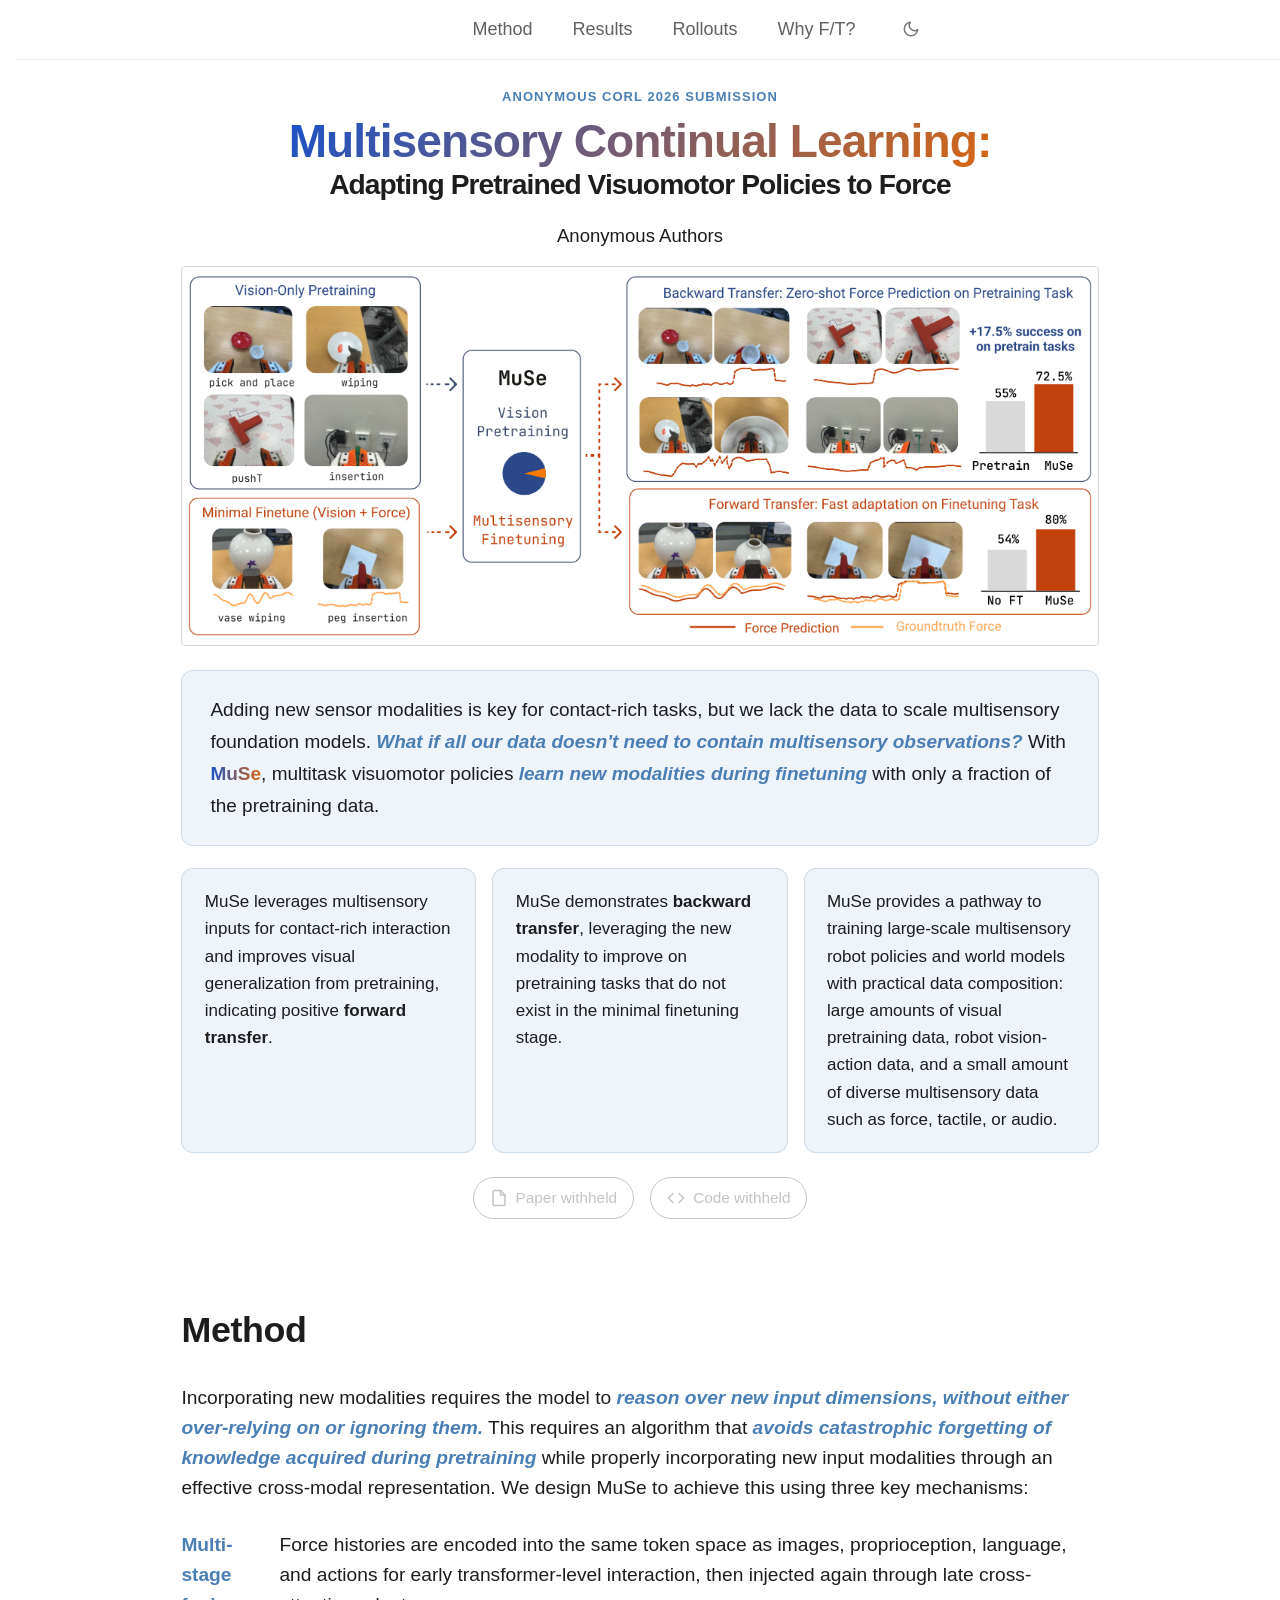
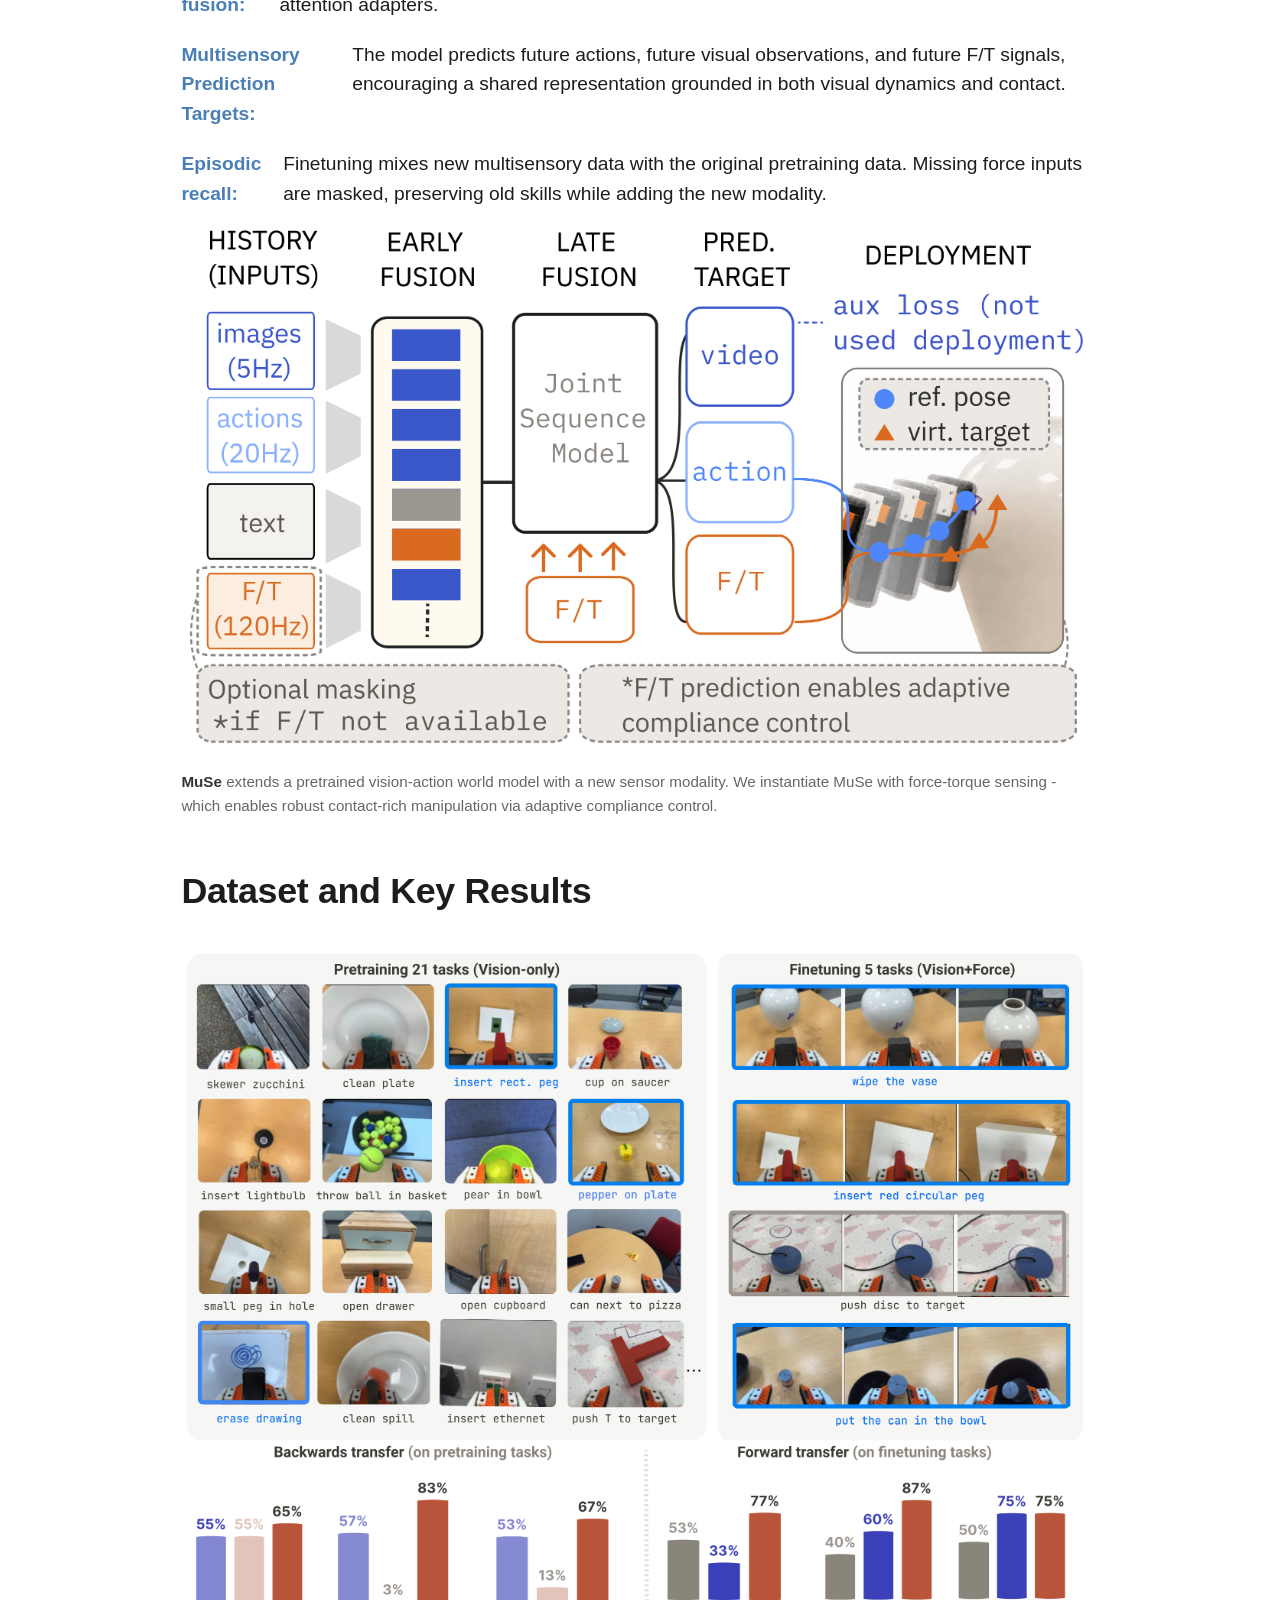
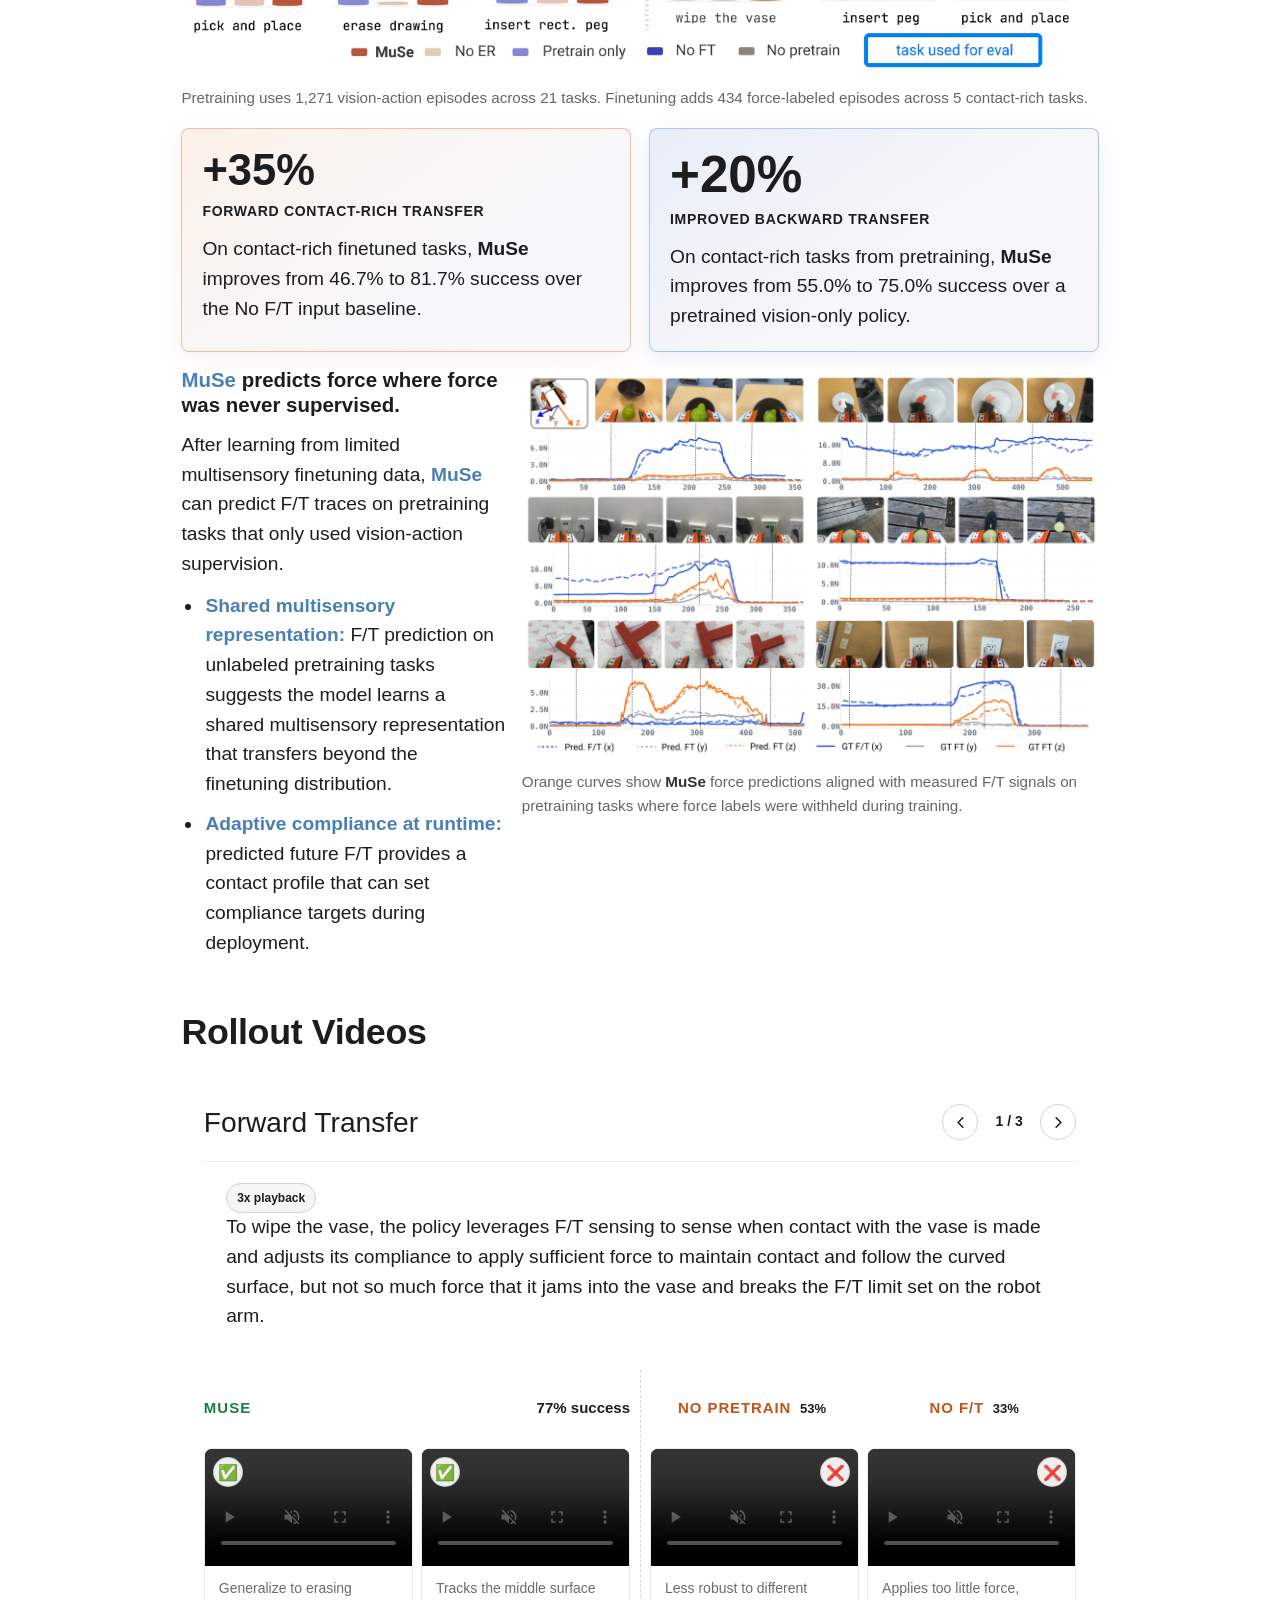
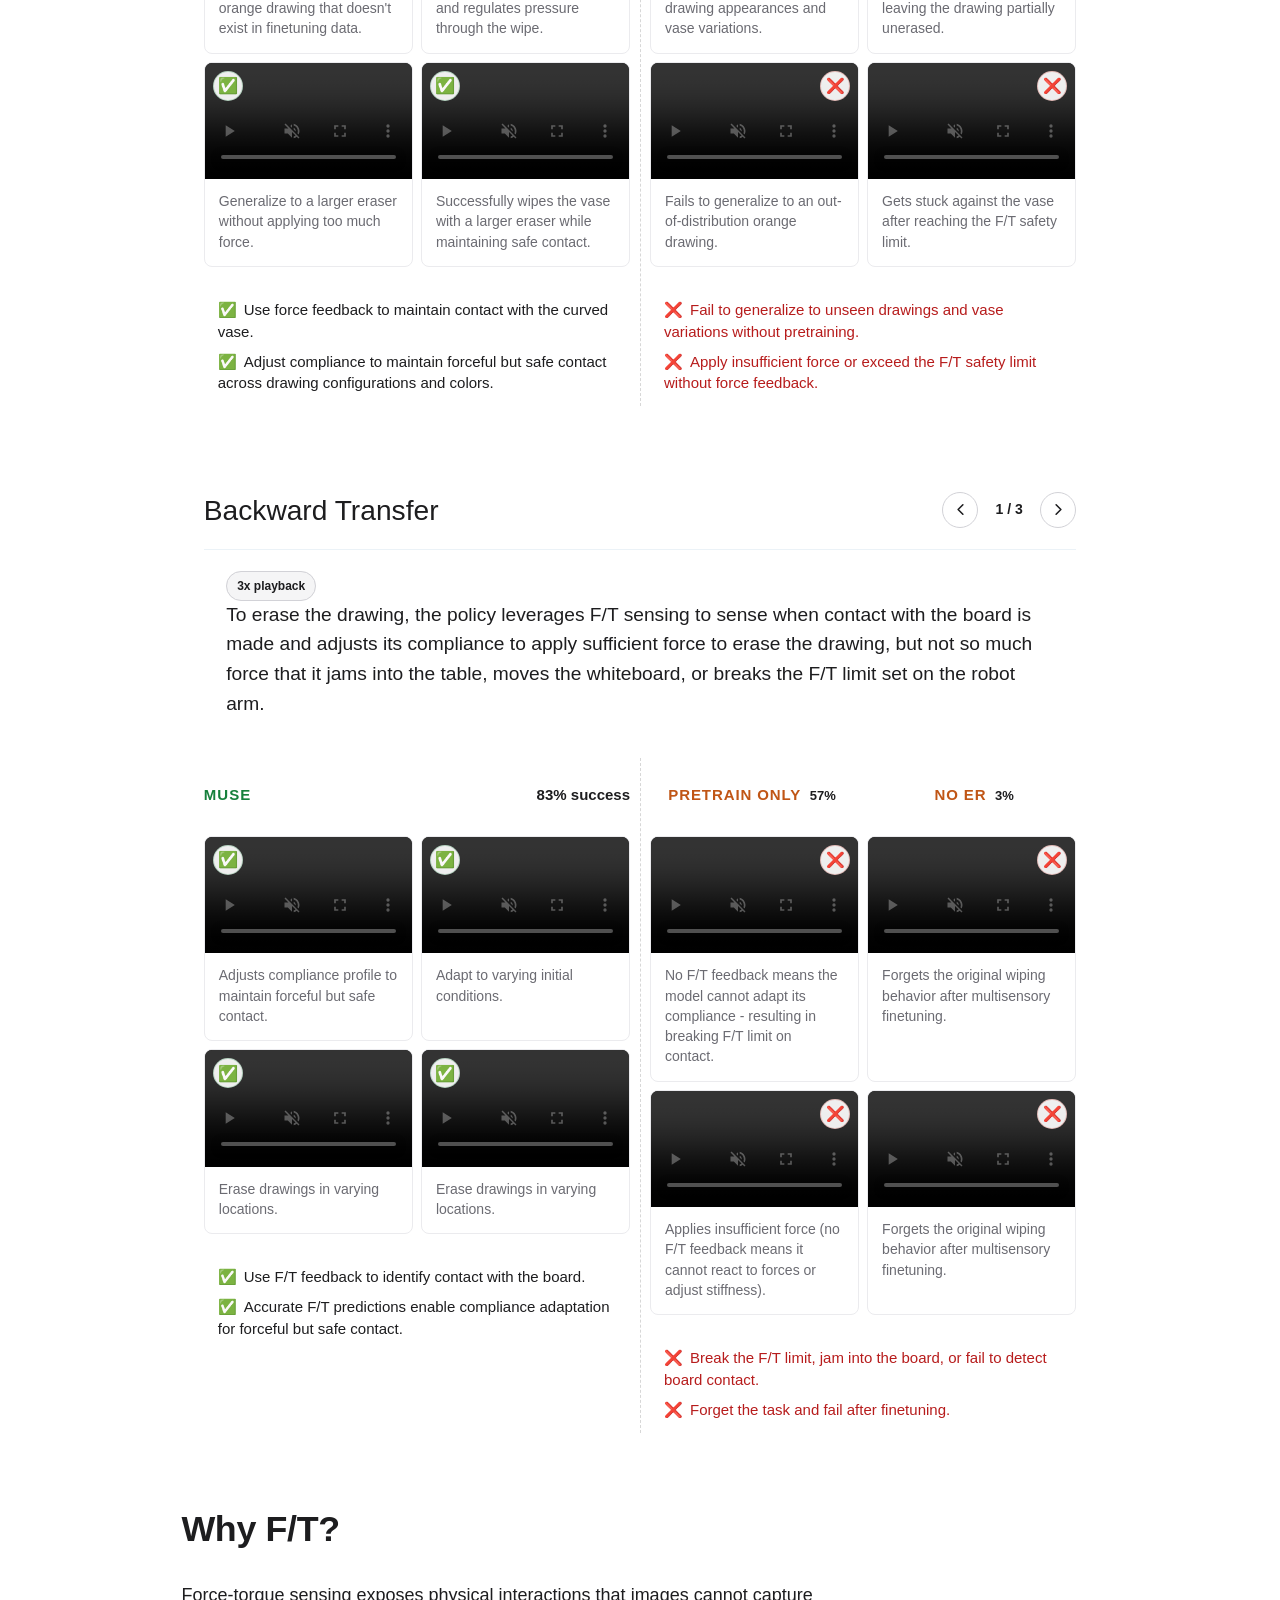
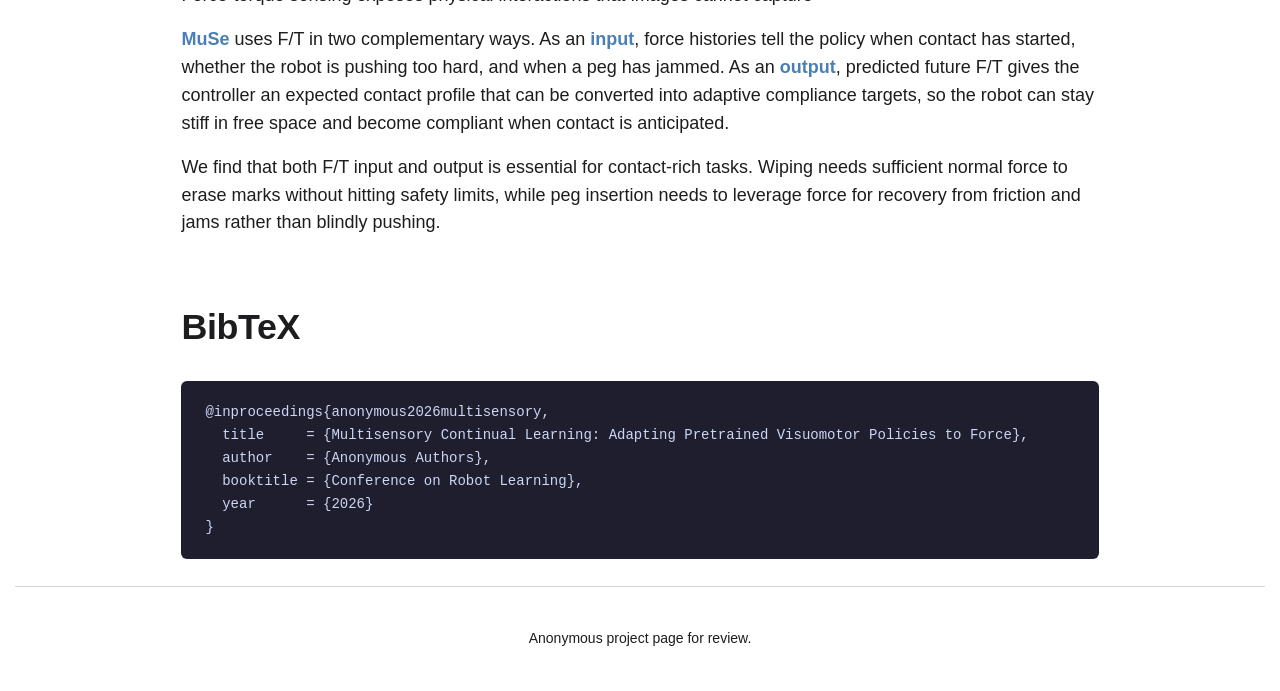
==== index copy.html @ ac54fadb "Release MuSe project page" ====
<!DOCTYPE html>
<html lang="en">
<head>
  <meta charset="UTF-8">
  <meta name="viewport" content="width=device-width, initial-scale=1">
  <title>Multisensory Continual Learning</title>
  <meta name="description" content="Anonymous project page for multisensory continual learning in robot manipulation.">
  <link rel="stylesheet" href="style.css">
  <script>if(localStorage.getItem('theme')==='dark')document.documentElement.classList.add('dark-mode-pending')</script>
  <style>.dark-mode-pending body{background:#000;color:#f5f5f7}</style>
</head>
<body class="paper-page">
  <nav class="nav-top">
    <div class="nav-inner">
      <a href="#hero" class="nav-link nav-home">Home</a>
      <a href="#method" class="nav-link">Method</a>
      <a href="#results" class="nav-link">Results</a>
      <a href="#rollouts" class="nav-link">Rollouts</a>
      <a href="#why-ft" class="nav-link">Why F/T?</a>
      <button class="theme-toggle" id="theme-toggle" aria-label="Toggle dark mode">
        <svg class="icon-sun" width="18" height="18" viewBox="0 0 24 24" fill="none" stroke="currentColor" stroke-width="2" stroke-linecap="round" stroke-linejoin="round"><circle cx="12" cy="12" r="5"/><line x1="12" y1="1" x2="12" y2="3"/><line x1="12" y1="21" x2="12" y2="23"/><line x1="4.22" y1="4.22" x2="5.64" y2="5.64"/><line x1="18.36" y1="18.36" x2="19.78" y2="19.78"/><line x1="1" y1="12" x2="3" y2="12"/><line x1="21" y1="12" x2="23" y2="12"/><line x1="4.22" y1="19.78" x2="5.64" y2="18.36"/><line x1="18.36" y1="5.64" x2="19.78" y2="4.22"/></svg>
        <svg class="icon-moon" width="18" height="18" viewBox="0 0 24 24" fill="none" stroke="currentColor" stroke-width="2" stroke-linecap="round" stroke-linejoin="round"><path d="M21 12.79A9 9 0 1 1 11.21 3 7 7 0 0 0 21 12.79z"/></svg>
      </button>
    </div>
  </nav>

  <section id="hero" class="hero snap-section paper-hero">
    <div class="hero-inner">
      <p class="venue-label">Anonymous CoRL 2026 Submission</p>
      <h1 class="hero-title" id="hero-title">
        <span class="title-p1">Multisensory Continual Learning:</span>
        <span class="title-p2">Adapting Pretrained Visuomotor Policies to Force</span>
      </h1>
      <div class="hero-authors">Anonymous Authors</div>
      <figure class="paper-figure hero-figure">
        <img src="assets/paper-figures/teaser-v9.png" alt="Overview of multisensory continual learning with backward transfer, forward transfer, and force prediction.">
      </figure>
      <div class="hero-provocation">
        <p>Adding new sensor modalities is key for contact-rich tasks, but we lack the data to scale multisensory foundation models. <strong><em>What if all our data doesn't need to contain multisensory observations?</em></strong> With <span class="muse-gradient">MuSe</span>, multitask visuomotor policies <strong><em>learn new modalities during finetuning</em></strong> with only a fraction of the pretraining data.</p>
      </div>
      <ul class="hero-punch hero-teaser-takeaways">
        <li>MuSe leverages multisensory inputs for contact-rich interaction and improves visual generalization from pretraining, indicating positive <strong>forward transfer</strong>.</li>
        <li>MuSe demonstrates <strong>backward transfer</strong>, leveraging the new modality to improve on pretraining tasks that do not exist in the minimal finetuning stage.</li>
        <li>MuSe provides a pathway to training large-scale multisensory robot policies and world models with practical data composition: large amounts of visual pretraining data, robot vision-action data, and a small amount of diverse multisensory data such as force, tactile, or audio.</li>
      </ul>
      <div class="pub-links anon-links">
        <a class="btn-disabled" aria-disabled="true">
          <svg viewBox="0 0 24 24" fill="none" stroke="currentColor" stroke-width="2" stroke-linecap="round" stroke-linejoin="round"><path d="M14 2H6a2 2 0 0 0-2 2v16a2 2 0 0 0 2 2h12a2 2 0 0 0 2-2V8z"/><polyline points="14 2 14 8 20 8"/></svg>
          Paper withheld
        </a>
        <a class="btn-disabled" aria-disabled="true">
          <svg viewBox="0 0 24 24" fill="none" stroke="currentColor" stroke-width="2" stroke-linecap="round" stroke-linejoin="round"><polyline points="16 18 22 12 16 6"/><polyline points="8 6 2 12 8 18"/></svg>
          Code withheld
        </a>
      </div>
    </div>
  </section>

  <section id="method" class="content-section">
    <div class="section-inner">
      <h2 class="section-heading reveal">Method</h2>
      <div class="method-intro section-body reveal">
        <p>Incorporating new modalities requires the model to <strong><em>reason over new input dimensions, without either over-relying on or ignoring them.</em></strong> This requires an algorithm that <strong><em>avoids catastrophic forgetting of knowledge acquired during pretraining</em></strong> while properly incorporating new input modalities through an effective cross-modal representation. We design MuSe to achieve this using three key mechanisms:</p>
      </div>
      <div class="method-layout reveal">
        <div class="method-copy section-body">
          <ul class="method-points">
            <li><strong>Multi-stage fusion:</strong> Force histories are encoded into the same token space as images, proprioception, language, and actions for early transformer-level interaction, then injected again through late cross-attention adapters.</li>
            <li><strong>Multisensory Prediction Targets:</strong> The model predicts future actions, future visual observations, and future F/T signals, encouraging a shared representation grounded in both visual dynamics and contact.</li>
            <li><strong>Episodic recall:</strong> Finetuning mixes new multisensory data with the original pretraining data. Missing force inputs are masked, preserving old skills while adding the new modality.</li>
          </ul>
        </div>
        <figure class="paper-figure">
          <img src="assets/paper-figures/method.png" alt="MuSe architecture with early fusion, future video, action, and force-torque prediction, and adaptive compliance deployment.">
          <figcaption><strong>MuSe</strong> extends a pretrained vision-action world model with a new sensor modality. We instantiate MuSe with force-torque sensing - which enables robust contact-rich manipulation via adaptive compliance control.</figcaption>
        </figure>
      </div>
    </div>
  </section>

  <section id="results" class="content-section">
    <div class="section-inner">
      <h2 class="section-heading reveal">Dataset and Key Results</h2>
      <div class="result-grid reveal">
        <figure class="paper-figure result-wide">
          <img src="assets/paper-figures/experiments_12.png" alt="Pretraining and finetuning task sets with bar-chart results for backward and forward transfer.">
          <figcaption>Pretraining uses 1,271 vision-action episodes across 21 tasks. Finetuning adds 434 force-labeled episodes across 5 contact-rich tasks.</figcaption>
        </figure>
        <div class="metric-card metric-card-forward">
          <span class="metric-value">+35%</span>
          <span class="metric-label">forward contact-rich transfer</span>
          <p>On contact-rich finetuned tasks, <strong>MuSe</strong> improves from 46.7% to 81.7% success over the No F/T input baseline.</p>
        </div>
        <div class="metric-card metric-card-featured">
          <span class="metric-value">+20%</span>
          <span class="metric-label">improved backward transfer</span>
          <p>On contact-rich tasks from pretraining, <strong>MuSe</strong> improves from 55.0% to 75.0% success over a pretrained vision-only policy.</p>
        </div>
      </div>

      <div class="ft-prediction-feature reveal">
        <div class="feature-copy">
          <h3><strong>MuSe</strong> predicts force where force was never supervised.</h3>
          <p>After learning from limited multisensory finetuning data, <strong>MuSe</strong> can predict F/T traces on pretraining tasks that only used vision-action supervision.</p>
          <ul class="feature-bullets">
            <li><strong>Shared multisensory representation:</strong> F/T prediction on unlabeled pretraining tasks suggests the model learns a shared multisensory representation that transfers beyond the finetuning distribution.</li>
            <li><strong>Adaptive compliance at runtime:</strong> predicted future F/T provides a contact profile that can set compliance targets during deployment.</li>
          </ul>
        </div>
        <figure class="paper-figure">
          <img src="assets/paper-figures/crossmodal_c.png" alt="Predicted force-torque curves on pretraining tasks compared with ground truth.">
          <figcaption>Orange curves show <strong>MuSe</strong> force predictions aligned with measured F/T signals on pretraining tasks where force labels were withheld during training.</figcaption>
        </figure>
      </div>
    </div>
  </section>

  <section id="rollouts" class="content-section">
    <div class="section-inner">
      <h2 class="section-heading reveal">Rollout Videos</h2>
      <div class="rollout-stack reveal">
        <div class="rollout-carousel" data-rollout-carousel>
          <div class="rollout-header">
            <div>
              <h3 class="rollout-transfer-title forward-transfer-title">Forward Transfer</h3>
            </div>
            <div class="rollout-controls">
              <button class="rollout-arrow" type="button" aria-label="Previous forward transfer task" data-rollout-prev>
                <svg viewBox="0 0 24 24" aria-hidden="true"><polyline points="15 18 9 12 15 6"/></svg>
              </button>
              <span class="rollout-counter" data-rollout-counter>1 / 3</span>
              <button class="rollout-arrow" type="button" aria-label="Next forward transfer task" data-rollout-next>
                <svg viewBox="0 0 24 24" aria-hidden="true"><polyline points="9 18 15 12 9 6"/></svg>
              </button>
            </div>
          </div>

          <article class="rollout-panel active" data-rollout-panel data-task="Vase Wiping">
            <div class="rollout-task-head">
              <h4>Vase Wiping</h4>
              <span class="speed-badge">3x playback</span>
              <p>To wipe the vase, the policy leverages F/T sensing to sense when contact with the vase is made and adjusts its compliance to apply sufficient force to maintain contact and follow the curved surface, but not so much force that it jams into the vase and breaks the F/T limit set on the robot arm.</p>
            </div>
            <div class="rollout-comparison">
              <div class="rollout-column success-column">
                <div class="rollout-column-heading">
                  <h5>MuSe</h5>
                  <span class="success-rate">77% success</span>
                </div>
                <div class="rollout-video-grid">
                  <div class="rollout-card">
                    <div class="success-mark" aria-label="success">✅</div>
                    <video data-src="assets/rollouts/forward/vase_wiping/ours_orange.mp4" muted loop playsinline controls preload="none"></video>
                    <p>Generalize to erasing orange drawing that doesn't exist in finetuning data.</p>
                  </div>
                  <div class="rollout-card">
                    <div class="success-mark" aria-label="success">✅</div>
                    <video data-src="assets/rollouts/forward/vase_wiping/ours_middle.mp4" muted loop playsinline controls preload="none"></video>
                    <p>Tracks the middle surface and regulates pressure through the wipe.</p>
                  </div>
                  <div class="rollout-card">
                    <div class="success-mark" aria-label="success">✅</div>
                    <video data-src="assets/rollouts/forward/vase_wiping/ours_big.mp4" muted loop playsinline controls preload="none"></video>
                    <p>Generalize to a larger eraser without applying too much force. </p>
                  </div>
                  <div class="rollout-card">
                    <div class="success-mark" aria-label="success">✅</div>
                    <video data-src="assets/rollouts/forward/vase_wiping/muse_big_eraser_success.mp4" muted loop playsinline controls preload="none"></video>
                    <p>Successfully wipes the vase with a larger eraser while maintaining safe contact.</p>
                  </div>
                </div>
                <ul class="rollout-summary success-summary">
                  <li>Use force feedback to maintain contact with the curved vase.</li>
                  <li>Adjust compliance to maintain forceful but safe contact across drawing configurations and colors.</li>
                </ul>
              </div>
              <div class="rollout-column baseline-column">
                <div class="rollout-column-heading baseline-heading">
                  <div class="method-rates">
                    <span><strong>No Pretrain</strong> 53%</span>
                    <span><strong>No F/T</strong> 33%</span>
                  </div>
                </div>
                <div class="rollout-video-grid">
                  <div class="rollout-card failure-card">
                    <video data-src="assets/rollouts/forward/vase_wiping/no_pretrain_fail.mp4" muted loop playsinline controls preload="none"></video>
                    <p>Less robust to different drawing appearances and vase variations.</p>
                  </div>
                  <div class="rollout-card failure-card">
                    <video data-src="assets/rollouts/forward/vase_wiping/no_ft_weak.mp4" muted loop playsinline controls preload="none"></video>
                    <p>Applies too little force, leaving the drawing partially unerased.</p>
                  </div>
                  <div class="rollout-card failure-card">
                    <video data-src="assets/rollouts/forward/vase_wiping/no_pretrain_orange_ood.mp4" muted loop playsinline controls preload="none"></video>
                    <p>Fails to generalize to an out-of-distribution orange drawing.</p>
                  </div>
                  <div class="rollout-card failure-card">
                    <video data-src="assets/rollouts/forward/vase_wiping/no_ft_stuck.mp4" muted loop playsinline controls preload="none"></video>
                    <p>Gets stuck against the vase after reaching the F/T safety limit.</p>
                  </div>
                </div>
                <ul class="rollout-summary failure-summary">
                  <li>Fail to generalize to unseen drawings and vase variations without pretraining.</li>
                  <li>Apply insufficient force or exceed the F/T safety limit without force feedback.</li>
                </ul>
              </div>
            </div>
          </article>

          <article class="rollout-panel" data-rollout-panel data-task="Peg Insertion">
            <div class="rollout-task-head">
              <h4>Peg Insertion</h4>
              <span class="speed-badge">3x playback</span>
              <p>The policy must fully insert the peg into a hole. The hole angle varies between ±20 degrees and contains high friction and serrations. This means the policy must leverage F/T feedback to assess the direction it must push into the hole and adjust its compliance to stay stiff in the direction of the hole but remain compliant in other directions. The policy can also leverage F/T feedback to find the hole if the initial insertion is imprecise.</p>
            </div>
            <div class="rollout-comparison">
              <div class="rollout-column success-column">
                <div class="rollout-column-heading">
                  <h5>MuSe</h5>
                  <span class="success-rate">87% success</span>
                </div>
                <div class="rollout-video-grid">
                  <div class="rollout-card">
                    <div class="success-mark" aria-label="success">✅</div>
                    <video data-src="assets/rollouts/forward/peg_insertion/ours_back_tilt.mp4" muted loop playsinline controls preload="none"></video>
                    <p>Adapts to a backward-tilted hole and completes insertion.</p>
                  </div>
                  <div class="rollout-card">
                    <div class="success-mark" aria-label="success">✅</div>
                    <video data-src="assets/rollouts/forward/peg_insertion/ours_forward_tilt.mp4" muted loop playsinline controls preload="none"></video>
                    <p>Predicts high force before contact - decreasing stiffness and preventing robot from jamming and breaking F/T limit.</p>
                  </div>
                  <div class="rollout-card">
                    <div class="success-mark" aria-label="success">✅</div>
                    <video data-src="assets/rollouts/forward/peg_insertion/ours_back.mp4" muted loop playsinline controls preload="none"></video>
                    <p>Identify correct hole orientation and fully insert peg.</p>
                  </div>
                  <div class="rollout-card">
                    <div class="success-mark" aria-label="success">✅</div>
                    <img src="assets/rollouts/forward/peg_insertion/peg_angles_serrations.png" alt="Peg insertion holes at varying angles with internal serrations.">
                    <p>Policy adapts to insert peg in holes at varying angles (±20 degrees) with serrations that easily cause jams.</p>
                  </div>
                </div>
                <ul class="rollout-summary success-summary">
                  <li>Use F/T feedback to precisely insert the peg, identify hole angle, and escape serrations.</li>
                  <li>Generalize to different peg sizes.</li>
                </ul>
              </div>
              <div class="rollout-column baseline-column">
                <div class="rollout-column-heading baseline-heading">
                  <div class="method-rates">
                    <span><strong>No Pretrain</strong> 40%</span>
                    <span><strong>No F/T</strong> 60%</span>
                  </div>
                </div>
                <div class="rollout-video-grid">
                  <div class="rollout-card failure-card">
                    <video data-src="assets/rollouts/forward/peg_insertion/no_pretrain_misses.mp4" muted loop playsinline controls preload="none"></video>
                    <p>Misses the insertion target.</p>
                  </div>
                  <div class="rollout-card failure-card">
                    <video data-src="assets/rollouts/forward/peg_insertion/no_ft_back_fall.mp4" muted loop playsinline controls preload="none"></video>
                    <p>Breaks the F/T limit during insertion.</p>
                  </div>
                  <div class="rollout-card failure-card">
                    <video data-src="assets/rollouts/forward/peg_insertion/no_pretrain_stuck.mp4" muted loop playsinline controls preload="none"></video>
                    <p>Gets stuck after contact due to high forces and struggles to generalize without pretraining.</p>
                  </div>
                  <div class="rollout-card failure-card">
                    <video data-src="assets/rollouts/forward/peg_insertion/no_ft_tall_stuck.mp4" muted loop playsinline controls preload="none"></video>
                    <p>Cannot adapt its compliance profile and breaks the F/T limit on impact.</p>
                  </div>
                </div>
                <ul class="rollout-summary failure-summary">
                  <li>Miss the insertion target or struggle to generalize without broad visual pretraining.</li>
                  <li>Jam or get stuck without force feedback for contact-aware adaptation.</li>
                </ul>
              </div>
            </div>
          </article>

          <article class="rollout-panel pick-place-forward-panel" data-rollout-panel data-task="Pick and Place">
            <div class="rollout-task-head">
              <h4>Pick and Place</h4>
              <span class="speed-badge">3x playback</span>
              <p>The policy must place the can in the bowl with various distractors and bowl color changes. The policy without pretraining struggles to generalize.</p>
            </div>
            <div class="rollout-comparison pick-place-layout">
              <div class="rollout-column success-column">
                <div class="rollout-column-heading">
                  <h5>MuSe</h5>
                  <span class="success-rate">75% success</span>
                </div>
                <div class="rollout-video-grid">
                  <div class="rollout-card">
                    <div class="success-mark" aria-label="success">✅</div>
                    <video data-src="assets/rollouts/forward/pick_and_place/ours_distractor.mp4" muted loop playsinline controls preload="none"></video>
                    <p>Robustness to distractors</p>
                  </div>
                  <div class="rollout-card">
                    <div class="success-mark" aria-label="success">✅</div>
                    <video data-src="assets/rollouts/forward/pick_and_place/ours_red.mp4" muted loop playsinline controls preload="none"></video>
                    <p>Robustness to object colors</p>
                  </div>
                  <div class="rollout-card">
                    <div class="success-mark" aria-label="success">✅</div>
                    <video data-src="assets/rollouts/forward/pick_and_place/ours_lr.mp4" muted loop playsinline controls preload="none"></video>
                    <p>Robustness to object configurations</p>
                  </div>
                  <div class="rollout-card">
                    <div class="success-mark" aria-label="success">✅</div>
                    <video data-src="assets/rollouts/forward/pick_and_place/ours_easy.mp4" muted loop playsinline controls preload="none"></video>
                    <p>Robustness to object configurations</p>
                  </div>
                </div>
                <ul class="rollout-summary success-summary">
                  <li>Remain robust to visual changes and distractors.</li>
                </ul>
              </div>
              <div class="rollout-column baseline-column">
                <div class="rollout-column-heading">
                  <h5>No Pretrain</h5>
                  <span class="success-rate">50% success</span>
                </div>
                <div class="rollout-video-grid">
                  <div class="rollout-card failure-card">
                    <video data-src="assets/rollouts/forward/pick_and_place/no_pretrain_distractor_fail.mp4" muted loop playsinline controls preload="none"></video>
                    <p>Struggles with distractors and task variation without broad visual pretraining.</p>
                  </div>
                  <div class="rollout-card failure-card">
                    <video data-src="assets/rollouts/forward/pick_and_place/no_pretrain_red.mp4" muted loop playsinline controls preload="none"></video>
                    <p>Decreased performance under visual changes.</p>
                  </div>
                </div>
                <ul class="rollout-summary failure-summary">
                  <li>Fail with distractors and visual changes without pretraining.</li>
                </ul>
              </div>
            </div>
          </article>
        </div>

        <div class="rollout-carousel" data-rollout-carousel>
          <div class="rollout-header">
            <div>
              <h3 class="rollout-transfer-title backward-transfer-title">Backward Transfer</h3>
            </div>
            <div class="rollout-controls">
              <button class="rollout-arrow" type="button" aria-label="Previous backward transfer task" data-rollout-prev>
                <svg viewBox="0 0 24 24" aria-hidden="true"><polyline points="15 18 9 12 15 6"/></svg>
              </button>
              <span class="rollout-counter" data-rollout-counter>1 / 3</span>
              <button class="rollout-arrow" type="button" aria-label="Next backward transfer task" data-rollout-next>
                <svg viewBox="0 0 24 24" aria-hidden="true"><polyline points="9 18 15 12 9 6"/></svg>
              </button>
            </div>
          </div>

          <article class="rollout-panel active" data-rollout-panel data-task="Whiteboard Wiping">
            <div class="rollout-task-head">
              <h4>Whiteboard Wiping</h4>
              <span class="speed-badge">3x playback</span>
              <p>To erase the drawing, the policy leverages F/T sensing to sense when contact with the board is made and adjusts its compliance to apply sufficient force to erase the drawing, but not so much force that it jams into the table, moves the whiteboard, or breaks the F/T limit set on the robot arm.</p>
            </div>
            <div class="rollout-comparison">
              <div class="rollout-column success-column">
                <div class="rollout-column-heading">
                  <h5>MuSe</h5>
                  <span class="success-rate">83% success</span>
                </div>
                <div class="rollout-video-grid">
                  <div class="rollout-card">
                    <div class="success-mark" aria-label="success">✅</div>
                    <video data-src="assets/rollouts/backward/whiteboard_wiping/ours_back_right.mp4" muted loop playsinline controls preload="none"></video>
                    <p>Adjusts compliance profile to maintain forceful but safe contact.</p>
                  </div>
                  <div class="rollout-card">
                    <div class="success-mark" aria-label="success">✅</div>
                    <video data-src="assets/rollouts/backward/whiteboard_wiping/ours_pickup.mp4" muted loop playsinline controls preload="none"></video>
                    <p>Adapt to varying initial conditions.</p>
                  </div>
                  <div class="rollout-card">
                    <div class="success-mark" aria-label="success">✅</div>
                    <video data-src="assets/rollouts/backward/whiteboard_wiping/ours_back.mp4" muted loop playsinline controls preload="none"></video>
                    <p>Erase drawings in varying locations.</p>
                  </div>
                  <div class="rollout-card">
                    <div class="success-mark" aria-label="success">✅</div>
                    <video data-src="assets/rollouts/backward/whiteboard_wiping/ours_middle_back.mp4" muted loop playsinline controls preload="none"></video>
                    <p>Erase drawings in varying locations.</p>
                  </div>
                </div>
                <ul class="rollout-summary success-summary">
                  <li>Use F/T feedback to identify contact with the board.</li>
                  <li>Accurate F/T predictions enable compliance adaptation for forceful but safe contact.</li>
                </ul>
              </div>
              <div class="rollout-column baseline-column">
                <div class="rollout-column-heading baseline-heading">
                  <div class="method-rates">
                    <span><strong>Pretrain Only</strong> 57%</span>
                    <span><strong>No ER</strong> 3%</span>
                  </div>
                </div>
                <div class="rollout-video-grid">
                  <div class="rollout-card failure-card">
                    <video data-src="assets/rollouts/backward/whiteboard_wiping/pretrain_stuck.mp4" muted loop playsinline controls preload="none"></video>
                    <p>No F/T feedback means the model cannot adapt its compliance - resulting in breaking F/T limit on contact.</p>
                  </div>
                  <div class="rollout-card failure-card">
                    <video data-src="assets/rollouts/backward/whiteboard_wiping/no_er_back.mp4" muted loop playsinline controls preload="none"></video>
                    <p>Forgets the original wiping behavior after multisensory finetuning.</p>
                  </div>
                  <div class="rollout-card failure-card">
                    <video data-src="assets/rollouts/backward/whiteboard_wiping/pretrain_not_hard.mp4" muted loop playsinline controls preload="none"></video>
                    <p>Applies insufficient force (no F/T feedback means it cannot react to forces or adjust stiffness).</p>
                  </div>
                  <div class="rollout-card failure-card">
                    <video data-src="assets/rollouts/backward/whiteboard_wiping/no_er_middle.mp4" muted loop playsinline controls preload="none"></video>
                    <p>Forgets the original wiping behavior after multisensory finetuning.</p>
                  </div>
                </div>
                <ul class="rollout-summary failure-summary">
                  <li>Break the F/T limit, jam into the board, or fail to detect board contact.</li>
                  <li>Forget the task and fail after finetuning.</li>
                </ul>
              </div>
            </div>
          </article>

          <article class="rollout-panel" data-rollout-panel data-task="Peg Insertion" data-speed="6">
            <div class="rollout-task-head">
              <h4>Peg Insertion</h4>
              <span class="speed-badge fast">6x playback</span>
              <p>The policy must leverage F/T sensing to adjust its compliance, find the direction of the hole, and release the peg from internal high-friction serrations. Backward transfer tests pegs with different sizes, shapes (rectangular and small cylindrical pegs that demand different strategies than the finetuning pegs), and colors to assess whether the model preserves strategies from pretraining that may interfere with finetuning strategies.</p>
            </div>
            <div class="rollout-comparison">
              <div class="rollout-column success-column">
                <div class="rollout-column-heading">
                  <h5>MuSe</h5>
                  <span class="success-rate">67% success</span>
                </div>
                <div class="rollout-video-grid">
                  <div class="rollout-card">
                    <div class="success-mark" aria-label="success">✅</div>
                    <video data-src="assets/rollouts/backward/peg_insertion/ours_red_green.mp4" muted loop playsinline controls preload="none"></video>
                    <p>Inserts a red rectangular peg in a green hole (configuration seen in pretraining but not finetuning).</p>
                  </div>
                  <div class="rollout-card">
                    <div class="success-mark" aria-label="success">✅</div>
                    <video data-src="assets/rollouts/backward/peg_insertion/ours_rpg_good.mp4" muted loop playsinline controls preload="none"></video>
                    <p>Inserts a red rectangular peg in a green hole (configuration seen in pretraining but not finetuning).</p>
                  </div>
                  <div class="rollout-card">
                    <div class="success-mark" aria-label="success">✅</div>
                    <video data-src="assets/rollouts/backward/peg_insertion/ours_purple.mp4" muted loop playsinline controls preload="none"></video>
                    <p>Regulate contact to insert small circular purple peg in white hole (configuration seen in pretraining but not finetuning).</p>
                  </div>
                  <div class="rollout-card">
                    <div class="success-mark" aria-label="success">✅</div>
                    <video data-src="assets/rollouts/backward/peg_insertion/ours_purple2.mp4" muted loop playsinline controls preload="none"></video>
                    <p>Regulate contact to insert small circular purple peg in white hole (configuration seen in pretraining but not finetuning).</p>
                  </div>
                </div>
                <ul class="rollout-summary success-summary">
                  <li>Predict high-F/T interactions and adjust compliance to prevent jams.</li>
                  <li>Leverage F/T feedback to precisely identify the hole.</li>
                </ul>
              </div>
              <div class="rollout-column baseline-column">
                <div class="rollout-column-heading baseline-heading">
                  <div class="method-rates">
                    <span><strong>Pretrain Only</strong> 53%</span>
                    <span><strong>No ER</strong> 13%</span>
                  </div>
                </div>
                <div class="rollout-video-grid">
                  <div class="rollout-card failure-card">
                    <video data-src="assets/rollouts/backward/peg_insertion/pretrain_miss.mp4" muted loop playsinline controls preload="none"></video>
                    <p>Fails to leverage contact for proper insertion.</p>
                  </div>
                  <div class="rollout-card failure-card">
                    <video data-src="assets/rollouts/backward/peg_insertion/no_er_twist.mp4" muted loop playsinline controls preload="none"></video>
                    <p>Overfits to a finetuning-specific twisting strategy and misses the rectangular peg insertion.</p>
                  </div>
                  <div class="rollout-card failure-card">
                    <video data-src="assets/rollouts/backward/peg_insertion/pretrain_purple_fail.mp4" muted loop playsinline controls preload="none"></video>
                    <p>Model without contact signal fails to insert the purple peg.</p>
                  </div>
                  <div class="rollout-card failure-card">
                    <video data-src="assets/rollouts/backward/peg_insertion/no_er_purple_fail.mp4" muted loop playsinline controls preload="none"></video>
                    <p>Loses robust pretraining behavior and drifts away from hole.</p>
                  </div>
                </div>
                <ul class="rollout-summary failure-summary">
                  <li>Jam into serrations or fail to use contact for insertion.</li>
                  <li>Overfit to finetuning strategies that fail on pretraining peg configurations.</li>
                </ul>
              </div>
            </div>
          </article>

          <article class="rollout-panel" data-rollout-panel data-task="Pick and Place">
            <div class="rollout-task-head">
              <h4>Pick and Place</h4>
              <span class="speed-badge">3x playback</span>
              <p>The policy must pick and place object configurations that exist in pretraining data but not in finetuning data. This assesses whether the model preserves generalization capabilities from pretraining.</p>
            </div>
            <div class="rollout-comparison pick-place-layout">
              <div class="rollout-column success-column">
                <div class="rollout-column-heading">
                  <h5>MuSe</h5>
                  <span class="success-rate">65% success</span>
                </div>
                <div class="rollout-video-grid">
                  <div class="rollout-card">
                    <div class="success-mark" aria-label="success">✅</div>
                    <video data-src="assets/rollouts/backward/pick_place_new/muse_pepper_pot_forward.mp4" muted loop playsinline controls preload="none"></video>
                    <p>Correctly place the pepper in the pot.</p>
                  </div>
                  <div class="rollout-card">
                    <div class="success-mark" aria-label="success">✅</div>
                    <video data-src="assets/rollouts/backward/pick_place_new/muse_pepper_pot_lr.mp4" muted loop playsinline controls preload="none"></video>
                    <p>Correctly place the pepper in the pot.</p>
                  </div>
                  <div class="rollout-card">
                    <div class="success-mark" aria-label="success">✅</div>
                    <video data-src="assets/rollouts/backward/pick_place_new/muse_pepper_plate_lr.mp4" muted loop playsinline controls preload="none"></video>
                    <p>Correctly place the pepper on the plate.</p>
                  </div>
                  <div class="rollout-card">
                    <div class="success-mark" aria-label="success">✅</div>
                    <video data-src="assets/rollouts/backward/pick_place_new/muse_pepper_plate_lr2.mp4" muted loop playsinline controls preload="none"></video>
                    <p>Correctly place the pepper on the plate.</p>
                  </div>
                </div>
                <ul class="rollout-summary success-summary">
                  <li>Adapt to various object configurations.</li>
                </ul>
              </div>
              <div class="rollout-column baseline-column">
                <div class="rollout-column-heading">
                  <h5>No ER</h5>
                  <span class="success-rate">55% success</span>
                </div>
                <div class="rollout-video-grid">
                  <div class="rollout-card failure-card">
                    <video data-src="assets/rollouts/backward/pick_place_new/no_er_pepper_pot_fail.mp4" muted loop playsinline controls preload="none"></video>
                    <p>Model trained without ER lacks robustness on pretraining tasks.</p>
                  </div>
                  <div class="rollout-card failure-card">
                    <video data-src="assets/rollouts/backward/pick_place_new/no_er_pepper_pot_fail2.mp4" muted loop playsinline controls preload="none"></video>
                    <p>Model trained without ER lacks robustness on pretraining tasks.</p>
                  </div>
                  <div class="rollout-card failure-card">
                    <video data-src="assets/rollouts/backward/pick_place_new/no_er_pepper_plate_fail_forward.mp4" muted loop playsinline controls preload="none"></video>
                    <p>Model trained without ER lacks robustness on pretraining tasks.</p>
                  </div>
                  <div class="rollout-card failure-card">
                    <video data-src="assets/rollouts/backward/pick_place_new/no_er_pepper_plate_lr_fail.mp4" muted loop playsinline controls preload="none"></video>
                    <p>Forgets task structure from pretraining.</p>
                  </div>
                </div>
                <ul class="rollout-summary failure-summary">
                  <li>Forget task structure or lose robustness on pretraining tasks.</li>
                </ul>
              </div>
            </div>
          </article>
        </div>
      </div>
    </div>
  </section>

  <section id="why-ft" class="content-section">
    <div class="section-inner narrow">
      <h2 class="section-heading reveal">Why F/T?</h2>
      <div class="section-body reveal why-copy">
        <p>Force-torque sensing exposes  physical interactions that images cannot capture</p>
        <p><strong>MuSe</strong> uses F/T in two complementary ways. As an <strong>input</strong>, force histories tell the policy when contact has started, whether the robot is pushing too hard, and when a peg has jammed. As an <strong>output</strong>, predicted future F/T gives the controller an expected contact profile that can be converted into adaptive compliance targets, so the robot can stay stiff in free space and become compliant when contact is anticipated.</p>
        <p>We find that both F/T input and output is essential for contact-rich tasks. Wiping needs sufficient normal force to erase marks without hitting safety limits, while peg insertion needs to leverage force for recovery from friction and jams rather than blindly pushing.</p>
      </div>
    </div>
  </section>

  <section id="bibtex" class="content-section">
    <div class="section-inner narrow">
      <h2 class="section-heading reveal">BibTeX</h2>
      <div class="reveal">
        <pre class="bibtex-block"><code>@inproceedings{anonymous2026multisensory,
  title     = {Multisensory Continual Learning: Adapting Pretrained Visuomotor Policies to Force},
  author    = {Anonymous Authors},
  booktitle = {Conference on Robot Learning},
  year      = {2026}
}</code></pre>
      </div>
    </div>
  </section>

  <footer class="site-footer">
    <p>Anonymous project page for review.</p>
  </footer>

  <script>
    const toggle = document.getElementById('theme-toggle');
    if (localStorage.getItem('theme') === 'dark') {
      document.body.classList.add('dark-mode');
    }

    toggle.addEventListener('click', () => {
      document.body.classList.toggle('dark-mode');
      localStorage.setItem('theme', document.body.classList.contains('dark-mode') ? 'dark' : 'light');
    });

    document.querySelectorAll('a[href^="#"]').forEach(anchor => {
      anchor.addEventListener('click', event => {
        event.preventDefault();
        const target = document.querySelector(anchor.getAttribute('href'));
        if (target) target.scrollIntoView({ behavior: 'smooth' });
      });
    });

    const nav = document.querySelector('.nav-top');
    const navLinks = Array.from(document.querySelectorAll('.nav-link[href^="#"]'));
    const sections = navLinks
      .map(link => document.querySelector(link.getAttribute('href')))
      .filter(Boolean);

    function updateNav() {
      nav.classList.toggle('scrolled', window.scrollY > 100);
      let current = sections[0];
      for (const section of sections) {
        if (section.offsetTop <= window.scrollY + 120) current = section;
      }
      navLinks.forEach(link => {
        link.classList.toggle('active', link.getAttribute('href') === `#${current.id}`);
      });
    }

    const revealObserver = new IntersectionObserver(entries => {
      entries.forEach(entry => {
        if (entry.isIntersecting) entry.target.classList.add('revealed');
      });
    }, { threshold: 0.12 });

    document.querySelectorAll('.reveal').forEach(element => revealObserver.observe(element));

    function rolloutVideoSpeed(video) {
      const panel = video.closest('[data-rollout-panel]');
      return Number(video.dataset.speed || panel?.dataset.speed || 3);
    }

    function applyRolloutVideoSpeed(video) {
      const speed = rolloutVideoSpeed(video);
      video.defaultPlaybackRate = speed;
      video.playbackRate = speed;
    }

    function prepareRolloutVideo(video) {
      video.muted = true;
      video.loop = true;
      video.playsInline = true;
      applyRolloutVideoSpeed(video);
      video.addEventListener('loadedmetadata', () => {
        applyRolloutVideoSpeed(video);
        if (video.closest('.rollout-panel.active')) {
          video.play().catch(() => {});
        }
      });
      video.addEventListener('play', () => {
        applyRolloutVideoSpeed(video);
      });
    }

    function loadRolloutVideo(video) {
      if (!video.getAttribute('src') && video.dataset.src) {
        video.setAttribute('src', video.dataset.src);
        video.load();
      }
      applyRolloutVideoSpeed(video);
      video.play().catch(() => {});
    }

    function loadPanelVideos(panel) {
      panel.querySelectorAll('video').forEach(loadRolloutVideo);
    }

    document.querySelectorAll('video').forEach(prepareRolloutVideo);

    document.querySelectorAll('[data-rollout-carousel]').forEach(carousel => {
      const panels = Array.from(carousel.querySelectorAll('[data-rollout-panel]'));
      const prev = carousel.querySelector('[data-rollout-prev]');
      const next = carousel.querySelector('[data-rollout-next]');
      const counter = carousel.querySelector('[data-rollout-counter]');
      let activeIndex = 0;

      function pauseInactiveVideos() {
        panels.forEach((panel, panelIndex) => {
          if (panelIndex !== activeIndex) {
            panel.querySelectorAll('video').forEach(video => video.pause());
          }
        });
      }

      function updateCarousel() {
        panels.forEach((panel, panelIndex) => {
          panel.classList.toggle('active', panelIndex === activeIndex);
        });
        loadPanelVideos(panels[activeIndex]);
        if (counter) counter.textContent = `${activeIndex + 1} / ${panels.length}`;
        pauseInactiveVideos();
      }

      prev.addEventListener('click', () => {
        activeIndex = (activeIndex - 1 + panels.length) % panels.length;
        updateCarousel();
      });

      next.addEventListener('click', () => {
        activeIndex = (activeIndex + 1) % panels.length;
        updateCarousel();
      });

      updateCarousel();
    });

    window.addEventListener('scroll', updateNav, { passive: true });
    updateNav();
  </script>
</body>
</html>
---- style.css ----
/* ===== CSS Reset & Custom Properties ===== */
*, *::before, *::after {
  margin: 0;
  padding: 0;
  box-sizing: border-box;
}

:root {
  --color-bg: #ffffff;
  --color-bg-alt: #f7f7f9;
  --color-text: #1d1d1f;
  --color-text-secondary: #6b6b72;
  --color-accent: #0071e3;
  --color-accent-hover: #0077ed;
  --color-highlight-bg: rgba(255, 214, 10, 0.15);
  --color-border: #d2d2d7;
  --color-border-light: #ebebee;
  --color-card-bg: #f7f7f9;
  --paper-primary: #73A4C6;
  --paper-primary-dark: #4a7fb5;
  --font-primary: 'Noto Sans', sans-serif;
  --font-heading: 'Google Sans', 'Noto Sans', sans-serif;
  --max-width: 1280px;
  --section-padding: clamp(24px, 3vh, 40px) clamp(20px, 5vw, 40px);
  --transition-reveal: 0.8s cubic-bezier(0.16, 1, 0.3, 1);
  --transition-fast: 0.3s ease;
}

/* ===== Dark Mode ===== */
body.dark-mode {
  --color-bg: #000000;
  --color-bg-alt: #141418;
  --color-text: #f0f0f3;
  --color-text-secondary: #9e9ea6;
  --color-accent: #2997ff;
  --color-accent-hover: #64b5f6;
  --color-highlight-bg: rgba(255, 214, 10, 0.12);
  --color-border: #3a3a40;
  --color-border-light: #26262c;
  --color-card-bg: #141418;
  --paper-primary: #73A4C6;
  --paper-primary-dark: #73A4C6;
}

body.dark-mode .nav-top {
  background: rgba(0, 0, 0, 0.72);
  border-bottom-color: rgba(255, 255, 255, 0.08);
}

body.dark-mode .pub-links a {
  background: var(--color-bg-alt);
  color: var(--color-text);
  border-color: var(--color-border);
}

body.dark-mode .pub-links a:hover {
  background: var(--color-accent);
  color: #000;
  border-color: var(--color-accent);
}

body.dark-mode .bibtex-block {
  background: #13131f;
}

/* ===== Base ===== */
html {
  -webkit-font-smoothing: antialiased;
  -moz-osx-font-smoothing: grayscale;
  scrollbar-gutter: stable both-edges;
}

body {
  font-family: var(--font-primary);
  font-size: 18px;
  line-height: 1.7;
  color: var(--color-text);
  background: var(--color-bg);
  overflow-x: hidden;
  transition: background 0.3s ease, color 0.3s ease;
}

a {
  color: var(--color-accent);
  text-decoration: none;
  transition: color var(--transition-fast);
}

a:hover {
  color: var(--color-accent-hover);
}

h1, h2, h3 {
  font-family: var(--font-heading);
  font-weight: 700;
  letter-spacing: -0.01em;
  line-height: 1.15;
}

/* ===== Theme Toggle ===== */
.theme-toggle {
  background: none;
  border: none;
  cursor: pointer;
  color: var(--color-text);
  opacity: 0.6;
  padding: 6px;
  display: flex;
  align-items: center;
  justify-content: center;
  border-radius: 50%;
  transition: opacity var(--transition-fast), background var(--transition-fast);
}

.theme-toggle:hover {
  opacity: 1;
  background: rgba(128, 128, 128, 0.1);
}

.icon-sun { display: none; }
.icon-moon { display: block; }
body.dark-mode .icon-sun { display: block; }
body.dark-mode .icon-moon { display: none; }

/* ===== Top Navigation ===== */
.nav-top {
  position: fixed;
  top: 0;
  left: 0;
  right: 0;
  z-index: 1000;
  background: rgba(255, 255, 255, 0.72);
  backdrop-filter: saturate(180%) blur(20px);
  -webkit-backdrop-filter: saturate(180%) blur(20px);
  border-bottom: 1px solid rgba(0, 0, 0, 0.08);
}

.nav-inner {
  max-width: var(--max-width);
  margin: 0 auto;
  display: flex;
  align-items: center;
  justify-content: center;
  gap: 40px;
  padding: 14px 20px;
}

.nav-link {
  font-family: var(--font-heading);
  font-size: 18px;
  font-weight: 400;
  color: var(--color-text);
  opacity: 0.7;
  transition: opacity var(--transition-fast);
  text-decoration: none;
}

.nav-home {
  opacity: 0;
  pointer-events: none;
  transition: opacity var(--transition-fast);
}

.nav-top.scrolled .nav-home {
  opacity: 0.7;
  pointer-events: auto;
}

.nav-link:hover,
.nav-link.active {
  opacity: 1;
  color: var(--color-text);
}

.nav-top:not(.scrolled) .nav-home {
  opacity: 0;
  pointer-events: none;
}

/* ===== Reveal Animations ===== */
.reveal {
  opacity: 0;
  transform: translateY(40px);
  transition: opacity var(--transition-reveal), transform var(--transition-reveal);
}

.reveal.revealed {
  opacity: 1;
  transform: translateY(0);
}

/* ===== Hero Section ===== */
.hero {
  min-height: 100vh;
  display: flex;
  padding: 48px clamp(20px, 5vw, 40px);   /* horizontal matches .content-section */
  background: var(--color-bg);
  text-align: center;
  position: relative;
}

/* Native, responsive. margin:auto centers it when it fits; on short windows
   the auto margins collapse so content flows from the top and scrolls. */
.hero-inner {
  max-width: var(--max-width);
  width: 100%;
  margin: auto;
  animation: heroFadeIn 1.2s cubic-bezier(0.16, 1, 0.3, 1) both;
}

@keyframes heroFadeIn {
  from { opacity: 0; transform: translateY(30px); }
  to { opacity: 1; transform: translateY(0); }
}

/* ===== Title — base ===== */
.hero-title {
  font-size: clamp(1.3rem, 3vw, 2.4rem);
  font-weight: 700;
  letter-spacing: -0.03em;
  line-height: 1.1;
  padding: 46px 0;
  margin-bottom: 14px;
  color: var(--color-text);
  white-space: nowrap;
  position: relative;
  display: inline-block;
}

/* ===== Hero Authors & Affiliation ===== */
.hero-authors {
  font-size: clamp(15px, 1.55vw, 21px);
  color: var(--color-text-secondary);
  line-height: 1.8;
  margin-bottom: 10px;
}

.hero-authors a {
  color: var(--color-text);
  transition: color var(--transition-fast);
}

.hero-authors a:hover {
  color: var(--color-accent);
}

.hero-authors strong {
  color: var(--color-text);
}

.hero-affiliation {
  font-size: clamp(14px, 1.3vw, 18px);
  color: var(--color-text-secondary);
  margin-bottom: 14px;
}

.hero-affiliation a {
  color: var(--color-text-secondary);
}

.hero-affiliation a:hover {
  color: var(--color-accent);
}

.hero-venue {
  font-size: clamp(15px, 1.35vw, 19px);
  font-weight: 600;
  letter-spacing: 0.04em;
  margin-top: 4px;
  margin-bottom: 10px;
}

.hero-venue a {
  color: #c5960c;
  transition: color var(--transition-fast);
}

.hero-venue a:hover {
  color: #e0ab1a;
}


/* ===== Publication Link Buttons ===== */
.pub-links {
  display: flex;
  gap: 16px;
  justify-content: center;
  flex-wrap: wrap;
}

.pub-links a {
  font-size: clamp(12px, 1.2vw, 16px);
  font-weight: 500;
  color: var(--color-accent);
  padding: 7px 16px;
  border-radius: 980px;
  border: 1px solid var(--color-accent);
  transition: all var(--transition-fast);
  display: inline-flex;
  align-items: center;
  gap: 8px;
}

.pub-links a:hover {
  background: var(--color-accent);
  color: #fff;
}

.pub-links a svg {
  width: 18px;
  height: 18px;
  flex-shrink: 0;
}

/* ===== Content Sections ===== */
.content-section {
  padding: var(--section-padding);
  background: var(--color-bg);
  position: relative;
}

.content-section:nth-child(even) {
  background: var(--color-bg);
}

#method.content-section {
  background: var(--color-bg);
}

#crossmodal.content-section {
  padding-top: clamp(20px, 2.5vh, 32px);
}

#crossmodal .section-inner {
  max-width: 1320px;
}

#crossmodal .method-heading {
  white-space: nowrap;
  font-size: clamp(1.55rem, 2.6vw, 2.4rem);
}

body.dark-mode #method.content-section {
  background: var(--color-bg);
}

.section-inner {
  max-width: var(--max-width);
  width: 100%;
  margin: 0 auto;
}

.section-heading {
  font-family: var(--font-heading);
  font-size: clamp(1.85rem, 3.2vw, 2.9rem);
  color: var(--color-text);
  margin-bottom: 32px;
  padding-bottom: 0;
  border-bottom: none;
}

.section-body {
  font-size: 18px;
  line-height: 1.75;
  color: var(--color-text);
}

.section-body p {
  margin-bottom: 16px;
}

.placeholder-block {
  background: var(--color-card-bg);
  border-radius: 16px;
  padding: 60px 40px;
  text-align: center;
  color: var(--color-text-secondary);
  font-size: 15px;
  margin-top: 24px;
  border: 1px dashed var(--color-border);
}

/* ===== BibTeX ===== */
.bibtex-block {
  background: #1e1e2e;
  border-radius: 6px;
  padding: 20px 24px;
  overflow-x: auto;
  font-family: 'SF Mono', 'Fira Code', 'Consolas', monospace;
  font-size: 0.875rem;
  line-height: 1.65;
  color: #cdd6f4;
  margin-top: 16px;
}

/* ===== Interactive Demo Panel ===== */
.demo-panel {
  margin-bottom: 6px;
}

.demo-title {
  font-size: clamp(1rem, 1.6vw, 1.25rem);
  font-weight: 600;
  color: var(--color-text);
  text-align: center;
  margin: 0 0 16px;
  letter-spacing: 0.01em;
}

.demo-images {
  display: grid;
  grid-template-columns: 1fr 1fr 1fr;
  gap: 16px;
  align-items: start;
}

.demo-col {
  text-align: center;
}

.demo-img-wrapper {
  position: relative;
  cursor: crosshair;
  overflow: hidden;
  border-radius: 8px;
  background: var(--color-card-bg);
  line-height: 0;
}

.demo-img-wrapper img {
  width: 100%;
  height: auto;
  display: block;
  user-select: none;
  -webkit-user-drag: none;
}

.demo-roi {
  position: absolute;
  border: 2px solid #ff3b30;
  border-radius: 3px;
  pointer-events: none;
  z-index: 2;
  /* Size set by JS: 25% x 25% of the image */
  width: 25%;
  height: 25%;
  top: 0;
  left: 0;
}

.demo-roi-hint {
  position: absolute;
  top: 50%;
  left: 50%;
  transform: translate(-50%, -50%);
  font-size: 10px;
  font-weight: 600;
  text-align: center;
  line-height: 1.3;
  opacity: 0.9;
  transition: opacity 0.3s ease;
}

.demo-img-wrapper:hover .demo-roi-hint {
  opacity: 0;
  pointer-events: none;
}

.demo-col canvas {
  width: 100%;
  border-radius: 8px;
  background: var(--color-card-bg);
  display: block;
}

#demo-naive-canvas {
  border: 2px dashed #ff3b30;
}

#demo-foveated-canvas {
  border: 2px solid #ff3b30;
}

.demo-label {
  font-size: 13px;
  color: var(--color-text-secondary);
  margin-top: 8px;
  font-weight: 500;
}

.demo-caption {
  font-size: 13px;
  color: var(--color-text-secondary);
  line-height: 1.65;
  margin-top: 16px;
  text-align: justify;
}

/* ===== Hero Tagline (typewriter) ===== */
.hero-tagline-wrapper {
  text-align: center;
}

.tagline-section {
  padding: 56px 20px;
  background: var(--color-bg);
  text-align: center;
}

.hero-tagline-line {
  font-size: clamp(12px, 1.1vw, 15px);
  font-weight: 400;
  color: var(--color-text);
  line-height: 1.8;
  letter-spacing: 0.01em;
  min-height: 1.8em;
  margin: 0;
  display: block;
}

/* ===== Scroll Down Arrow ===== */
.scroll-arrow {
  display: block;
  position: absolute;
  bottom: 30px;
  left: 50%;
  transform: translateX(-50%);
  color: var(--color-text-secondary);
  opacity: 0.5;
  text-decoration: none;
  cursor: pointer;
  animation: bounceArrow 2s ease-in-out infinite;
  z-index: 10;
  padding: 10px;
}

/* Hero scroll arrow: in-flow, right below buttons */
.hero-scroll-arrow {
  position: static;
  transform: none;
  margin-top: 8px;
  display: inline-block;
  animation: bounceArrowInline 2s ease-in-out infinite;
}

@keyframes bounceArrowInline {
  0%, 100% { transform: translateY(0); opacity: 0.5; }
  50% { transform: translateY(10px); opacity: 1; }
}

.scroll-arrow:hover {
  opacity: 1;
  color: var(--color-accent);
}

.hero-scroll-row {
  display: flex;
  flex-direction: column;
  align-items: center;
  gap: 8px;
  margin-top: 8px;
}

.hero-scroll-cta {
  display: flex;
  align-items: center;
  gap: 10px;
}

.scroll-hint {
  font-size: 12px;
  color: var(--color-text-secondary);
  opacity: 0.6;
  letter-spacing: 0.05em;
}

@keyframes bounceArrow {
  0%, 100% { transform: translateX(-50%) translateY(0); opacity: 0.5; }
  50% { transform: translateX(-50%) translateY(10px); opacity: 1; }
}

/* ===== Section Separator ===== */
.section-sep {
  display: none;
}

/* ===== Footer ===== */
.site-footer {
  text-align: center;
  padding: 40px 20px;
  font-size: 14px;
  color: var(--color-text-secondary);
  border-top: 1px solid var(--color-border);
}

.site-footer a {
  color: var(--color-accent);
  text-decoration: underline;
  text-underline-offset: 2px;
}

.site-footer a:hover {
  color: var(--color-accent-hover);
}

/* ===== Bandwidth Comparison Demo ===== */
.bandwidth-demo {
  margin: 32px 0;
}

.bandwidth-tabs {
  margin-bottom: 16px;
}

.bw-overlay-label {
  position: absolute;
  top: 8px;
  left: 8px;
  background: rgba(0, 0, 0, 0.65);
  color: #fff;
  font-size: 11px;
  font-weight: 600;
  padding: 3px 10px;
  border-radius: 4px;
  z-index: 3;
}

.bw-slider-row {
  display: grid;
  grid-template-columns: 1fr 2fr;
  gap: 10px;
  margin-top: 8px;
}

.bw-slider-spacer {
  /* Empty spacer matching the left panel width */
}

.bw-slider-wrap {
  text-align: center;
}

.bw-slider-label {
  font-size: 11px;
  color: var(--color-text-secondary);
  display: block;
  margin-top: 4px;
}

.bw-slider {
  width: 100%;
  cursor: pointer;
  -webkit-appearance: none;
  appearance: none;
  height: 4px;
  background: var(--color-border);
  border-radius: 2px;
  outline: none;
}

.bw-slider::-webkit-slider-thumb {
  -webkit-appearance: none;
  appearance: none;
  width: 14px;
  height: 14px;
  border-radius: 50%;
  background: var(--color-accent);
  cursor: pointer;
}

.bw-slider::-moz-range-thumb {
  width: 14px;
  height: 14px;
  border-radius: 50%;
  background: var(--color-accent);
  cursor: pointer;
  border: none;
}

.bw-slider-ticks {
  display: flex;
  justify-content: space-between;
  font-size: 10px;
  color: var(--color-text-secondary);
  margin-top: 2px;
  padding: 0 2px;
}

/* ===== Video Carousel & 3-Panel Grid ===== */
.video-3panel {
  display: grid;
  grid-template-columns: 1fr 1fr 1fr;
  gap: 10px;
  align-items: start;
}

.panel {
  text-align: center;
}

.panel-loading-wrap {
  position: relative;
  aspect-ratio: 1020 / 574;
  background: var(--color-card-bg);
  border-radius: 8px;
  overflow: hidden;
}

.panel-loader {
  position: absolute;
  top: 0;
  left: 0;
  right: 0;
  bottom: 0;
  display: flex;
  align-items: center;
  justify-content: center;
  background: var(--color-card-bg);
  z-index: 2;
  font-size: 14px;
  font-weight: 500;
  color: var(--color-text-secondary);
}

.frame-loader {
  border-radius: 8px;
}

.video-category-label {
  position: absolute;
  top: 8px;
  left: 8px;
  background: rgba(0, 0, 0, 0.65);
  color: #fff;
  font-size: 11px;
  font-weight: 600;
  padding: 3px 10px;
  border-radius: 4px;
  z-index: 3;
  letter-spacing: 0.02em;
}

.video-caption {
  font-size: 14px;
  color: var(--color-text-secondary);
  line-height: 1.6;
  text-align: justify;
  margin-top: 6px;
  min-height: 2.4em;
}

.panel video {
  width: 100%;
  height: 100%;
  object-fit: cover;
  border-radius: 8px;
  display: block;
  background: var(--color-card-bg);
}

.panel-roi video {
  border: 2px solid #ff3b30;
}

.frame-slideshow {
  position: relative;
  width: 100%;
  aspect-ratio: 2040 / 1148;
  border-radius: 8px;
  overflow: hidden;
  background: var(--color-card-bg);
}

.slideshow-img {
  width: 100%;
  height: 100%;
  object-fit: cover;
  display: block;
  transition: opacity 0.2s ease;
}

/* Frame slideshow controls */
.frame-controls {
  display: flex;
  align-items: center;
  justify-content: center;
  gap: 10px;
  margin-top: 2px;
}

.frame-arrow {
  width: 24px;
  height: 24px;
  border: 1px solid var(--color-border);
  border-radius: 50%;
  background: none;
  cursor: pointer;
  opacity: 0.5;
  display: flex;
  align-items: center;
  justify-content: center;
  transition: opacity var(--transition-fast);
}

.frame-arrow:hover {
  opacity: 1;
}

.frame-dots {
  display: flex;
  gap: 6px;
}

.frame-dot {
  width: 6px;
  height: 6px;
  border-radius: 50%;
  background: var(--color-border);
  border: none;
  cursor: pointer;
  transition: background var(--transition-fast), transform var(--transition-fast);
}

.frame-dot.active {
  background: var(--color-accent);
  transform: scale(1.3);
}

.panel-frames {
  aspect-ratio: 2040 / 1148;
}

/* ===== Carousel Controls ===== */
.carousel-controls {
  display: flex;
  align-items: center;
  justify-content: center;
  gap: 16px;
  margin-top: 4px;
}

.carousel-arrow {
  width: 32px;
  height: 32px;
  border: 1px solid var(--color-border);
  border-radius: 50%;
  background: none;
  cursor: pointer;
  opacity: 0.6;
  display: flex;
  align-items: center;
  justify-content: center;
  transition: opacity var(--transition-fast), background var(--transition-fast);
}

.carousel-arrow:hover {
  opacity: 1;
  background: rgba(128, 128, 128, 0.1);
}

.carousel-arrow svg {
  width: 18px;
  height: 18px;
}

.carousel-dots {
  display: flex;
  gap: 8px;
}

.carousel-dot {
  width: 8px;
  height: 8px;
  border-radius: 50%;
  background: var(--color-border);
  border: none;
  cursor: pointer;
  transition: background var(--transition-fast), transform var(--transition-fast);
}

.carousel-dot.active {
  background: var(--color-accent);
  transform: scale(1.2);
}

/* ===== Video Carousel Wrapper ===== */
.video-carousel {
  margin-top: 24px;
}

.hero-carousel {
  margin-top: 16px;
  margin-bottom: 4px;
}

/* ===== Sensor-resolution plot (inside the first teaser panel) ===== */
.isocell-plot-svg {
  width: 100%;
  height: 100%;
  display: block;
}

.plot-axis {
  stroke: var(--color-text-secondary);
  stroke-width: 1;
  opacity: 0.6;
}

.plot-tick line {
  stroke: var(--color-text-secondary);
  stroke-width: 1;
  opacity: 0.6;
}

.plot-tick text {
  font-size: 10px;
  fill: var(--color-text-secondary);
}

.plot-axis-label {
  font-size: 11px;
  fill: var(--color-text-secondary);
  font-weight: 500;
}

.plot-line-solid {
  stroke: #c5960c;
  stroke-dasharray: 600;
  stroke-dashoffset: 600;
  animation: drawSolidLine 1.7s ease-out forwards;
}

@keyframes drawSolidLine {
  to { stroke-dashoffset: 0; }
}

.plot-line-dashed {
  stroke: #c5960c;
  opacity: 0;
  animation: fadeInLine 0.5s ease-out 1.7s forwards;
}

@keyframes fadeInLine {
  to { opacity: 1; }
}

.plot-point {
  opacity: 0;
  animation: fadeInPoint 0.4s ease-out var(--d, 0s) forwards;
}

.plot-point circle {
  fill: #c5960c;
}

.plot-point text {
  font-size: 8px;
  font-weight: 600;
  fill: var(--color-text);
}

.plot-point-prototype circle {
  fill: #c5960c;
  stroke: var(--color-text);
  stroke-width: 0.8;
}

.plot-point-prototype text { font-size: 9px; }

.plot-callout {
  stroke: #c5960c;
  opacity: 0;
  animation: fadeInLine 0.5s ease-out 1.85s forwards;
}

@keyframes fadeInPoint {
  to { opacity: 1; }
}

.hero-teaser-wrap {
  margin-top: 40px;
  margin-bottom: 4px;
}

.hero-teaser {
  display: flex;
  gap: 12px;
  align-items: center;
  flex-wrap: nowrap;
  width: 100%;
}

.teaser-panel {
  display: flex;
  flex-direction: column;
  gap: 6px;
  min-width: 0;
  flex-grow: var(--panel-aspect);
  flex-shrink: 1;
  flex-basis: 0;
}

.teaser-isocell { --panel-aspect: 2.069; }   /* matches plot SVG viewBox 300/145 */
.teaser-global  { --panel-aspect: 1.778; }   /* 16 / 9 — matches foveated crop panel */
.teaser-crop    { --panel-aspect: 1.778; }   /* 16  / 9    */

/* Titles row sits ABOVE the teaser, mirroring the panel flex-grow weights so
   each subtitle lines up over its panel and the plot panel itself stays
   vertically aligned with the global + foveated panels (no title offset). */
/* Equation-style titles: phrases sized to content, operators centered exactly
   between consecutive phrases (equal gap on both sides). Sequential reveal. */
.hero-teaser-titles {
  display: flex;
  flex-wrap: wrap;
  align-items: center;
  justify-content: center;
  gap: 16px;
  margin-bottom: 14px;
}

.tt-cell {
  flex: 0 0 auto;
  white-space: nowrap;
  text-align: center;
  color: #c5960c;
  font-weight: 600;
  font-size: clamp(15px, 1.35vw, 19px);   /* matches SIGGRAPH 2026 (.hero-venue) */
  line-height: 1.3;
}

.tt-op {
  flex: 0 0 auto;
  color: var(--color-text);
  font-weight: 700;
  font-size: 32px;
}

/* Sequential reveal: phrase1 → + → phrase2 → = → phrase3 */
.hero-teaser-titles > * {
  opacity: 0;
  animation: ttFadeIn 0.5s ease-out forwards;
}
.hero-teaser-titles > *:nth-child(1) { animation-delay: 0.2s; }
.hero-teaser-titles > *:nth-child(2) { animation-delay: 0.75s; }
.hero-teaser-titles > *:nth-child(3) { animation-delay: 1.3s; }
.hero-teaser-titles > *:nth-child(4) { animation-delay: 1.85s; }
.hero-teaser-titles > *:nth-child(5) { animation-delay: 2.4s; }

@keyframes ttFadeIn {
  from { opacity: 0; transform: translateY(6px); }
  to   { opacity: 1; transform: none; }
}

.teaser-img-wrap {
  position: relative;
  width: 100%;
  border-radius: 4px;
  overflow: hidden;
  background: rgba(0, 0, 0, 0.04);
}

body.dark-mode .teaser-img-wrap {
  background: rgba(255, 255, 255, 0.04);
}

/* Sensor photo has transparent background — let it sit cleanly on any page bg. */
.teaser-isocell .teaser-img-wrap {
  background: transparent;
}

.teaser-isocell .teaser-img-wrap { aspect-ratio: 300 / 145; overflow: visible; }
.teaser-global  .teaser-img-wrap { aspect-ratio: 16 / 9; }
.teaser-crop    .teaser-img-wrap {
  aspect-ratio: 16 / 9;
  box-sizing: border-box;
  border: 2px solid #e51a1a;
  box-shadow: 0 0 12px rgba(229, 26, 26, 0.45);
}

.teaser-img-wrap img {
  width: 100%;
  height: 100%;
  object-fit: cover;
  display: block;
}

.teaser-roi {
  position: absolute;
  border: 2px solid #e51a1a;
  pointer-events: none;
  box-shadow: 0 0 12px rgba(229, 26, 26, 0.45);
  transition: left 0.6s ease, top 0.6s ease, width 0.6s ease, height 0.6s ease;
}

.teaser-label {
  font-size: clamp(12px, 1.1vw, 16px);
  color: var(--color-text);
  text-align: center;
  letter-spacing: 0.02em;
}

.hero-teaser-dots {
  display: flex;
  gap: 8px;
  justify-content: center;
  margin-top: 14px;
}

.hero-teaser-credit {
  font-size: 10px;
  color: var(--color-text-secondary);
  opacity: 0.55;
  text-align: center;
  margin-top: 8px;
  letter-spacing: 0.02em;
}

.hero-teaser-blurb {
  font-size: 16px;
  line-height: 1.75;        /* matches .section-body */
  color: var(--color-text);
  text-align: left;
  margin: 12px 0 0;
}

.teaser-dot {
  width: 8px;
  height: 8px;
  border-radius: 50%;
  border: none;
  background: rgba(128, 128, 128, 0.4);
  cursor: pointer;
  padding: 0;
  transition: background 0.25s ease, transform 0.25s ease;
}

.teaser-dot:hover {
  background: rgba(128, 128, 128, 0.7);
}

.teaser-dot.active {
  background: #c5960c;
  transform: scale(1.2);
}

/* ===== Panel Labels ===== */
.panel .demo-label {
  font-size: 11px;
  color: var(--color-text-secondary);
  margin-top: 2px;
}

/* ===== Results Section Tabs ===== */
.results-subtitle {
  font-size: clamp(1.2rem, 2.5vw, 1.8rem);
  margin-bottom: 24px;
  color: var(--color-text);
}

.tab-nav {
  display: flex;
  gap: 4px;
  margin-bottom: 24px;
  border-bottom: 1px solid var(--color-border);
  overflow-x: auto;
  -webkit-overflow-scrolling: touch;
}

.tab-btn {
  background: none;
  border: none;
  padding: 12px 20px;
  font-size: 14px;
  font-weight: 500;
  color: var(--color-text-secondary);
  cursor: pointer;
  border-bottom: 2px solid transparent;
  transition: color var(--transition-fast), border-bottom-color var(--transition-fast);
  white-space: nowrap;
}

.tab-btn:hover {
  color: var(--color-text);
}

.tab-btn.active {
  color: var(--color-accent);
  border-bottom-color: var(--color-accent);
}

.tab-panel {
  display: none;
}

.tab-panel.active {
  display: block;
}

/* ===== Dark Mode — Carousel & Tabs ===== */
body.dark-mode .carousel-arrow {
  border-color: rgba(255, 255, 255, 0.3);
  color: rgba(255, 255, 255, 0.7);
}

body.dark-mode .carousel-arrow:hover {
  border-color: rgba(255, 255, 255, 0.6);
  color: #fff;
}

body.dark-mode .frame-arrow {
  border-color: rgba(255, 255, 255, 0.3);
  color: rgba(255, 255, 255, 0.7);
}

body.dark-mode .frame-arrow:hover {
  border-color: rgba(255, 255, 255, 0.6);
  color: #fff;
}

body.dark-mode .tab-nav {
  border-bottom-color: var(--color-border);
}

/* ===== Method Video ===== */
.method-video {
  width: 100%;
  border-radius: 12px;
  display: block;
}

.pub-links a.btn-disabled {
  opacity: 0.4;
  cursor: default;
  pointer-events: none;
  border-color: var(--color-text-secondary);
  color: var(--color-text-secondary);
}

/* ===== Responsive ===== */
@media (max-width: 768px) {
  .nav-inner {
    gap: 16px;
    padding: 10px 16px;
    justify-content: flex-start;
    overflow-x: auto;
    -webkit-overflow-scrolling: touch;
    scrollbar-width: none;
  }

  .nav-inner::-webkit-scrollbar {
    display: none;
  }

  .nav-link {
    font-size: 12px;
    white-space: nowrap;
    flex-shrink: 0;
  }

  /* Hero stays a full-viewport box; the JS scales the fixed design canvas
     to fit, so no per-element mobile typography overrides are needed. */
  .hero {
    padding: 56px 12px;
  }

  .content-section {
    padding: 60px 16px;
  }

  .section-heading {
    font-size: 1.75rem;
  }

  .placeholder-block {
    padding: 40px 20px;
  }

  .scroll-arrow {
    bottom: 16px;
  }

  .demo-images {
    grid-template-columns: 1fr;
    gap: 12px;
  }

  .demo-label {
    font-size: 11px;
  }

  .video-3panel {
    grid-template-columns: 1fr;
    gap: 12px;
  }

  .tab-btn {
    font-size: 12px;
    padding: 10px 14px;
  }

  .tab-nav {
    gap: 0;
  }
}

/* ===== Multisensory Continual Learning Page ===== */
.paper-page h1,
.paper-page h2,
.paper-page h3 {
  font-family: var(--font-heading);
  letter-spacing: 0;
}

.paper-page .section-body strong,
.paper-page .method-intro strong,
.paper-page .method-points strong,
.paper-page .hero-provocation strong,
.paper-page .feature-copy strong,
.paper-page .feature-bullets strong,
.paper-page .why-copy strong {
  color: var(--paper-primary-dark);
}

body.dark-mode .paper-page .section-body strong,
body.dark-mode .paper-page .method-intro strong,
body.dark-mode .paper-page .method-points strong,
body.dark-mode .paper-page .hero-provocation strong,
body.dark-mode .paper-page .feature-copy strong,
body.dark-mode .paper-page .feature-bullets strong,
body.dark-mode .paper-page .why-copy strong {
  color: var(--paper-primary);
}

.paper-page .section-inner.narrow {
  max-width: 1100px;
}

.paper-hero {
  min-height: auto;
  padding-top: 86px;
  padding-bottom: 64px;
}

.paper-hero .hero-inner {
  margin: 0 auto;
}

.venue-label {
  color: var(--paper-primary-dark);
  font-family: var(--font-heading);
  font-size: 13px;
  font-weight: 700;
  letter-spacing: 0.08em;
  margin-bottom: 8px;
  text-transform: uppercase;
}

.paper-page .hero-title {
  font-size: clamp(1.9rem, 4.2vw, 4rem);
  max-width: 1480px;
  padding: 0;
  margin: 0 auto 18px;
  white-space: normal;
}

.paper-page .title-p1 {
  background: linear-gradient(135deg, #1a52c8, #d86613);
  -webkit-background-clip: text;
  background-clip: text;
  -webkit-text-fill-color: transparent;
  color: transparent;
  display: block;
}

.paper-page .title-p2 {
  color: var(--color-text);
  display: block;
  font-size: clamp(1.05rem, 2.2vw, 2.1rem);
  font-weight: inherit;
  margin-top: 0.1em;
  white-space: normal;
}

.hero-intro-text {
  color: var(--color-text);
  font-size: clamp(17px, 1.5vw, 19px);
  font-weight: 400;
  line-height: 1.7;
  margin: 0 auto 22px;
  max-width: 100%;
  text-align: left;
}

.hero-intro-text p {
  margin: 0 0 14px;
}

.hero-we-find {
  font-weight: 600;
  margin-bottom: 6px !important;
}

.hero-find-list {
  margin: 0 0 14px 1.4em;
  padding: 0;
  list-style: disc;
}

.hero-find-list li {
  margin-bottom: 6px;
  line-height: 1.6;
}

.hero-provocation {
  background: #eef4f9;
  border: 1px solid rgba(115, 164, 198, 0.28);
  border-radius: 12px;
  color: var(--color-text);
  font-size: clamp(17px, 1.5vw, 19px);
  font-weight: 400;
  line-height: 1.7;
  margin: 0 auto 22px;
  max-width: 100%;
  padding: 1.4rem 1.75rem;
}

.hero-provocation p {
  color: var(--color-text);
  margin: 0;
  text-align: left;
}

body.dark-mode .hero-provocation {
  background: rgba(115, 164, 198, 0.07);
  border-color: rgba(115, 164, 198, 0.18);
}

.hero-provocation em {
  font-style: italic;
}

.hero-provocation strong {
  font-weight: 700;
}

.muse-gradient {
  background: linear-gradient(90deg, #1a52c8, #d86613);
  -webkit-background-clip: text;
  background-clip: text;
  color: transparent;
  font-weight: 700;
}

body.dark-mode .hero-teaser-takeaways li::before {
  color: #7eb7ff;
}

.paper-page .hero-authors {
  margin-bottom: 18px;
  color: var(--color-text-secondary);
}

.hero-punch {
  max-width: 100%;
  margin: 0 auto 30px;
  color: var(--color-text);
  font-size: clamp(18px, 2.1vw, 25px);
  line-height: 1.42;
}

.hero-teaser-takeaways {
  display: grid;
  grid-template-columns: repeat(3, 1fr);
  gap: 16px;
  list-style: none;
  padding: 0;
  margin: 0 auto 30px;
  text-align: left;
}

.hero-teaser-takeaways li {
  background: #eef4f9;
  border: 1px solid rgba(115, 164, 198, 0.28);
  border-radius: 12px;
  font-size: clamp(15px, 1.35vw, 17px);
  line-height: 1.6;
  padding: 1.2rem 1.4rem;
}

body.dark-mode .hero-teaser-takeaways li {
  background: rgba(115, 164, 198, 0.07);
  border-color: rgba(115, 164, 198, 0.18);
}

.hero-teaser-takeaways li::before {
  content: none;
}

@media (max-width: 768px) {
  .hero-teaser-takeaways {
    grid-template-columns: 1fr;
  }
}

.paper-figure {
  margin: 0;
}

.paper-figure img {
  display: block;
  width: 100%;
  height: auto;
  border-radius: 4px;
  background: #fff;
}

.paper-figure figcaption {
  color: #666;
  font-size: 0.95rem;
  line-height: 1.55;
  margin-top: 10px;
  text-align: left;
}

.paper-figure figcaption strong {
  color: #333;
}

body.dark-mode .paper-figure figcaption {
  color: var(--color-text-secondary);
}

body.dark-mode .paper-figure figcaption strong {
  color: var(--color-text);
}

.hero-figure {
  margin: 0 auto 24px;
  max-width: 1160px;
}

.hero-figure img {
  background: #050505;
  border: 1px solid rgba(255, 255, 255, 0.08);
}

.anon-links {
  margin-top: 10px;
}

.method-heading {
  text-align: center;
}

.method-video-figure {
  margin-bottom: 32px;
}

.dataset-layout {
  display: grid;
  grid-template-columns: 1.9fr 1fr;
  gap: 36px;
  align-items: center;
  margin-bottom: 32px;
}

.dataset-figure {
  margin: 0;
}

.dataset-caption {
  font-size: clamp(17px, 1.5vw, 20px);
  line-height: 1.55;
  color: var(--color-text);
  margin: 0;
}

@media (max-width: 768px) {
  .dataset-layout {
    grid-template-columns: 1fr;
  }
}

.method-intro {
  margin: 0 0 28px;
}

.method-intro p {
  color: var(--color-text);
  font-size: clamp(17px, 1.5vw, 20px);
  line-height: 1.55;
  margin: 0;
}

.method-bottom {
  display: grid;
  grid-template-columns: 1.3fr 0.7fr;
  gap: 32px;
  align-items: start;
}

.method-detail-figure {
  margin: 0;
}

.method-detail-figure img {
  width: 100%;
  display: block;
  border-radius: 6px;
  margin-left: auto;
}

.method-points {
  display: flex;
  flex-direction: column;
  gap: 20px;
  list-style: none;
  padding: 0;
  margin: 0;
}

@media (max-width: 768px) {
  .method-bottom {
    grid-template-columns: 1fr;
  }
}

.metric-card,
.video-slot {
  background: var(--color-card-bg);
  border: 1px solid var(--color-border-light);
  border-radius: 8px;
}

.method-points li {
  display: flex;
  align-items: flex-start;
  gap: 16px;
  color: var(--color-text);
  font-size: clamp(17px, 1.5vw, 20px);
  line-height: 1.55;
}

.method-num {
  flex-shrink: 0;
  width: 2em;
  height: 2em;
  border-radius: 50%;
  background: var(--paper-primary);
  color: #fff;
  font-family: var(--font-heading);
  font-size: 0.85em;
  font-weight: 700;
  display: flex;
  align-items: center;
  justify-content: center;
  margin-top: 0.15em;
}

.result-grid {
  display: grid;
  grid-template-columns: repeat(2, minmax(0, 1fr));
  gap: 18px;
  align-items: stretch;
}

.result-wide {
  grid-column: 1 / -1;
}

.metric-card {
  padding: 20px;
}

.metric-card-forward {
  background: linear-gradient(145deg, rgba(224, 115, 32, 0.1), var(--color-card-bg) 60%);
  border-color: rgba(192, 85, 21, 0.32);
  box-shadow: 0 8px 24px rgba(192, 85, 21, 0.08);
}

.metric-card-featured {
  background: linear-gradient(145deg, rgba(26, 82, 200, 0.1), var(--color-card-bg) 60%);
  border-color: rgba(26, 82, 200, 0.3);
  box-shadow: 0 8px 24px rgba(26, 82, 200, 0.09);
  position: relative;
}

.metric-card-featured .metric-value {
  color: var(--color-text);
  font-size: clamp(2.4rem, 4vw, 3.7rem);
}

.metric-value {
  display: block;
  color: var(--color-text);
  font-family: var(--font-heading);
  font-size: clamp(2rem, 3.4vw, 3.2rem);
  font-weight: 700;
  line-height: 1;
  margin-bottom: 8px;
}

.metric-label {
  display: block;
  color: var(--color-text);
  font-family: var(--font-heading);
  font-size: clamp(12px, 1.1vw, 14px);
  font-weight: 700;
  letter-spacing: 0.05em;
  text-transform: uppercase;
}

.metric-card p {
  color: var(--color-text-secondary);
  font-size: clamp(17px, 1.5vw, 20px);
  line-height: 1.55;
  margin-top: 10px;
}

#results .paper-figure figcaption {
  font-size: 0.95rem;
}

.compact-results {
  grid-template-columns: minmax(0, 0.8fr) minmax(0, 1.2fr);
  margin-top: 30px;
}

.ft-prediction-feature {
  align-items: start;
  border-top: none;
  display: grid;
  gap: 16px;
  grid-template-columns: minmax(260px, 0.72fr) minmax(0, 1.28fr);
  margin-top: 16px;
  padding-top: 0;
}

.ft-prediction-feature .paper-figure video {
  width: 100%;
  display: block;
  border-radius: 6px;
}

.feature-bullets {
  color: var(--color-text);
  display: grid;
  gap: 10px;
  list-style-position: outside;
  margin: 8px 0 0 22px;
}

.feature-bullets li {
  font-size: clamp(17px, 1.5vw, 20px);
  line-height: 1.55;
  padding-left: 2px;
}

.feature-kicker {
  color: #004996;
  font-size: clamp(16px, 1.65vw, 22px);
  font-weight: 900;
  letter-spacing: 0.08em;
  line-height: 1.1;
  margin-bottom: 12px;
  text-transform: uppercase;
}

.feature-copy h3 {
  color: var(--color-text);
  font-family: var(--font-heading);
  font-size: clamp(1.1rem, 1.6vw, 1.35rem);
  line-height: 1.22;
  margin-bottom: 12px;
}

.feature-copy p:not(.rollout-kicker) {
  color: var(--color-text);
  font-size: clamp(17px, 1.5vw, 20px);
  line-height: 1.55;
}

.feature-bullets {
  color: var(--color-text);
}

.feature-copy p:not(.rollout-kicker):not(.feature-kicker) {
  margin-bottom: 12px;
}

.video-placeholder-grid {
  display: grid;
  grid-template-columns: repeat(3, minmax(0, 1fr));
  gap: 18px;
}

.video-slot {
  aspect-ratio: 16 / 9;
  display: flex;
  align-items: center;
  justify-content: center;
  border-style: dashed;
  color: var(--color-text-secondary);
  font-size: 15px;
  font-weight: 700;
}

.rollout-stack {
  display: grid;
  gap: 44px;
}

.rollout-intro {
  color: var(--color-text-secondary);
  font-size: 18px;
  line-height: 1.6;
  margin: -20px 0 32px;
  max-width: 760px;
}

.rollout-carousel {
  border-top: none;
  padding-top: 0;
}

#rollouts .section-inner {
  max-width: 860px;
}

/* Big section wrapper box */
.rollout-section-wrap {
  background: transparent;
  border: 1px solid var(--color-border);
  border-radius: 16px;
  overflow: hidden;
  margin-bottom: 0;
}

.rollout-section-wrap + .rollout-section-wrap {
  margin-top: 48px;
}

.method-heading + .rollout-section-wrap {
  margin-top: 20px;
}

.section-stat-line {
  text-align: center;
  font-size: clamp(17px, 1.5vw, 20px);
  color: var(--color-text-secondary);
  margin: -16px 0 20px;
  font-style: italic;
}

.rollout-section-wrap + .method-heading {
  margin-top: 64px;
}

.rollout-header,
.rollout-task-head {
  padding: 1.2rem 1.4rem;
}

.rollout-section-wrap .rollout-header,
.rollout-section-wrap .rollout-task-head {
  background: transparent;
  border: none;
  border-radius: 0;
}

.rollout-section-wrap .rollout-header {
  background: transparent;
  border-bottom: 1px solid var(--color-border);
}

.rollout-section-wrap .rollout-task-head {
  border-bottom: 1px solid rgba(115, 164, 198, 0.16);
  margin-bottom: 12px;
  margin-left: -1.4rem;
  margin-right: -1.4rem;
  padding-left: 1.4rem;
  padding-right: 1.4rem;
}

.rollout-header {
  align-items: flex-start;
  border-radius: 12px 12px 0 0;
  border-bottom: none;
  display: flex;
  justify-content: space-between;
  margin-bottom: 0;
  gap: 16px;
}

.rollout-task-head {
  border-radius: 0 0 12px 12px;
  border-top: 1px solid rgba(115, 164, 198, 0.14);
  margin-bottom: 20px;
}

body.dark-mode .rollout-header,
body.dark-mode .rollout-task-head {
  background: rgba(115, 164, 198, 0.07);
  border-color: rgba(115, 164, 198, 0.18);
}

body.dark-mode .rollout-task-head {
  border-top-color: rgba(115, 164, 198, 0.10);
}

.task-head-name {
  display: flex;
  align-items: center;
  justify-content: space-between;
  gap: 12px;
  margin-bottom: 6px;
}

.task-head-name .task-head-left {
  display: flex;
  align-items: center;
  gap: 10px;
}

.task-head-name .rollout-controls {
  flex-shrink: 0;
}

.task-head-name strong {
  font-family: var(--font-heading);
  font-size: clamp(1.1rem, 1.6vw, 1.35rem);
  font-weight: 700;
  line-height: 1.22;
}

.rollout-kicker {
  color: var(--color-accent);
  font-size: 12px;
  font-weight: 800;
  letter-spacing: 0.08em;
  line-height: 1;
  margin-bottom: 8px;
  text-transform: uppercase;
}

.rollout-title {
  color: var(--color-text);
  font-size: clamp(1.25rem, 2.2vw, 1.85rem);
  line-height: 1.2;
}

.rollout-transfer-title {
  font-family: var(--font-heading);
  font-size: clamp(1.05rem, 2.2vw, 2.1rem);
  font-weight: 400;
  line-height: 1.35;
  letter-spacing: 0;
}

.forward-transfer-title,
.backward-transfer-title {
  background: none;
  -webkit-background-clip: unset;
  background-clip: unset;
  color: var(--color-text);
}

.results-question-heading {
  font-family: var(--font-heading);
  font-size: clamp(1.05rem, 1.55vw, 1.3rem);
  font-weight: 400;
  line-height: 1.45;
  margin-bottom: 20px;
  color: var(--color-text);
}

.transfer-results-block {
  display: grid;
  grid-template-columns: 1.2fr 1fr;
  gap: 36px;
  align-items: center;
  margin-top: 24px;
}

.transfer-results-plot img {
  max-height: 280px;
  width: auto;
  max-width: 100%;
  display: block;
  margin: 0 auto;
}

.transfer-results-bullets ul {
  list-style: disc;
  padding-left: 22px;
  margin: 0;
}

.transfer-results-bullets li {
  font-size: clamp(16px, 1.4vw, 19px);
  line-height: 1.65;
  margin-bottom: 14px;
}

.transfer-results-bullets li:last-child {
  margin-bottom: 0;
}

.transfer-results-plot {
  margin: 0;
}

@media (max-width: 900px) {
  .transfer-results-block {
    grid-template-columns: 1fr;
  }
}

.rollout-controls {
  display: inline-flex;
  align-items: center;
  gap: 10px;
  flex-shrink: 0;
}

.rollout-arrow {
  width: 36px;
  height: 36px;
  border: 1px solid var(--color-border);
  border-radius: 50%;
  background: var(--color-bg);
  color: var(--color-text);
  cursor: pointer;
  display: inline-flex;
  align-items: center;
  justify-content: center;
  transition: border-color var(--transition-fast), color var(--transition-fast), background var(--transition-fast);
}

.rollout-arrow:hover {
  border-color: var(--color-accent);
  color: var(--color-accent);
}

.rollout-arrow svg {
  width: 19px;
  height: 19px;
  fill: none;
  stroke: currentColor;
  stroke-width: 2;
  stroke-linecap: round;
  stroke-linejoin: round;
}

.rollout-counter {
  color: var(--color-text-secondary);
  font-size: 14px;
  font-weight: 700;
  min-width: 42px;
  text-align: center;
}

.rollout-panel {
  display: none;
  margin-top: 0;
}

.rollout-panel.active {
  display: block;
  padding: 0 1.4rem 1.4rem;
}

.rollout-task-head h4 {
  display: none;
}

.speed-badge {
  align-self: center;
  background: rgba(15, 23, 42, 0.04);
  border: 1px solid var(--color-border);
  border-radius: 999px;
  color: var(--color-text-secondary);
  flex: 0 0 auto;
  font-size: 12px;
  font-weight: 800;
  letter-spacing: 0;
  line-height: 1;
  padding: 7px 10px;
  white-space: nowrap;
}

.speed-badge.fast {
  background: rgba(198, 40, 40, 0.08);
  border-color: rgba(198, 40, 40, 0.34);
  color: #a81f1f;
}

.rollout-task-head p {
  color: var(--color-text-secondary);
  font-size: clamp(17px, 1.5vw, 20px);
  line-height: 1.55;
  margin: 0;
}

.rollout-comparison {
  display: grid;
  grid-template-columns: minmax(0, 1fr) minmax(0, 1fr);
  gap: 0 20px;
}

.rollout-column {
  background: none;
  border: none;
  border-radius: 0;
  min-width: 0;
  padding: 12px 0;
}

.rollout-column h5 {
  color: var(--color-text);
  font-family: var(--font-heading);
  font-size: 15px;
  font-weight: 700;
  letter-spacing: 0.07em;
  margin-bottom: 12px;
  text-transform: uppercase;
}

.rollout-column-heading {
  align-items: center;
  display: flex;
  gap: 12px;
  justify-content: space-between;
  margin-bottom: 12px;
  min-height: 54px;
  padding-bottom: 4px;
}

.rollout-column-heading h5 {
  margin: 0;
}

.success-rate {
  color: var(--color-text-secondary);
  flex: 0 0 auto;
  font-size: 15px;
  font-weight: 800;
  white-space: nowrap;
}

.method-rates {
  display: grid;
  gap: 18px;
  grid-template-columns: repeat(2, minmax(0, 1fr));
  text-align: center;
  width: 100%;
}

.method-rates span {
  color: var(--color-text-secondary);
  font-size: 13px;
  font-weight: 800;
}

.method-rates strong {
  color: #c05515;
  display: inline;
  font-size: 15px;
  letter-spacing: 0.06em;
  margin-right: 5px;
  text-transform: uppercase;
}

.success-column h5 {
  color: #16803c;
}

.baseline-column {
  position: relative;
}

.baseline-column::before {
  content: '';
  position: absolute;
  left: -10px;
  top: 0;
  bottom: 0;
  border-left: 1.5px dashed rgba(140, 140, 140, 0.35);
}

.baseline-column h5 {
  color: #c05515;
}

.dual-baseline .rollout-video-grid {
  position: relative;
}

.dual-baseline .rollout-video-grid::after {
  content: '';
  position: absolute;
  left: calc(50% - 1px);
  top: 0;
  bottom: 0;
  border-left: 1.5px dashed rgba(140, 140, 140, 0.28);
  pointer-events: none;
}

.dual-baseline .method-rates {
  display: grid;
  grid-template-columns: 1fr 1fr;
  gap: 0;
}

.dual-baseline .method-rates span:first-child {
  padding-right: 10px;
  border-right: 1.5px dashed rgba(140, 140, 140, 0.28);
}

.dual-baseline .method-rates span:last-child {
  padding-left: 10px;
}

.failure-column h5 {
  color: #c62828;
}

.rollout-video-grid {
  display: grid;
  grid-template-columns: repeat(2, minmax(0, 1fr));
  gap: 8px;
}

.rollout-summary {
  display: grid;
  gap: 8px;
  justify-items: start;
  list-style: none;
  margin: 18px auto 0;
  max-width: 680px;
  padding: 14px 14px 0;
  text-align: left;
}

.rollout-summary li {
  color: var(--color-text);
  font-size: 15px;
  font-weight: 500;
  line-height: 1.45;
  max-width: 620px;
}

.rollout-summary li::before {
  display: inline-block;
  margin-right: 7px;
}

.success-summary li::before {
  content: "✅";
}

.failure-summary li::before {
  content: "❌";
}

.failure-summary li {
  color: #b71c1c;
}

.rollout-card {
  background: var(--color-bg);
  border: 1px solid var(--color-border-light);
  border-radius: 8px;
  min-width: 0;
  overflow: hidden;
  position: relative;
  transition: border-color var(--transition-fast), transform var(--transition-fast);
}

.rollout-card:hover {
  border-color: var(--color-border);
  transform: translateY(-1px);
}

.rollout-spacer {
  pointer-events: none;
  visibility: hidden;
}

.rollout-card video,
.rollout-card img {
  width: 100%;
  aspect-ratio: 16 / 9;
  display: block;
  background: #000;
  object-fit: cover;
}

.rollout-card p {
  color: var(--color-text-secondary);
  font-size: 14px;
  line-height: 1.45;
  margin: 0;
  padding: 12px 14px 14px;
}

.success-mark,
.failure-mark {
  position: absolute;
  top: 8px;
  z-index: 2;
}

.success-mark,
.failure-mark {
  left: 8px;
}

.success-mark {
  align-items: center;
  background: rgba(255, 255, 255, 0.92);
  border: 1px solid rgba(22, 128, 60, 0.26);
  border-radius: 50%;
  display: flex;
  font-size: 16px;
  height: 30px;
  justify-content: center;
  width: 30px;
}

.failure-card::after {
  align-items: center;
  background: rgba(255, 255, 255, 0.92);
  border: 1px solid rgba(190, 40, 30, 0.26);
  border-radius: 50%;
  content: "❌";
  display: flex;
  font-size: 15px;
  height: 30px;
  justify-content: center;
  position: absolute;
  right: 8px;
  top: 8px;
  width: 30px;
  z-index: 2;
}

.pick-place-layout .rollout-card p {
  min-height: 72px;
}

body.dark-mode .rollout-column {
  background: none;
}

body.dark-mode .rollout-section-wrap {
  background: transparent;
}

.rollout-section-wrap .transfer-results-block {
  border-top: 1px solid rgba(115, 164, 198, 0.2);
  padding: 1.4rem;
  margin-top: 0;
}

body.dark-mode .rollout-card {
  background: var(--color-bg-alt);
}

.paper-page .why-copy {
  font-size: clamp(17px, 1.5vw, 20px);
  line-height: 1.55;
}

.qa-block {
  margin-top: 36px;
}

.qa-block + .qa-block {
  border-top: 1px solid var(--color-border-light);
  padding-top: 36px;
}

.qa-question {
  font-family: var(--font-heading);
  font-size: clamp(1.15rem, 1.8vw, 1.45rem);
  font-weight: 700;
  color: var(--color-text);
  margin: 0 0 14px;
}

.qa-answer {
  font-size: clamp(17px, 1.5vw, 20px);
  line-height: 1.55;
  color: var(--color-text);
}

.qa-answer p {
  margin: 0 0 12px;
}

.qa-answer p:last-child {
  margin-bottom: 0;
}

.qa-answer-split {
  display: grid;
  grid-template-columns: 1fr 0.55fr;
  gap: 28px;
  align-items: start;
}

.qa-video-figure {
  margin: 0;
}

/* Keep body copy at full contrast; titles and captions retain their styling. */
.paper-page .hero-authors,
.metric-card p,
.feature-copy p,
.feature-bullets,
.rollout-intro,
.rollout-counter,
.speed-badge,
.rollout-task-head p,
.success-rate,
.method-rates span,
.site-footer {
  color: var(--color-text);
}

body.dark-mode .paper-figure img {
  border: 1px solid var(--color-border);
}

body.dark-mode .hero-figure img {
  background: #050505;
}

@media (max-width: 900px) {
  .method-layout,
  .compact-results,
  .ft-prediction-feature {
    grid-template-columns: 1fr;
  }

  .result-grid,
  .video-placeholder-grid {
    grid-template-columns: 1fr;
  }

  .rollout-comparison {
    grid-template-columns: 1fr;
  }
}

@media (max-width: 768px) {
  .paper-hero {
    padding-top: 72px;
    padding-bottom: 44px;
  }

  .paper-page .hero-title {
    font-size: 2.4rem;
  }

  .hero-punch {
    font-size: 18px;
  }

  .paper-figure img {
    border-radius: 6px;
  }
}

/* ===== Speed Template Layer ===== */
.hero-title {
  padding: 60px 0 26px;
  margin-bottom: 2px;
  white-space: normal;
}

.title-p1 {
  display: block;
}

.title-p2-wrap {
  display: block;
  margin-top: 0.12em;
}

.title-p2 {
  display: inline-block;
}

.section-body a {
  color: inherit;
  text-decoration: underline;
  text-underline-offset: 2px;
}

.section-body a:hover {
  color: var(--color-accent);
}

#results-tabs {
  border-bottom: none;
  justify-content: center;
  gap: 10px;
  flex-wrap: wrap;
  overflow-x: visible;
}

#results-tabs .tab-btn {
  border: 1px solid var(--color-text);
  border-radius: 980px;
  padding: 8px 18px;
  color: var(--color-text);
}

#results-tabs .tab-btn:hover {
  color: var(--color-accent);
  border-color: var(--color-accent);
}

#results-tabs .tab-btn.active {
  background: var(--color-accent);
  border-color: var(--color-accent);
  color: #fff;
}

.spd-subhead {
  font-size: 22px;
  font-weight: 600;
  letter-spacing: 0;
  color: var(--color-text);
  margin: 44px 0 18px;
}

.spd-table-wrap {
  margin-top: 32px;
  overflow-x: auto;
  -webkit-overflow-scrolling: touch;
}

.spd-table {
  width: 100%;
  border-collapse: collapse;
  font-size: 13px;
  color: var(--color-text);
  white-space: nowrap;
}

.spd-table th,
.spd-table td {
  padding: 7px 14px;
  text-align: center;
}

.spd-table tbody td:first-child,
.spd-table thead tr:first-child th:first-child {
  text-align: left;
}

.spd-table thead th {
  font-weight: 600;
  color: var(--color-text);
}

.spd-table thead tr:first-child th {
  border-top: 2px solid var(--color-text);
  border-bottom: 1px solid var(--color-text);
}

.spd-table thead tr:last-child th {
  border-bottom: 1px solid var(--color-text);
}

.spd-table tbody tr.tier td {
  border-top: 1px solid var(--color-border);
}

.spd-table tbody tr:last-child td {
  border-bottom: 2px solid var(--color-text);
}

.spd-table .ours td:first-child {
  font-weight: 700;
}

.tab-panel > details.spd-collapse:first-of-type > summary.spd-subhead {
  margin-top: 4px;
}

.spd-subsubhead {
  font-size: 16px;
  font-weight: 600;
  color: var(--color-text);
  margin: 28px 0 12px;
}

.spd-subsubhead a {
  color: inherit;
  text-decoration: underline;
  text-underline-offset: 3px;
}

.spd-subsubhead a:hover {
  color: var(--color-accent);
}

details.spd-collapse {
  margin: 0;
}

details.spd-collapse > summary {
  cursor: pointer;
  list-style: none;
  user-select: none;
}

details.spd-collapse > summary::-webkit-details-marker {
  display: none;
}

details.spd-collapse > summary::before {
  content: "";
  display: inline-block;
  width: 0;
  height: 0;
  border-left: 7px solid currentColor;
  border-top: 5px solid transparent;
  border-bottom: 5px solid transparent;
  margin-right: 12px;
  vertical-align: middle;
  transition: transform .2s ease;
}

details.spd-collapse[open] > summary::before {
  transform: rotate(90deg);
}

.speed-template-body {
  margin-bottom: 28px;
}

.pub-links a[aria-disabled="true"] {
  cursor: default;
  pointer-events: none;
}

.template-result-panel .section-body {
  margin-bottom: 12px;
}

body:not(.dark-mode) .hero {
  background: var(--color-bg);
}

body.dark-mode .hero,
body.dark-mode .content-section,
body.dark-mode .content-section:nth-child(even) {
  background: #090d12;
}

@media (max-width: 768px) {
  .hero-title {
    white-space: normal;
    line-height: 1.2;
    padding: 40px 0 22px;
  }
}

/* Final scoped overrides for the anonymous paper page. */
.paper-page .hero-title {
  font-family: var(--font-heading);
  padding: 0;
  margin: 0 auto 18px;
  white-space: normal;
  line-height: 1.1;
  font-size: clamp(1.85rem, 3.6vw, 3.6rem);
  max-width: 1480px;
  letter-spacing: -0.02em;
}

.paper-page .hero-inner,
.paper-page .section-inner {
  margin-inline: auto;
  max-width: 1100px;
}

.paper-page .section-inner.narrow {
  max-width: 1100px;
}

.paper-page .content-section {
  padding-left: clamp(80px, 13vw, 180px);
  padding-right: clamp(80px, 13vw, 180px);
}

.paper-hero {
  padding-left: clamp(80px, 13vw, 180px);
  padding-right: clamp(80px, 13vw, 180px);
}

.paper-page .hero-authors {
  font-family: var(--font-heading);
  font-size: clamp(17px, 1.45vw, 19px);
  margin-bottom: 14px;
}

.hero-punch {
  max-width: 100%;
  font-size: clamp(18px, 1.7vw, 22px);
  margin-bottom: 24px;
}

.hero-figure {
  max-width: 100%;
  overflow: hidden;
  border-radius: 4px;
}

.hero-figure img {
  background: #fff;
  border: 1px solid var(--color-border);
  padding: 6px;
}

.paper-page .section-heading {
  font-family: var(--font-heading);
  font-size: clamp(1.7rem, 2.8vw, 2.6rem);
  letter-spacing: -0.01em;
}

.paper-page .section-body {
  font-size: 18px;
}

.method-layout {
  grid-template-columns: 1fr 1fr;
  gap: 48px;
  align-items: start;
}

.compact-results {
  display: block;
  max-width: 620px;
  margin-left: auto;
  margin-right: auto;
}

body.dark-mode .hero-figure img {
  background: #fff;
  border-color: var(--color-border);
}

body.dark-mode .rollout-arrow {
  background: var(--color-bg-alt);
}

.paper-page .content-section:nth-child(even) {
  background: var(--color-bg);
}

#rollouts .section-inner {
  max-width: 1480px;
}

.paper-page #rollouts.content-section {
  padding-left: clamp(80px, 13vw, 180px);
  padding-right: clamp(80px, 13vw, 180px);
}

body.dark-mode.paper-page .content-section:nth-child(even) {
  background: var(--color-bg);
}

@media (max-width: 768px) {
  .paper-page .hero-title {
    padding: 0;
    line-height: 1.1;
    font-size: 2.1rem;
  }

  .paper-page .content-section,
  .paper-hero {
    padding-left: 52px;
    padding-right: 52px;
  }

  .hero-punch {
    font-size: 18px;
  }

  .hero-provocation {
    font-size: 17px;
    margin-bottom: 14px;
    padding: 1rem 1.25rem;
  }

  .hero-teaser-takeaways li {
    padding: 0 0 0 4px;
  }

  .hero-figure img {
    padding: 6px;
  }

  .rollout-header,
  .rollout-task-head,
  .rollout-comparison {
    display: grid;
    grid-template-columns: 1fr;
  }

  .rollout-controls {
    justify-self: start;
  }

  .rollout-task-head h4 {
    min-width: 0;
  }

  .speed-badge {
    justify-self: start;
  }

  .rollout-video-grid {
    grid-template-columns: 1fr;
  }

  .rollout-spacer {
    display: none;
  }

  .rollout-card p {
    min-height: 0;
  }
}
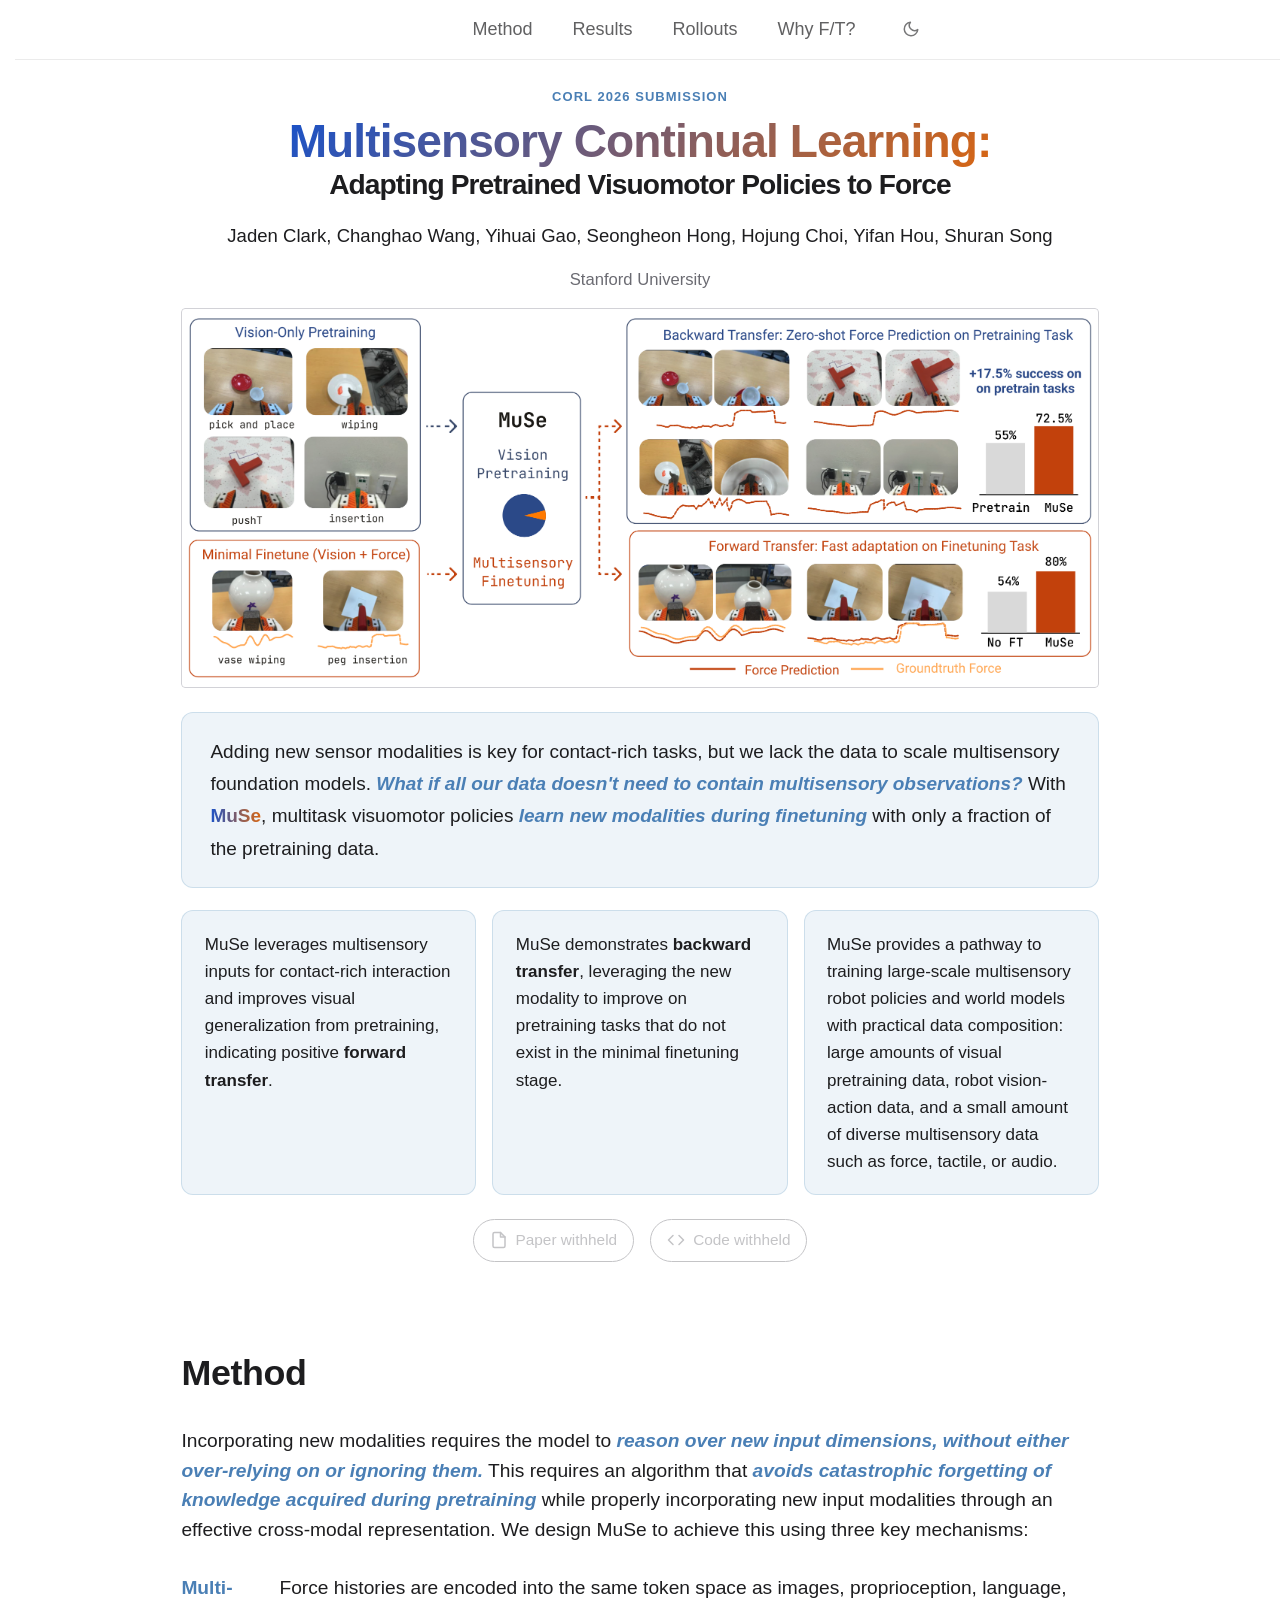
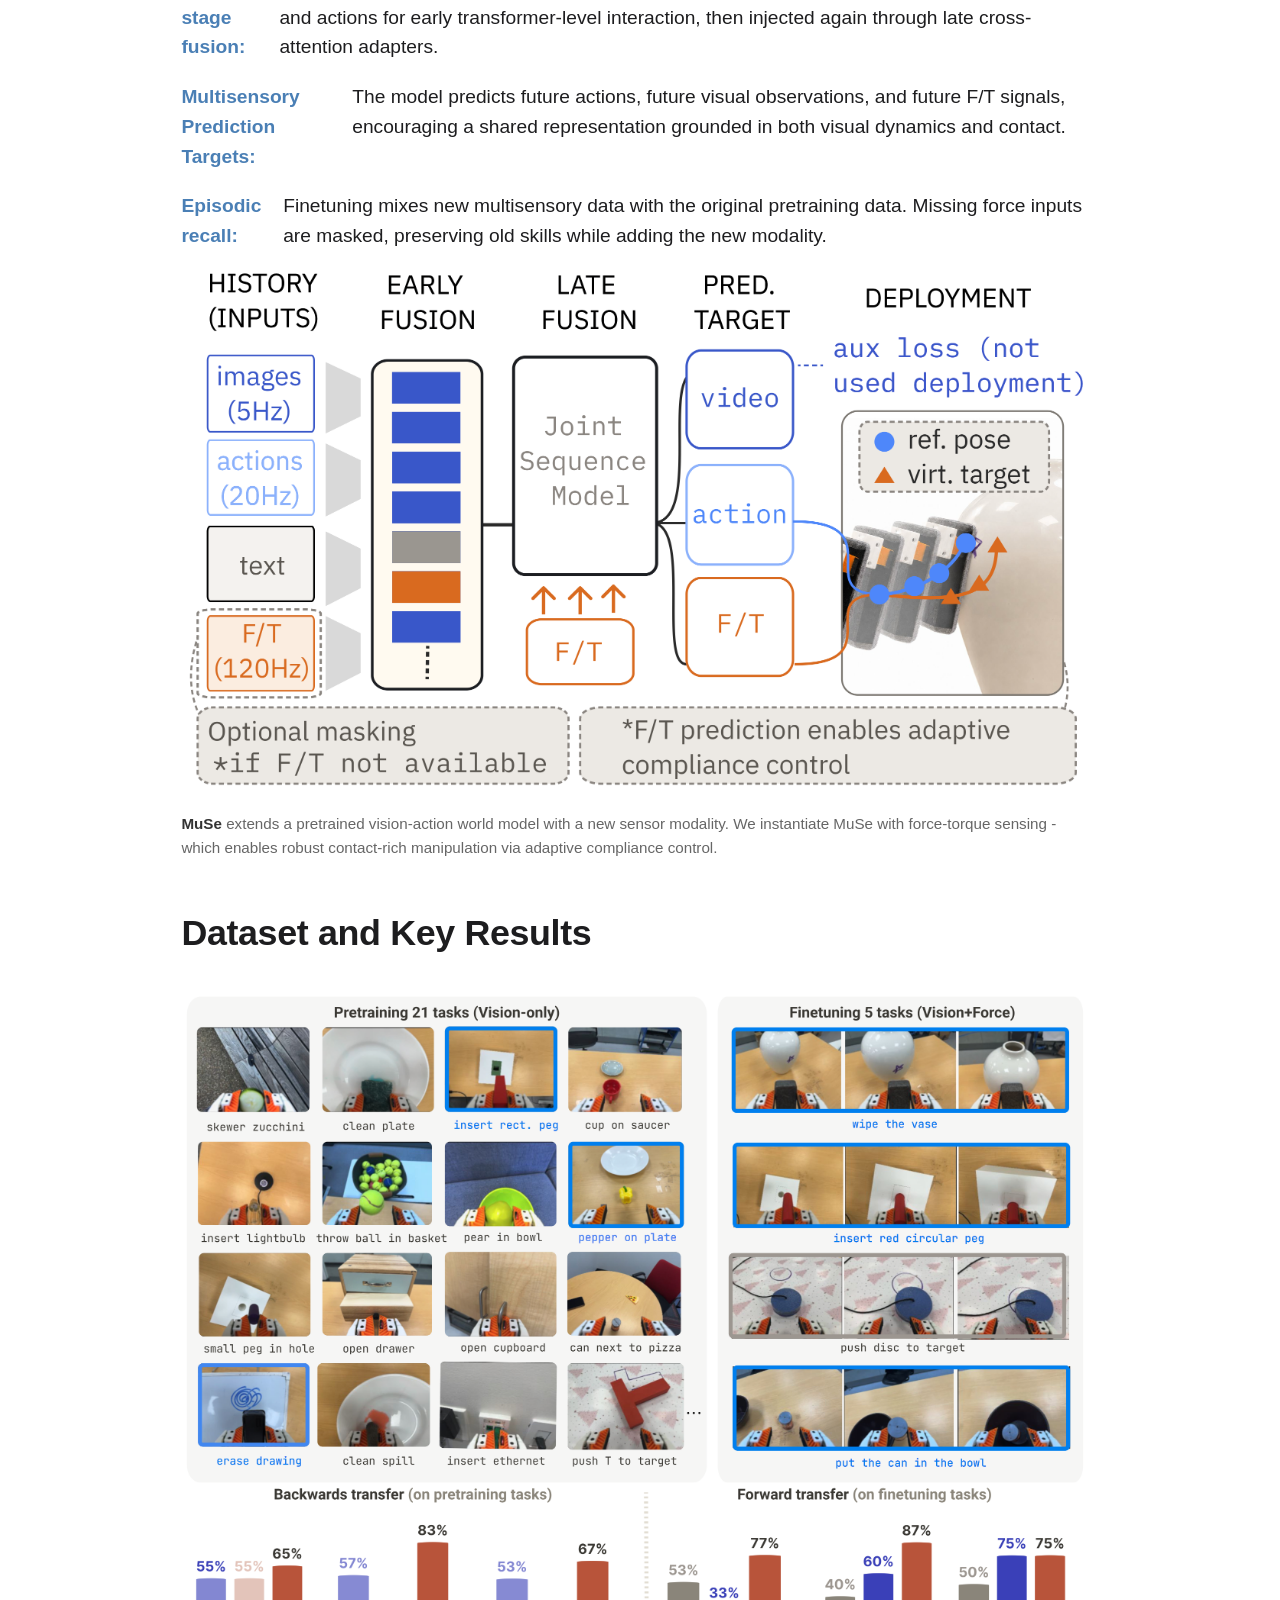
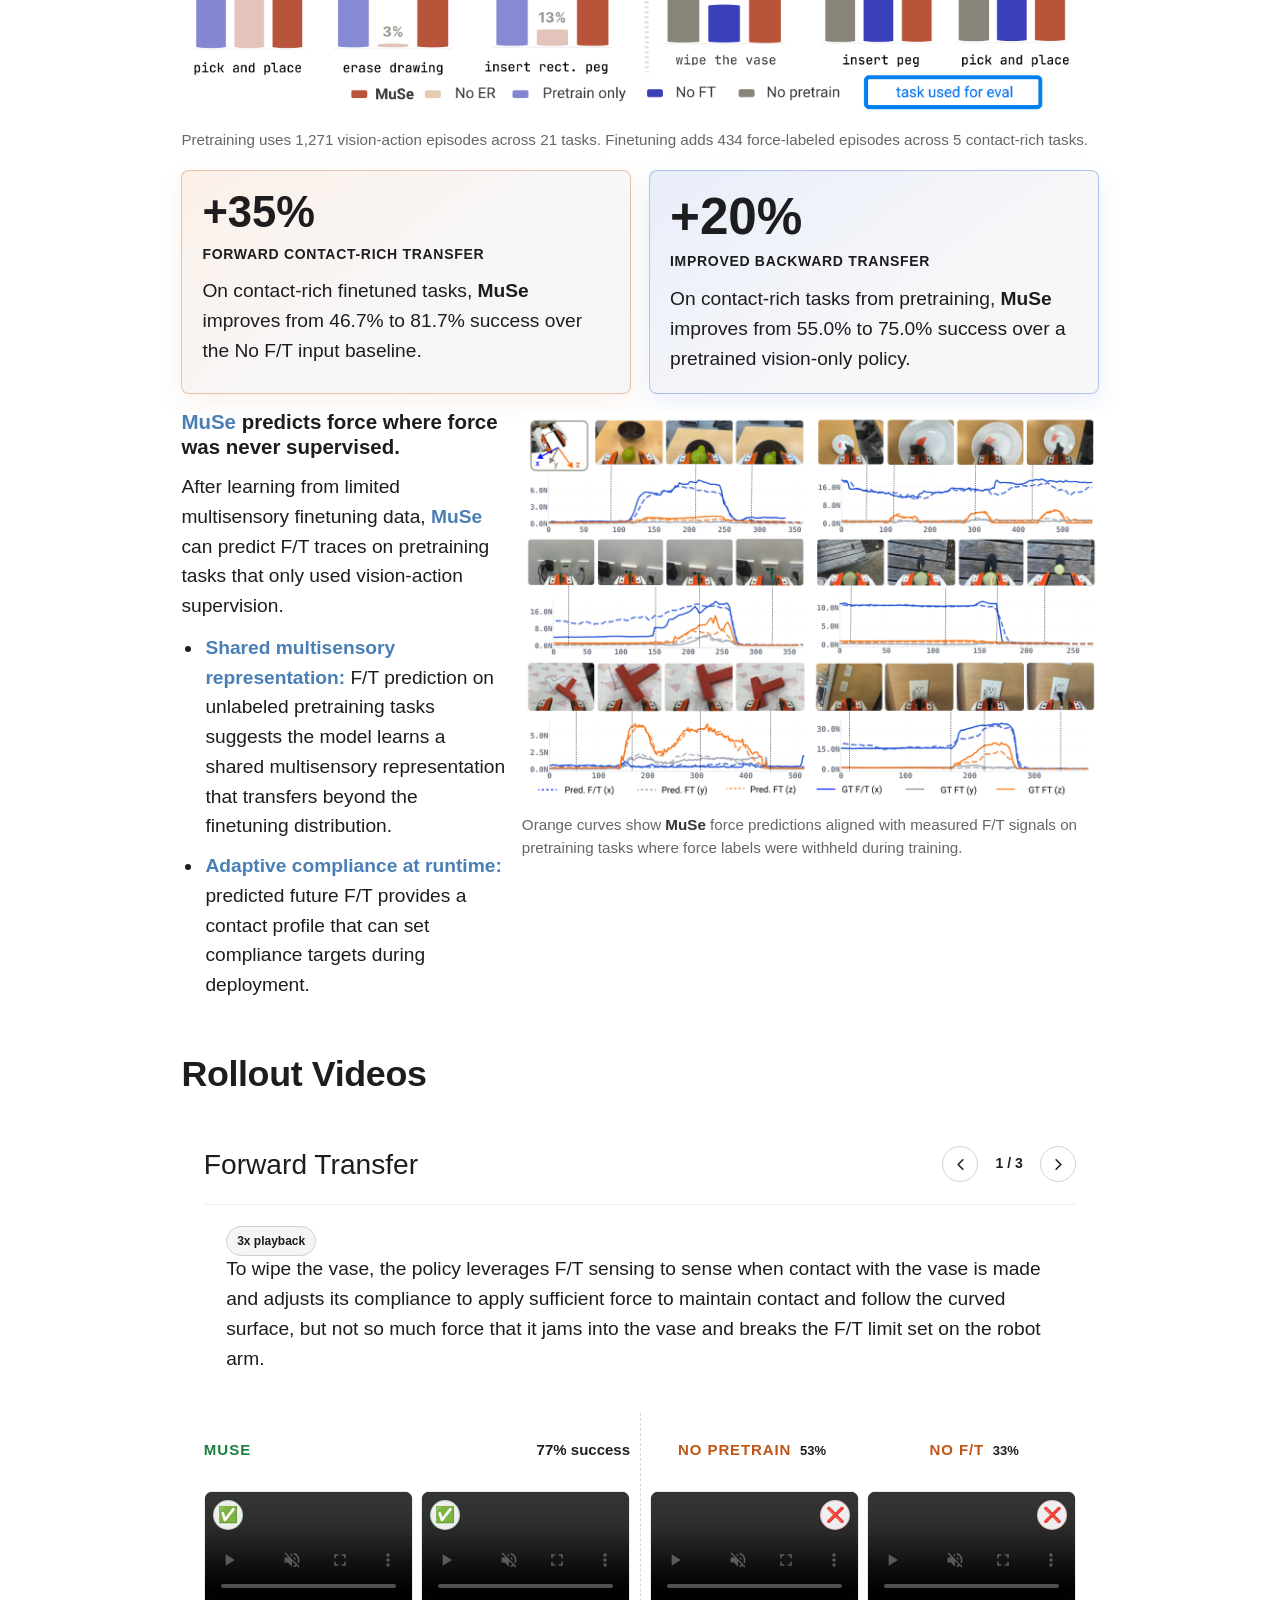
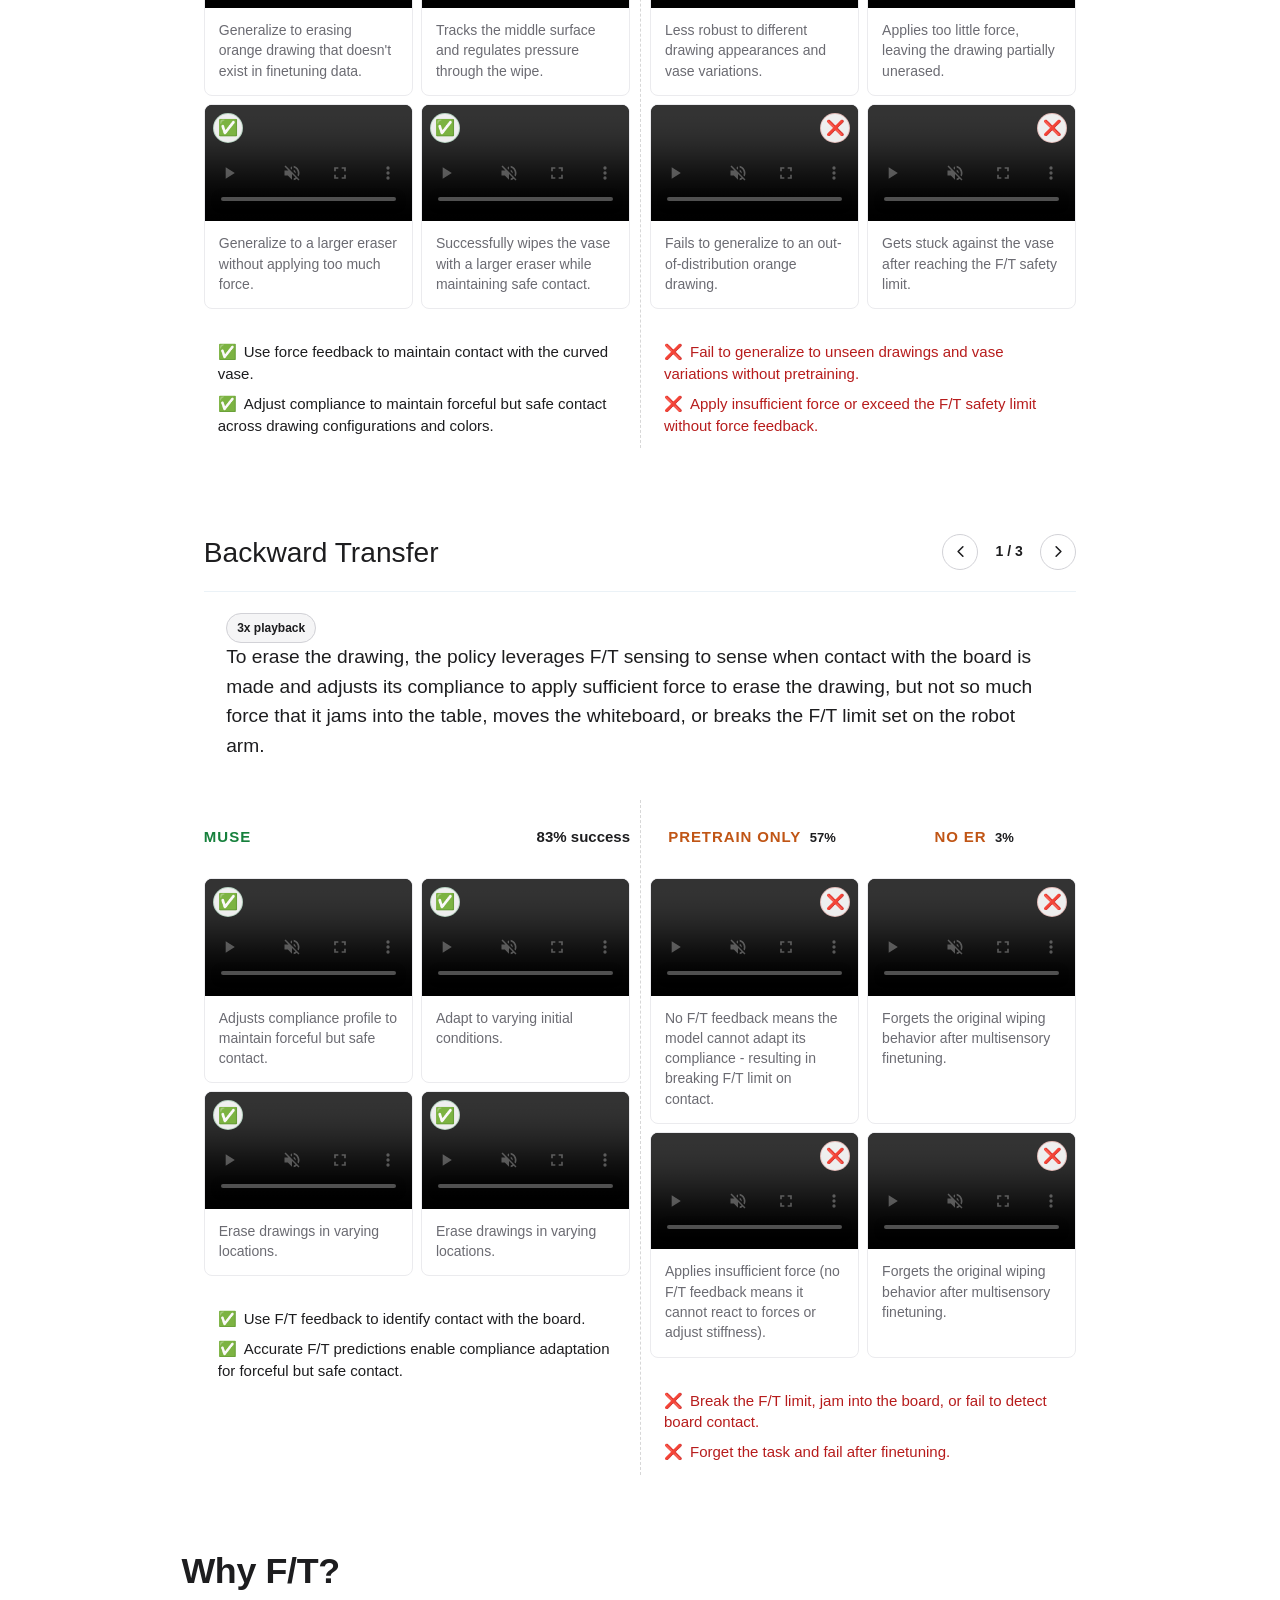
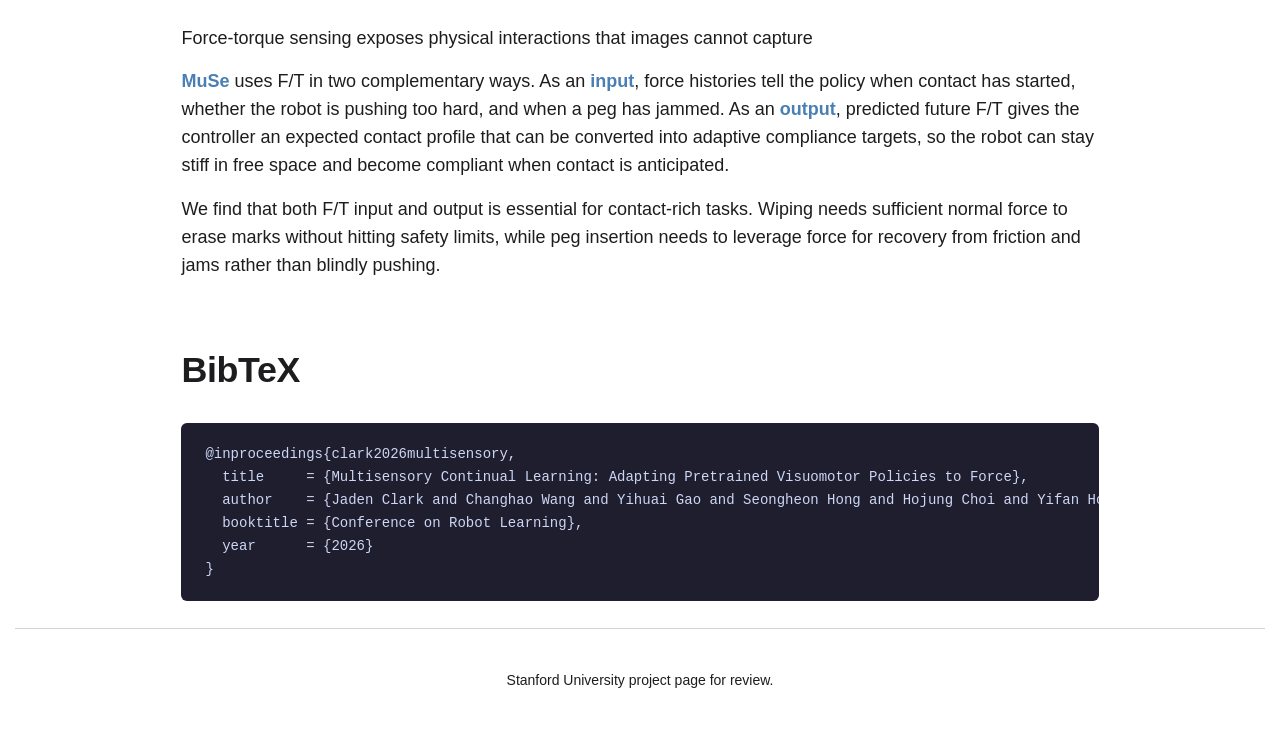
==== commit ea69643f: "deanonymize" ====
--- a/index copy.html
+++ b/index copy.html
@@ -4,7 +4,7 @@
   <meta charset="UTF-8">
   <meta name="viewport" content="width=device-width, initial-scale=1">
   <title>Multisensory Continual Learning</title>
-  <meta name="description" content="Anonymous project page for multisensory continual learning in robot manipulation.">
+  <meta name="description" content="Project page for multisensory continual learning in robot manipulation from Stanford University.">
   <link rel="stylesheet" href="style.css">
   <script>if(localStorage.getItem('theme')==='dark')document.documentElement.classList.add('dark-mode-pending')</script>
   <style>.dark-mode-pending body{background:#000;color:#f5f5f7}</style>
@@ -26,12 +26,21 @@
 
   <section id="hero" class="hero snap-section paper-hero">
     <div class="hero-inner">
-      <p class="venue-label">Anonymous CoRL 2026 Submission</p>
+      <p class="venue-label">CoRL 2026 Submission</p>
       <h1 class="hero-title" id="hero-title">
         <span class="title-p1">Multisensory Continual Learning:</span>
         <span class="title-p2">Adapting Pretrained Visuomotor Policies to Force</span>
       </h1>
-      <div class="hero-authors">Anonymous Authors</div>
+      <div class="hero-authors">
+        <a href="https://jadenvc.github.io/" target="_blank" rel="noopener">Jaden Clark</a>,
+        <a href="https://changhaowang.github.io/" target="_blank" rel="noopener">Changhao Wang</a>,
+        <a href="https://yihuai-gao.github.io/" target="_blank" rel="noopener">Yihuai Gao</a>,
+        <a href="https://www.linkedin.com/in/seongheon/" target="_blank" rel="noopener">Seongheon Hong</a>,
+        <a href="https://www.hojungchoi.com/" target="_blank" rel="noopener">Hojung Choi</a>,
+        <a href="https://yifan-hou.github.io/" target="_blank" rel="noopener">Yifan Hou</a>,
+        <a href="https://shurans.github.io/" target="_blank" rel="noopener">Shuran Song</a>
+      </div>
+      <div class="hero-affiliation">Stanford University</div>
       <figure class="paper-figure hero-figure">
         <img src="assets/paper-figures/teaser-v9.png" alt="Overview of multisensory continual learning with backward transfer, forward transfer, and force prediction.">
       </figure>
@@ -587,9 +596,9 @@
     <div class="section-inner narrow">
       <h2 class="section-heading reveal">BibTeX</h2>
       <div class="reveal">
-        <pre class="bibtex-block"><code>@inproceedings{anonymous2026multisensory,
+        <pre class="bibtex-block"><code>@inproceedings{clark2026multisensory,
   title     = {Multisensory Continual Learning: Adapting Pretrained Visuomotor Policies to Force},
-  author    = {Anonymous Authors},
+  author    = {Jaden Clark and Changhao Wang and Yihuai Gao and Seongheon Hong and Hojung Choi and Yifan Hou and Shuran Song},
   booktitle = {Conference on Robot Learning},
   year      = {2026}
 }</code></pre>
@@ -598,7 +607,7 @@
   </section>
 
   <footer class="site-footer">
-    <p>Anonymous project page for review.</p>
+    <p>Stanford University project page for review.</p>
   </footer>
 
   <script>
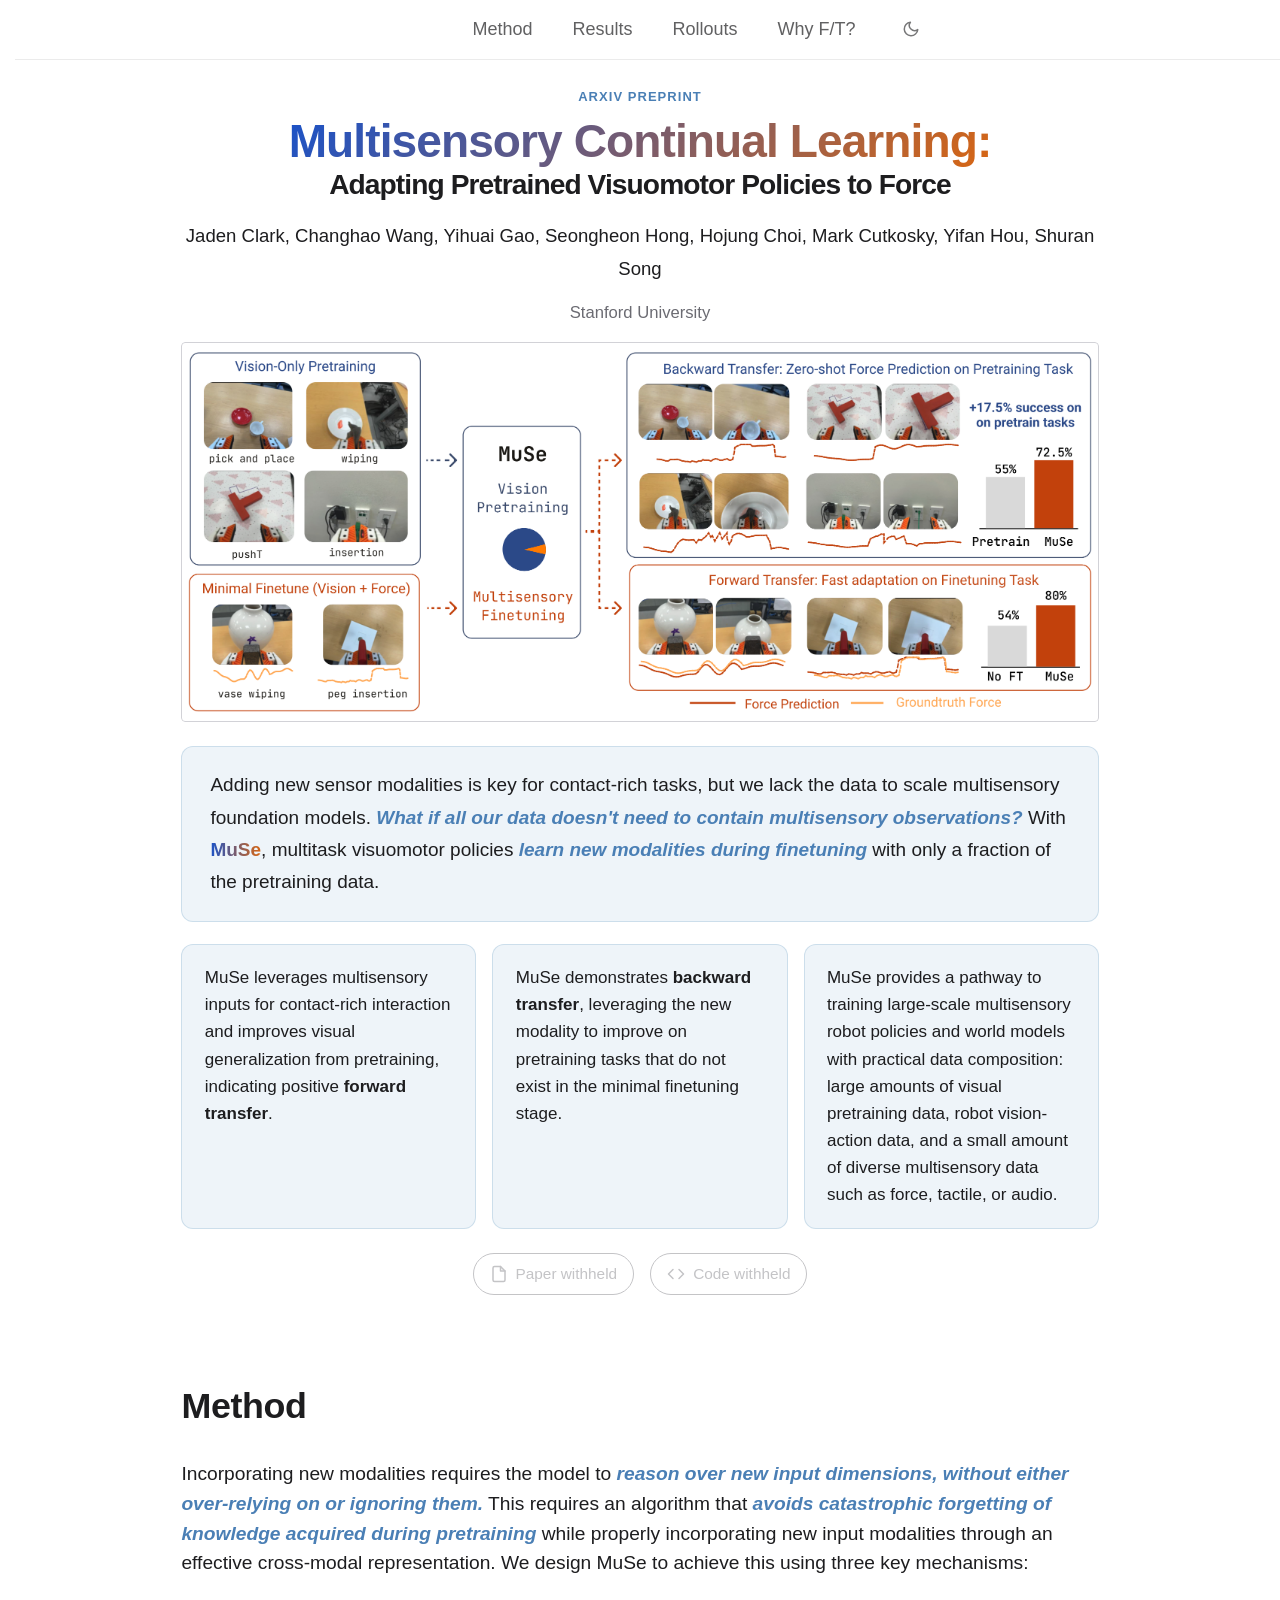
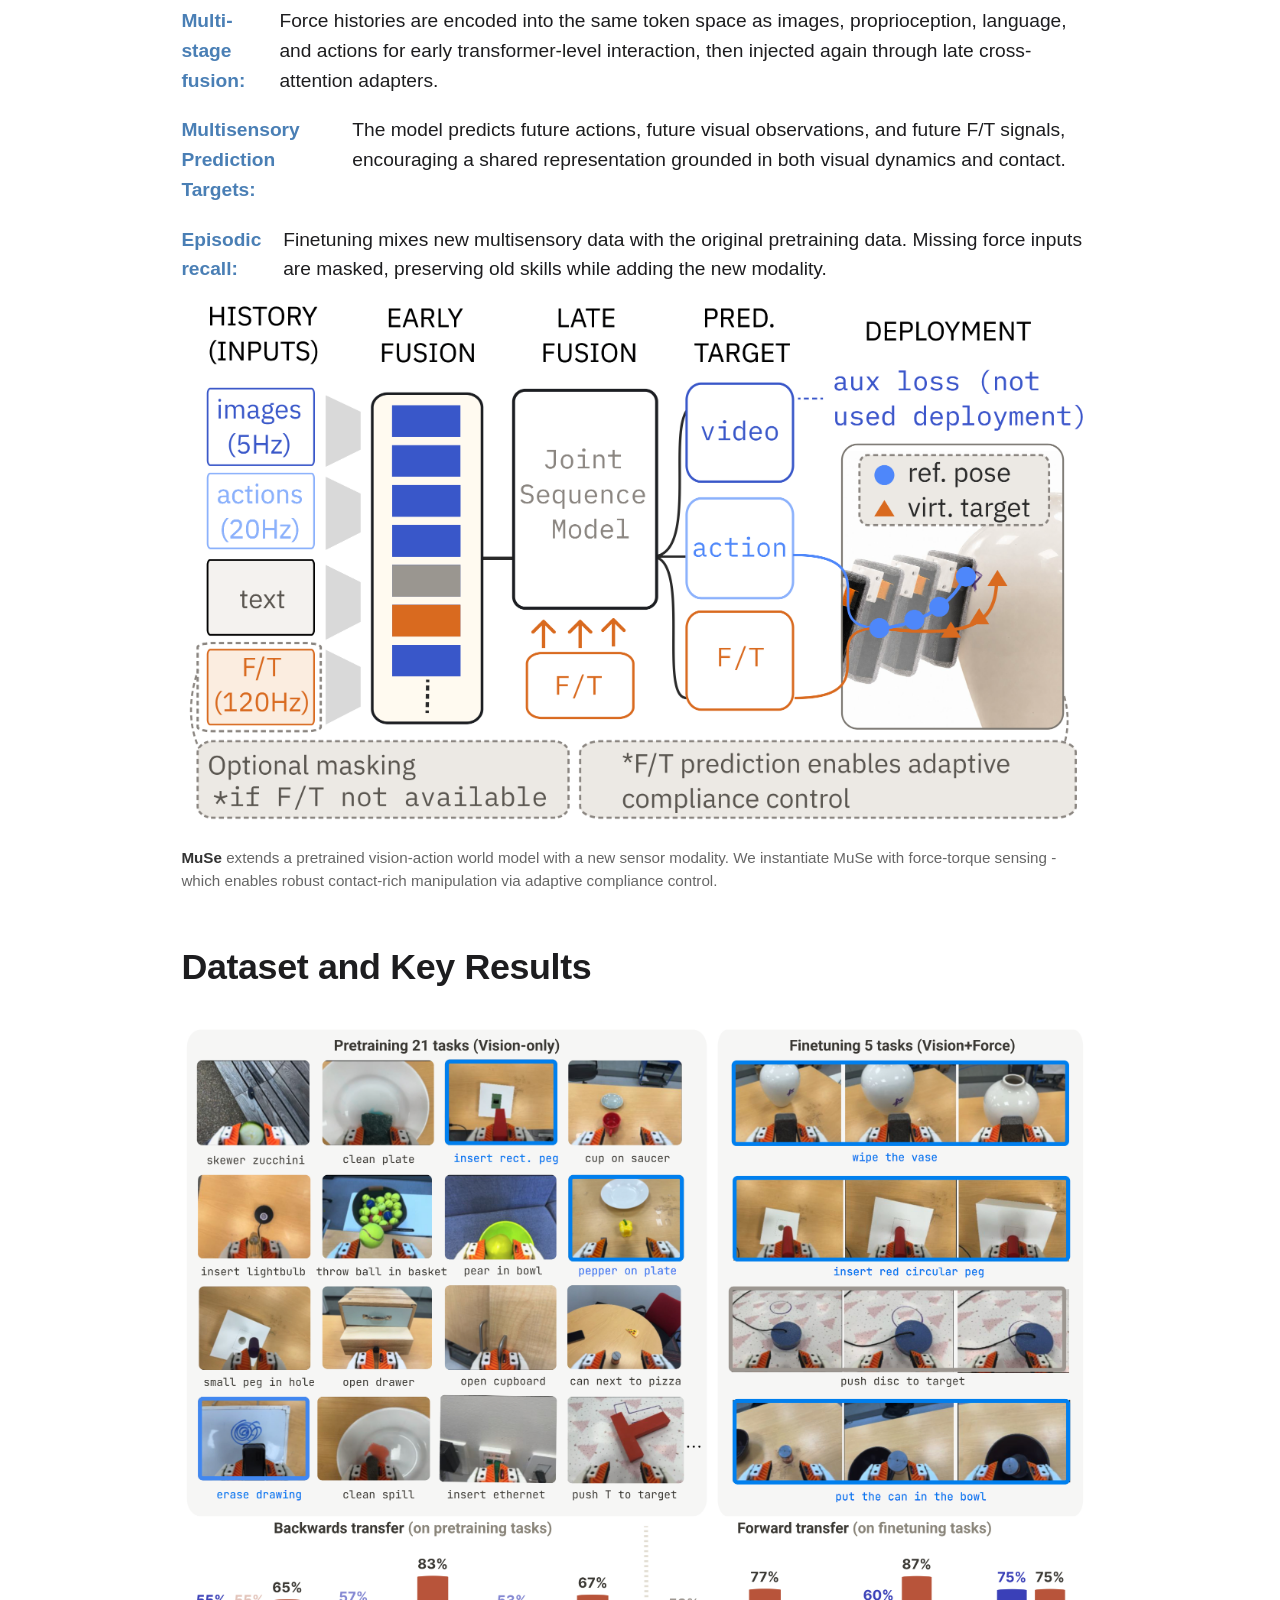
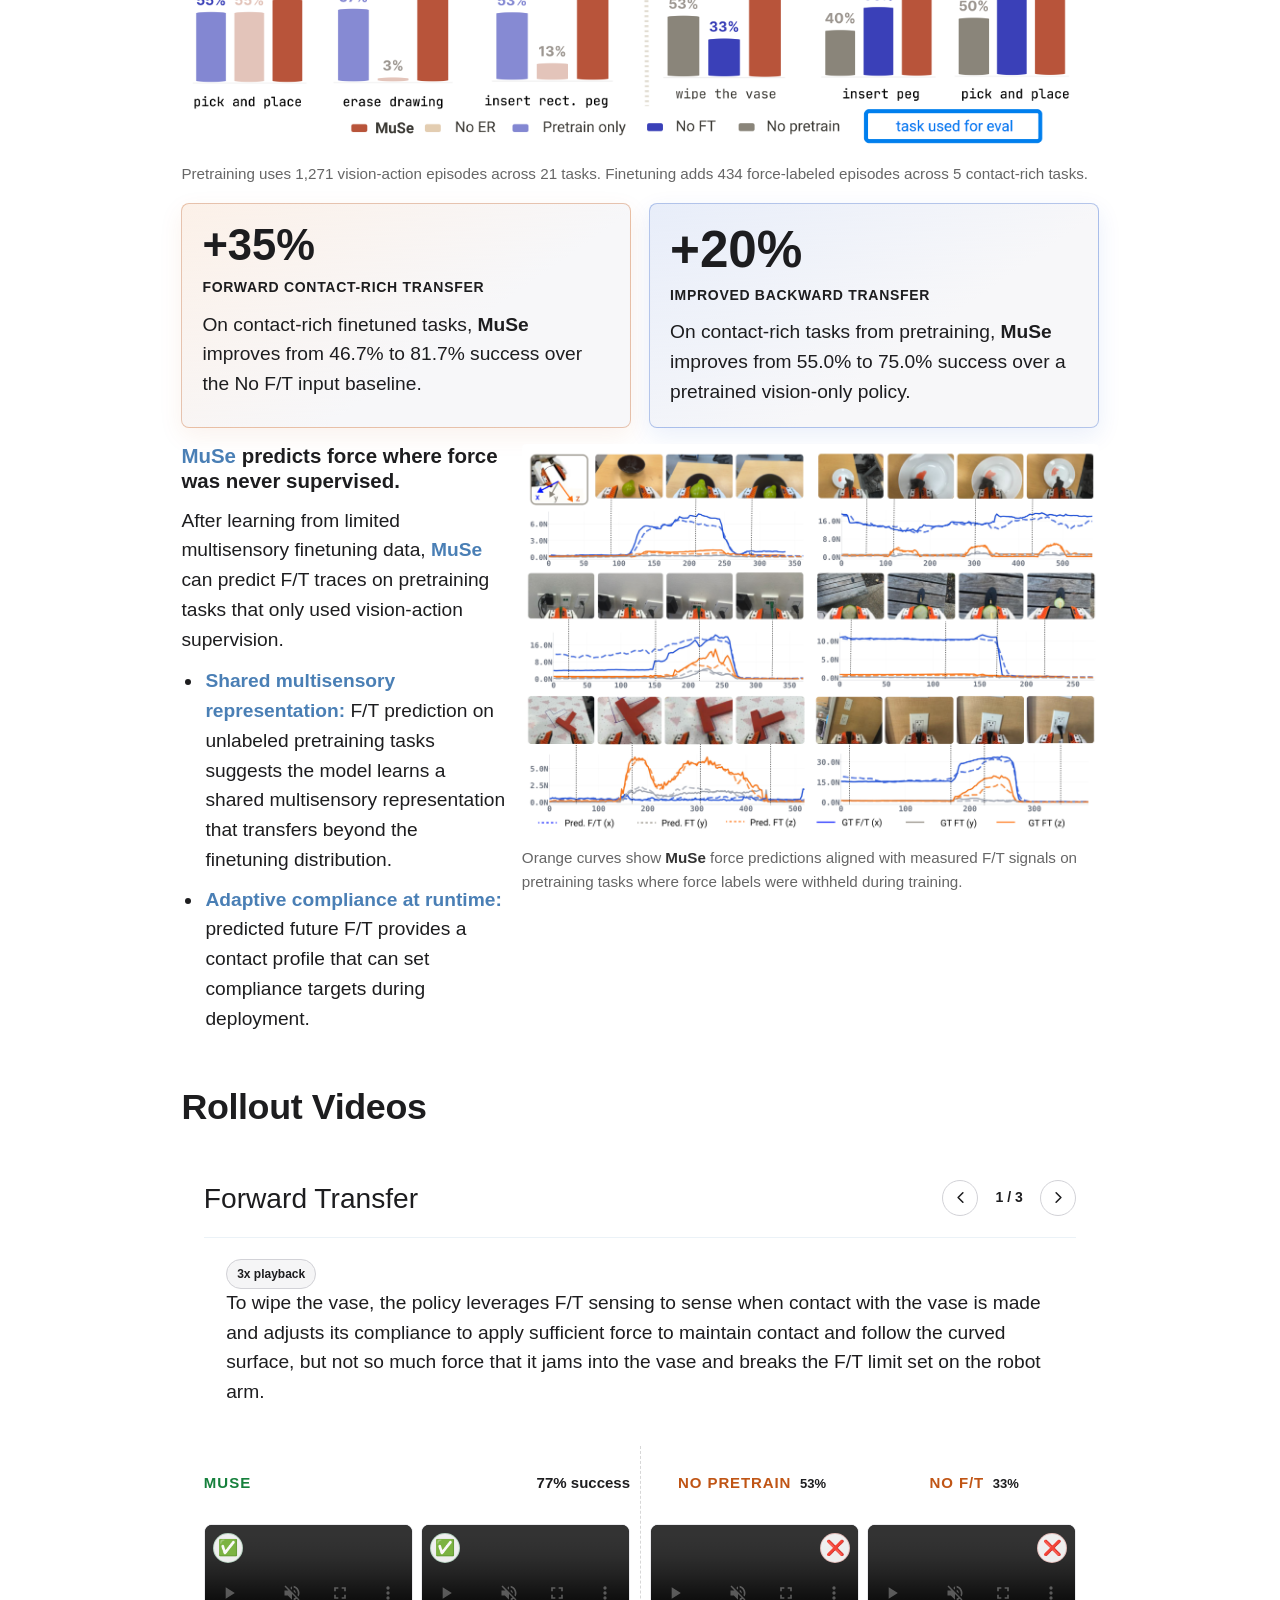
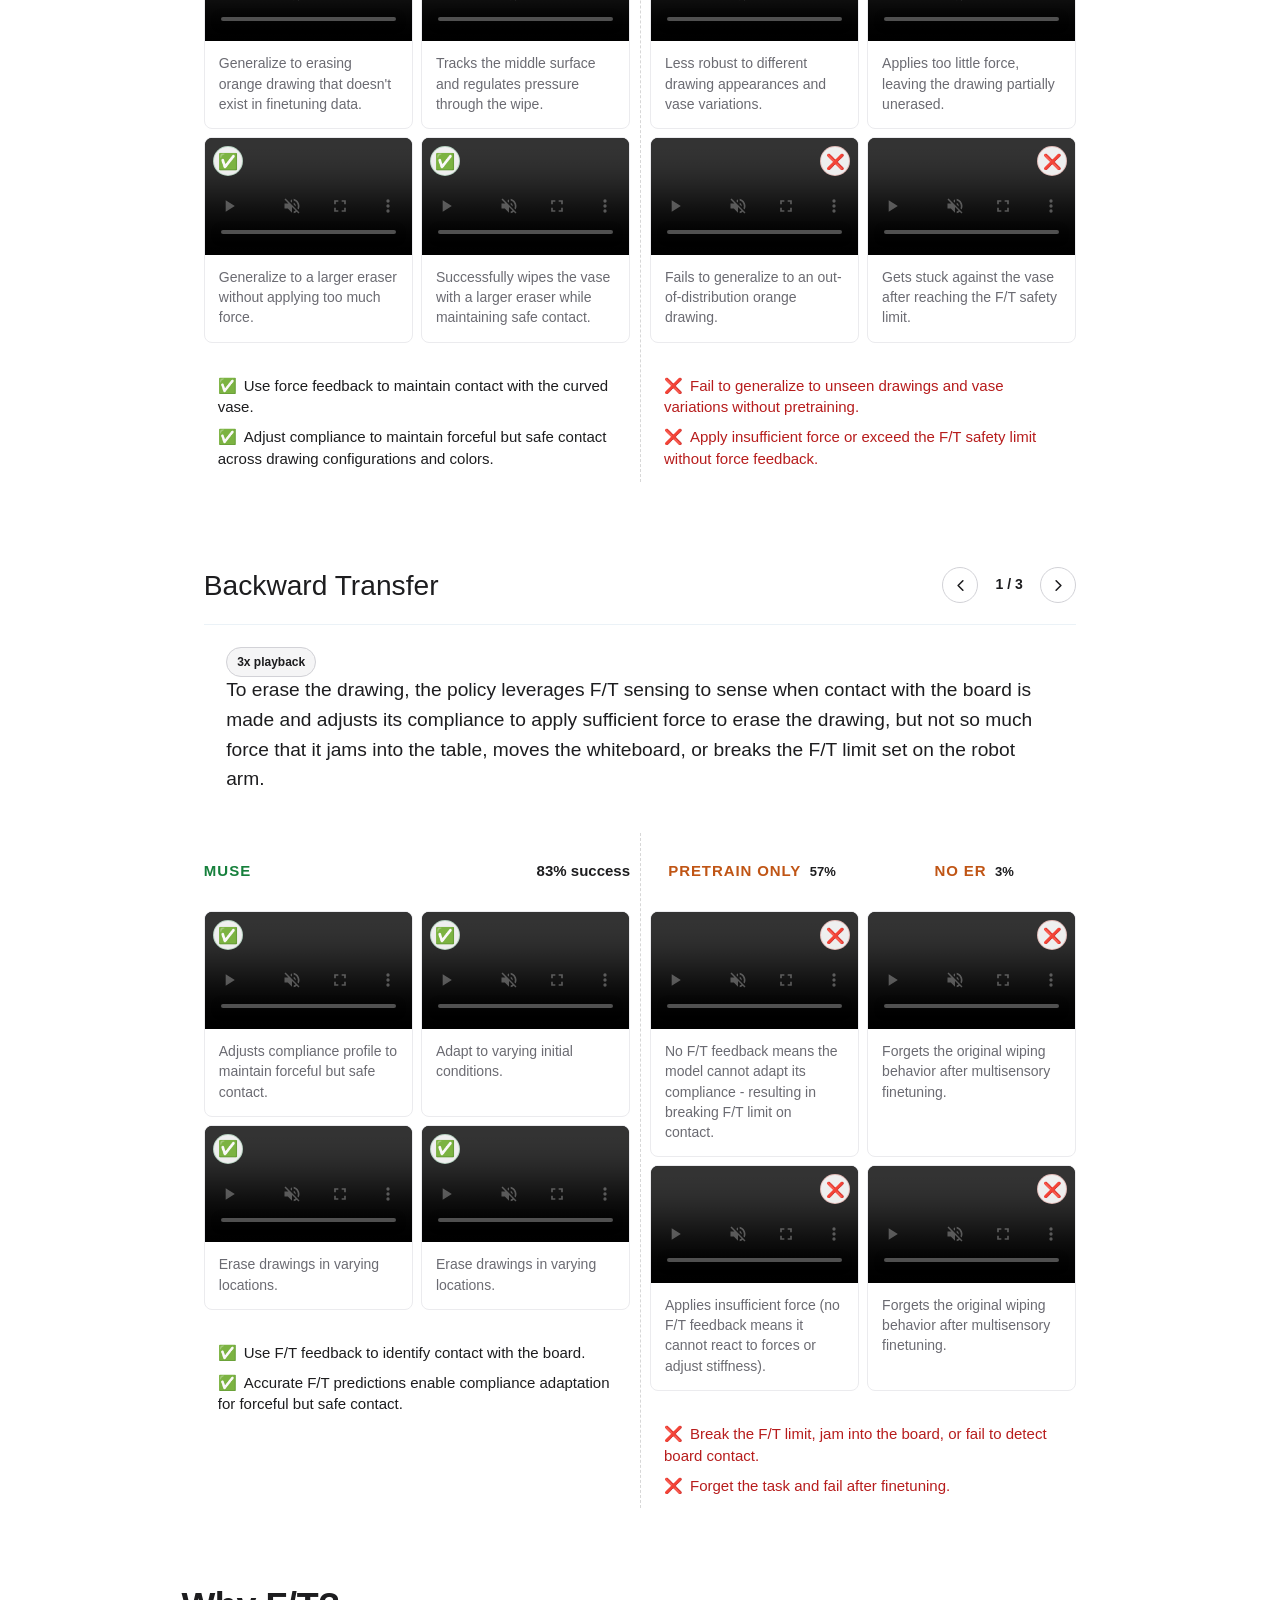
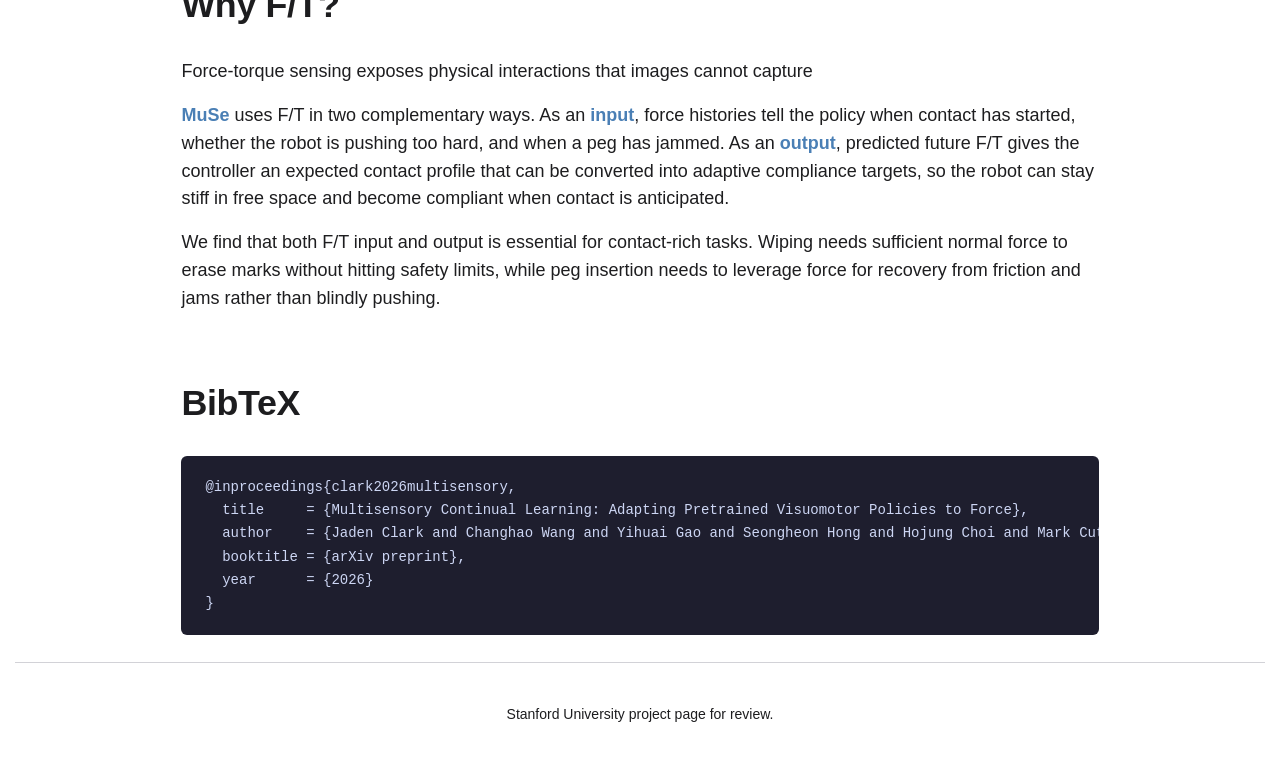
==== commit e11ec555: "deanonymize" ====
--- a/index copy.html
+++ b/index copy.html
@@ -26,7 +26,7 @@
 
   <section id="hero" class="hero snap-section paper-hero">
     <div class="hero-inner">
-      <p class="venue-label">CoRL 2026 Submission</p>
+      <p class="venue-label">ArXiv preprint</p>
       <h1 class="hero-title" id="hero-title">
         <span class="title-p1">Multisensory Continual Learning:</span>
         <span class="title-p2">Adapting Pretrained Visuomotor Policies to Force</span>
@@ -37,6 +37,7 @@
         <a href="https://yihuai-gao.github.io/" target="_blank" rel="noopener">Yihuai Gao</a>,
         <a href="https://www.linkedin.com/in/seongheon/" target="_blank" rel="noopener">Seongheon Hong</a>,
         <a href="https://www.hojungchoi.com/" target="_blank" rel="noopener">Hojung Choi</a>,
+        <a href="https://bdml.stanford.edu/pmwiki/pmwiki.php/Profiles/MarkCutkosky" target="_blank" rel="noopener">Mark Cutkosky</a>,
         <a href="https://yifan-hou.github.io/" target="_blank" rel="noopener">Yifan Hou</a>,
         <a href="https://shurans.github.io/" target="_blank" rel="noopener">Shuran Song</a>
       </div>
@@ -598,8 +599,8 @@
       <div class="reveal">
         <pre class="bibtex-block"><code>@inproceedings{clark2026multisensory,
   title     = {Multisensory Continual Learning: Adapting Pretrained Visuomotor Policies to Force},
-  author    = {Jaden Clark and Changhao Wang and Yihuai Gao and Seongheon Hong and Hojung Choi and Yifan Hou and Shuran Song},
-  booktitle = {Conference on Robot Learning},
+  author    = {Jaden Clark and Changhao Wang and Yihuai Gao and Seongheon Hong and Hojung Choi and Mark Cutkosky and Yifan Hou and Shuran Song},
+  booktitle = {arXiv preprint},
   year      = {2026}
 }</code></pre>
       </div>
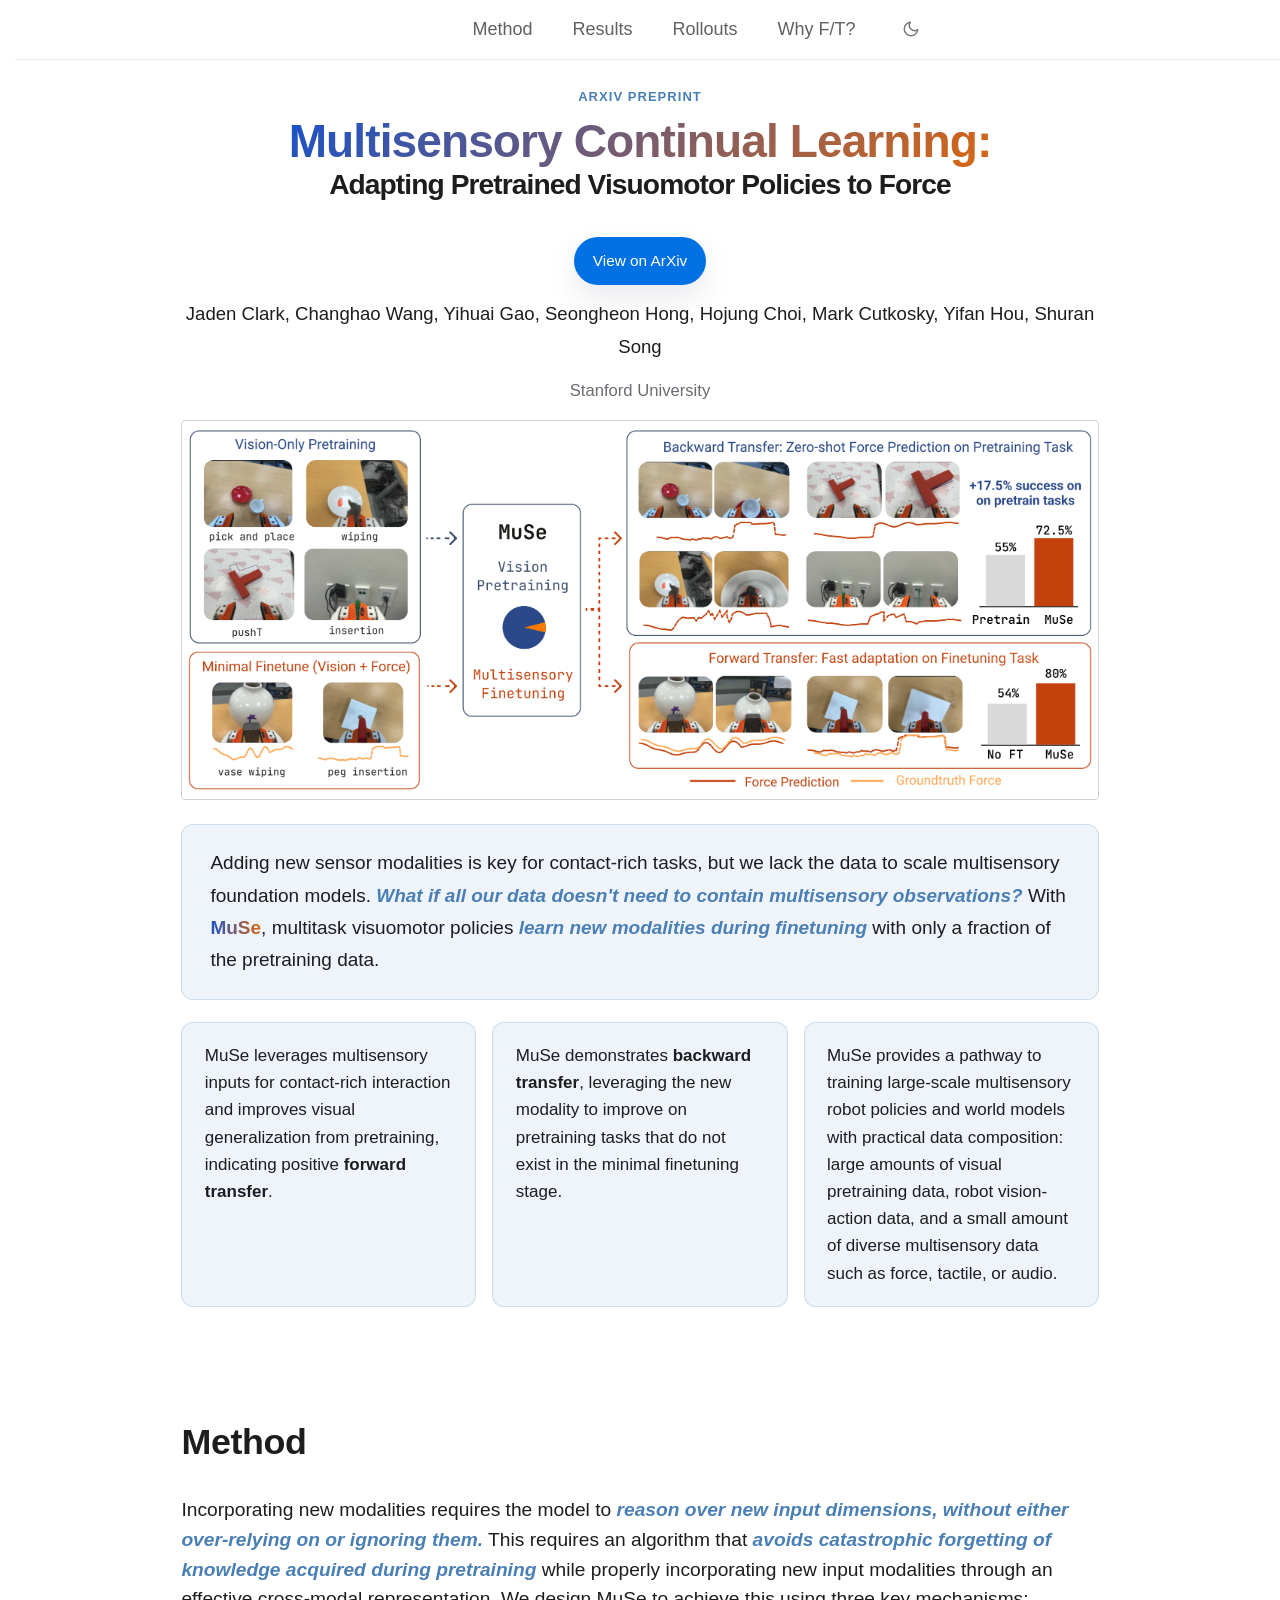
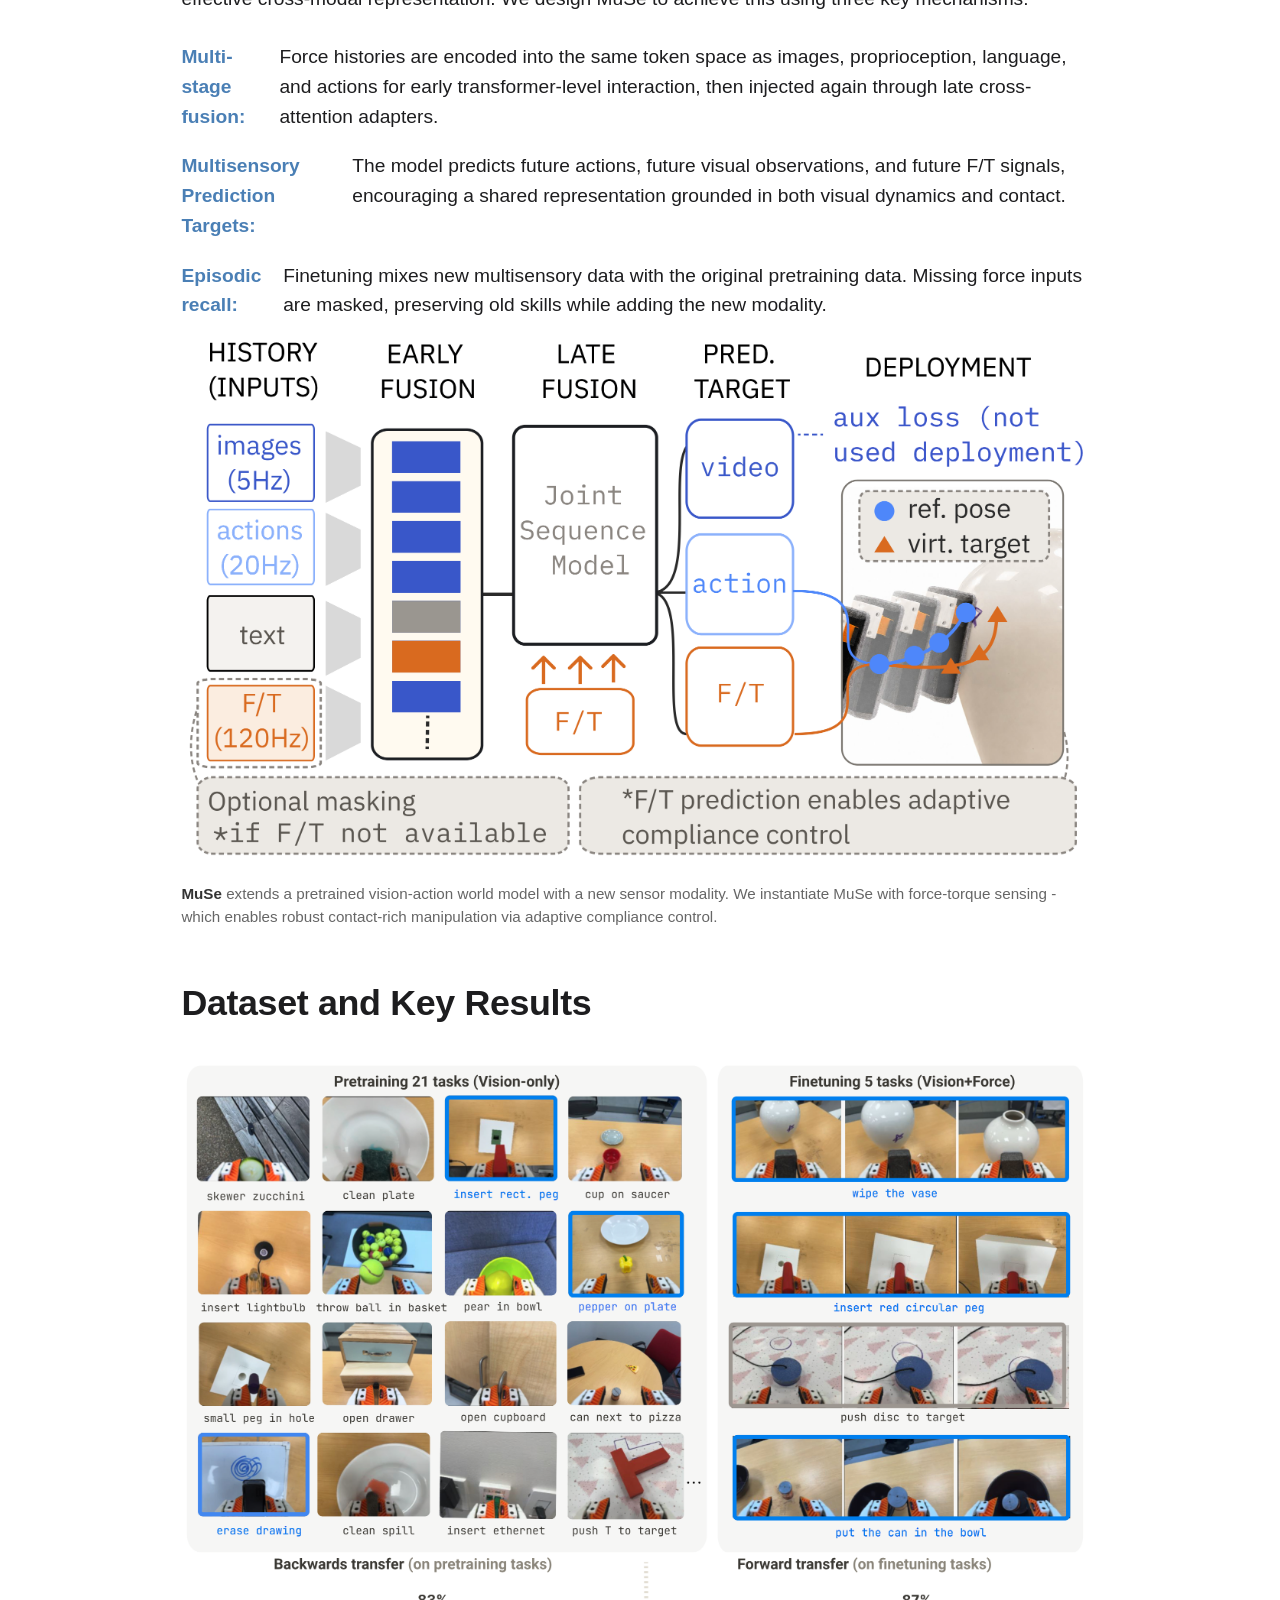
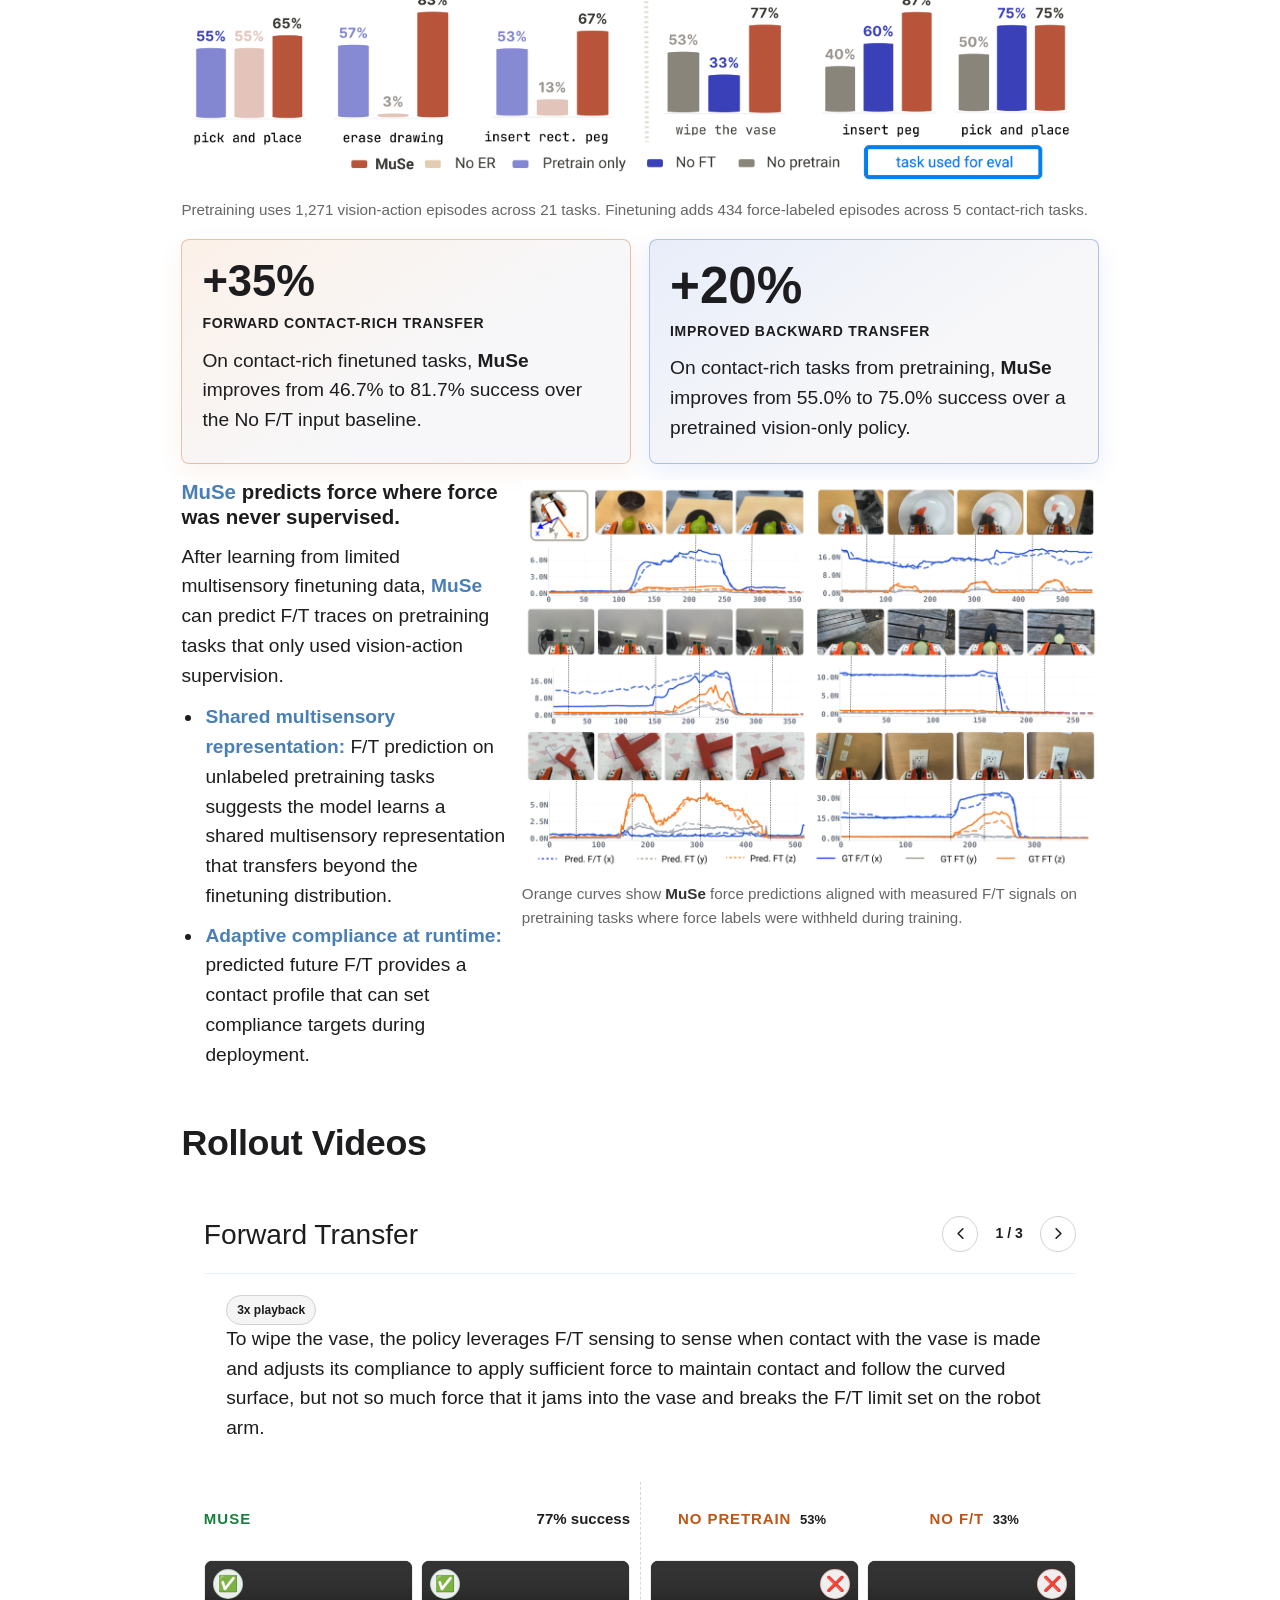
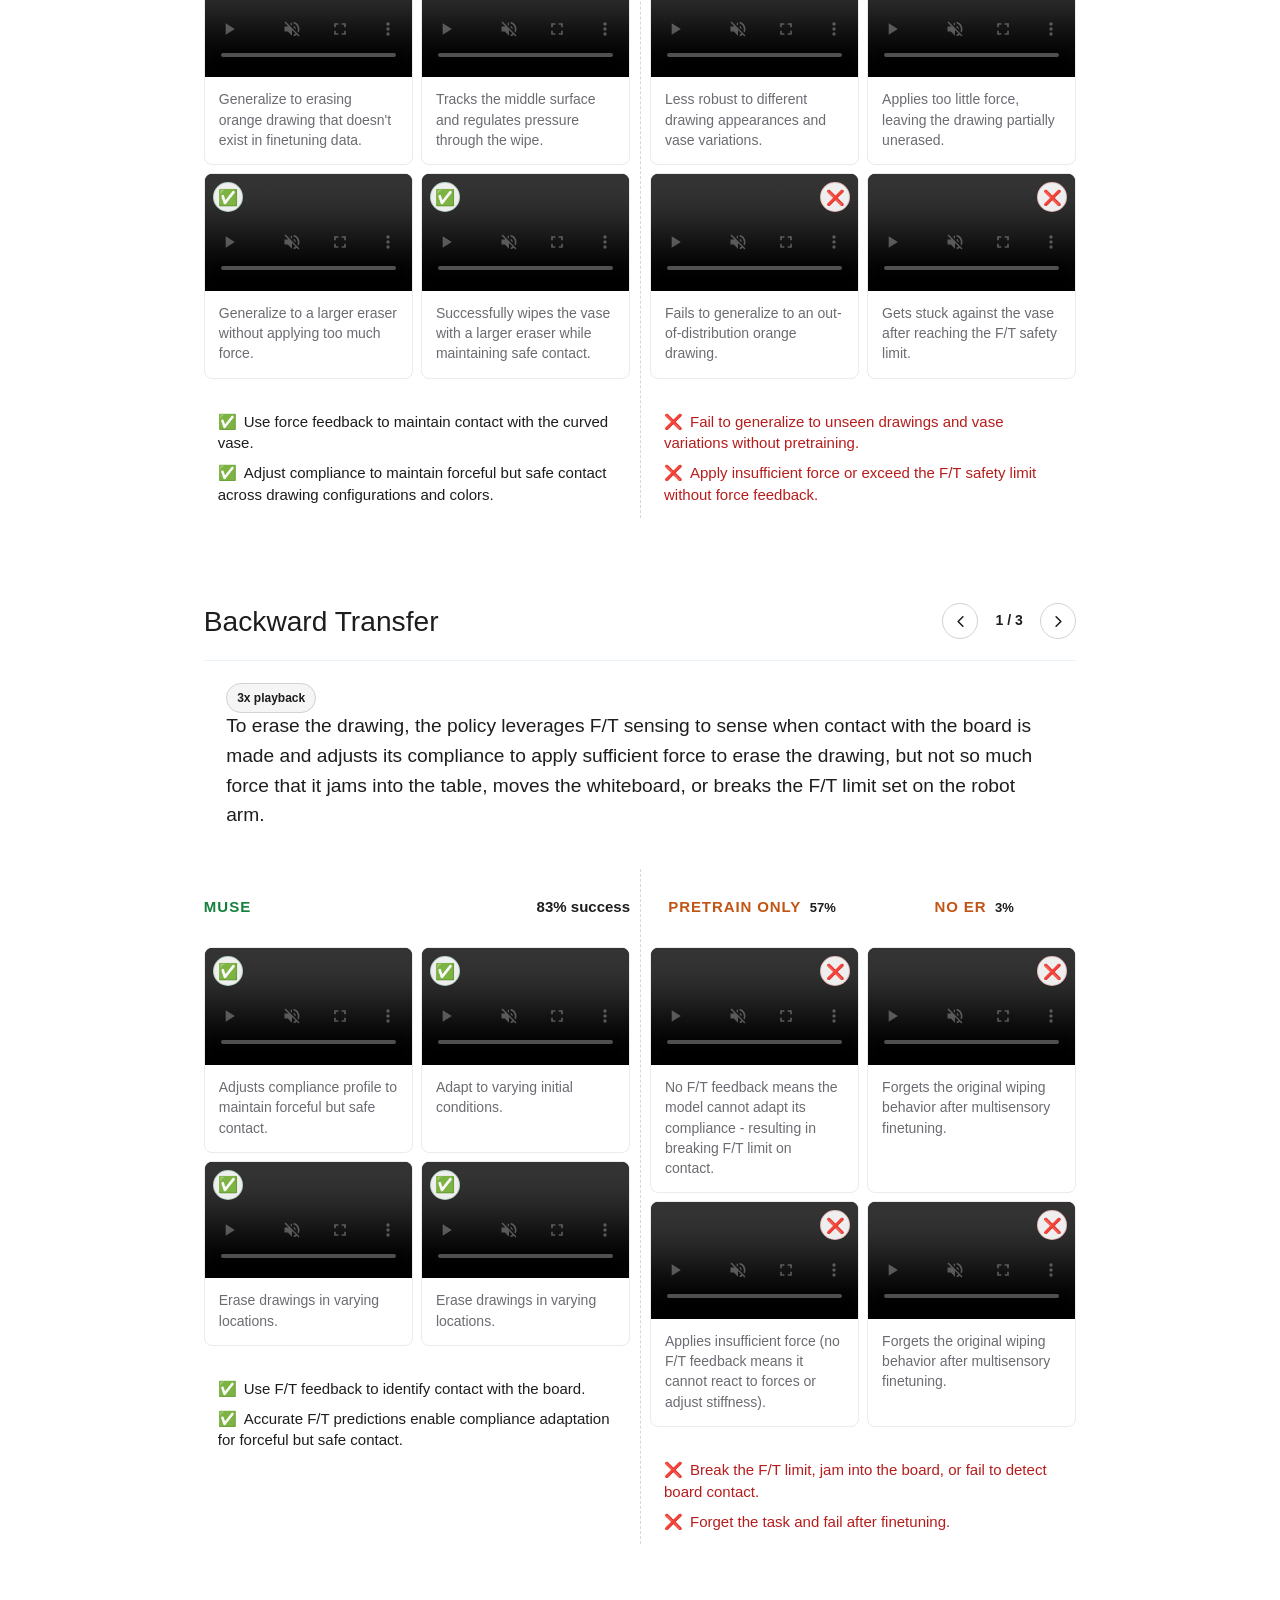
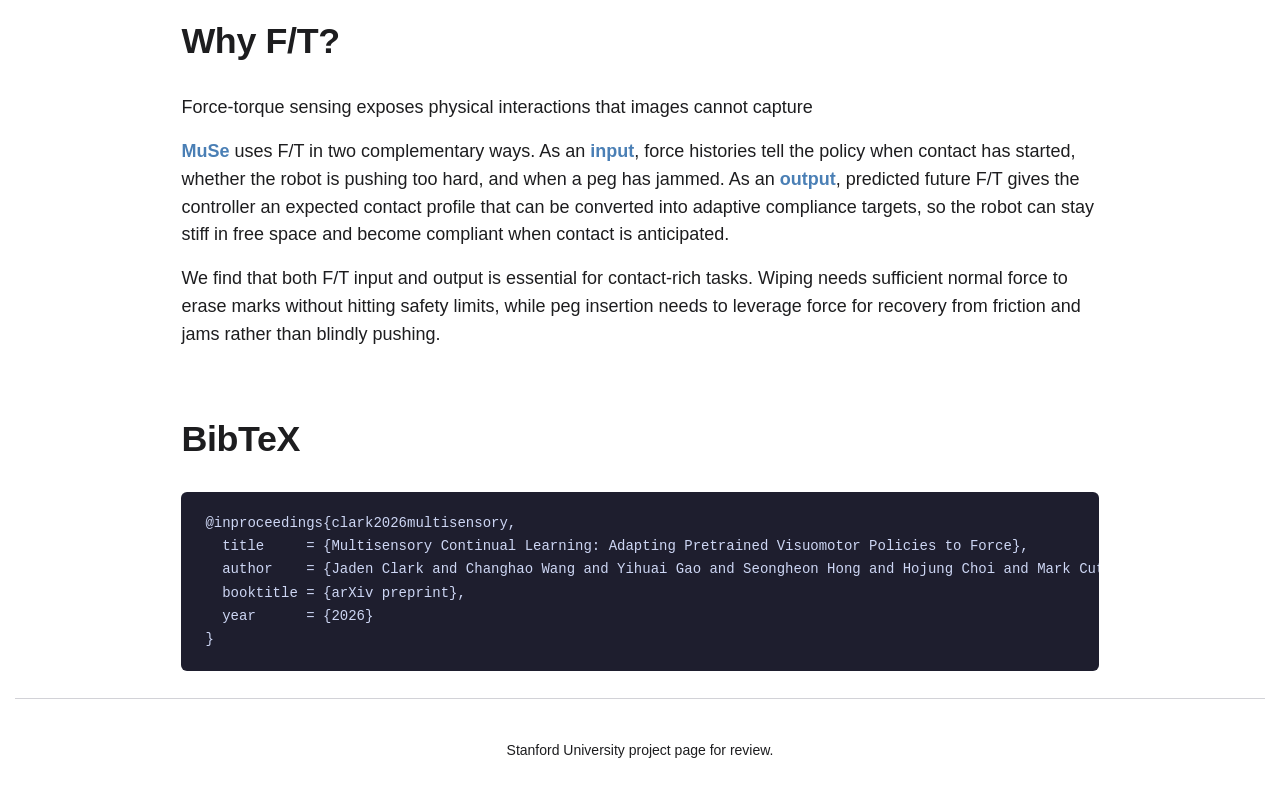
==== commit 75e1b50c: "cleaner" ====
--- a/index copy.html
+++ b/index copy.html
@@ -31,6 +31,9 @@
         <span class="title-p1">Multisensory Continual Learning:</span>
         <span class="title-p2">Adapting Pretrained Visuomotor Policies to Force</span>
       </h1>
+      <div class="pub-links hero-links">
+        <a href="https://arxiv.org/abs/2606.30988" target="_blank" rel="noopener">View on ArXiv</a>
+      </div>
       <div class="hero-authors">
         <a href="https://jadenvc.github.io/" target="_blank" rel="noopener">Jaden Clark</a>,
         <a href="https://changhaowang.github.io/" target="_blank" rel="noopener">Changhao Wang</a>,
@@ -53,16 +56,7 @@
         <li>MuSe demonstrates <strong>backward transfer</strong>, leveraging the new modality to improve on pretraining tasks that do not exist in the minimal finetuning stage.</li>
         <li>MuSe provides a pathway to training large-scale multisensory robot policies and world models with practical data composition: large amounts of visual pretraining data, robot vision-action data, and a small amount of diverse multisensory data such as force, tactile, or audio.</li>
       </ul>
-      <div class="pub-links anon-links">
-        <a class="btn-disabled" aria-disabled="true">
-          <svg viewBox="0 0 24 24" fill="none" stroke="currentColor" stroke-width="2" stroke-linecap="round" stroke-linejoin="round"><path d="M14 2H6a2 2 0 0 0-2 2v16a2 2 0 0 0 2 2h12a2 2 0 0 0 2-2V8z"/><polyline points="14 2 14 8 20 8"/></svg>
-          Paper withheld
-        </a>
-        <a class="btn-disabled" aria-disabled="true">
-          <svg viewBox="0 0 24 24" fill="none" stroke="currentColor" stroke-width="2" stroke-linecap="round" stroke-linejoin="round"><polyline points="16 18 22 12 16 6"/><polyline points="8 6 2 12 8 18"/></svg>
-          Code withheld
-        </a>
-      </div>
+
     </div>
   </section>
 
--- a/style.css
+++ b/style.css
@@ -306,6 +306,26 @@
   color: #fff;
 }
 
+.hero-links {
+  display: flex;
+  justify-content: center;
+  margin: 18px auto 12px;
+}
+
+.hero-links a {
+  background: var(--color-accent);
+  color: #fff;
+  border-color: transparent;
+  padding: 10px 18px;
+  border-radius: 999px;
+  box-shadow: 0 12px 28px rgba(27, 38, 66, 0.1);
+}
+
+.hero-links a:hover {
+  background: var(--color-text);
+  color: var(--color-bg);
+}
+
 .pub-links a svg {
   width: 18px;
   height: 18px;
